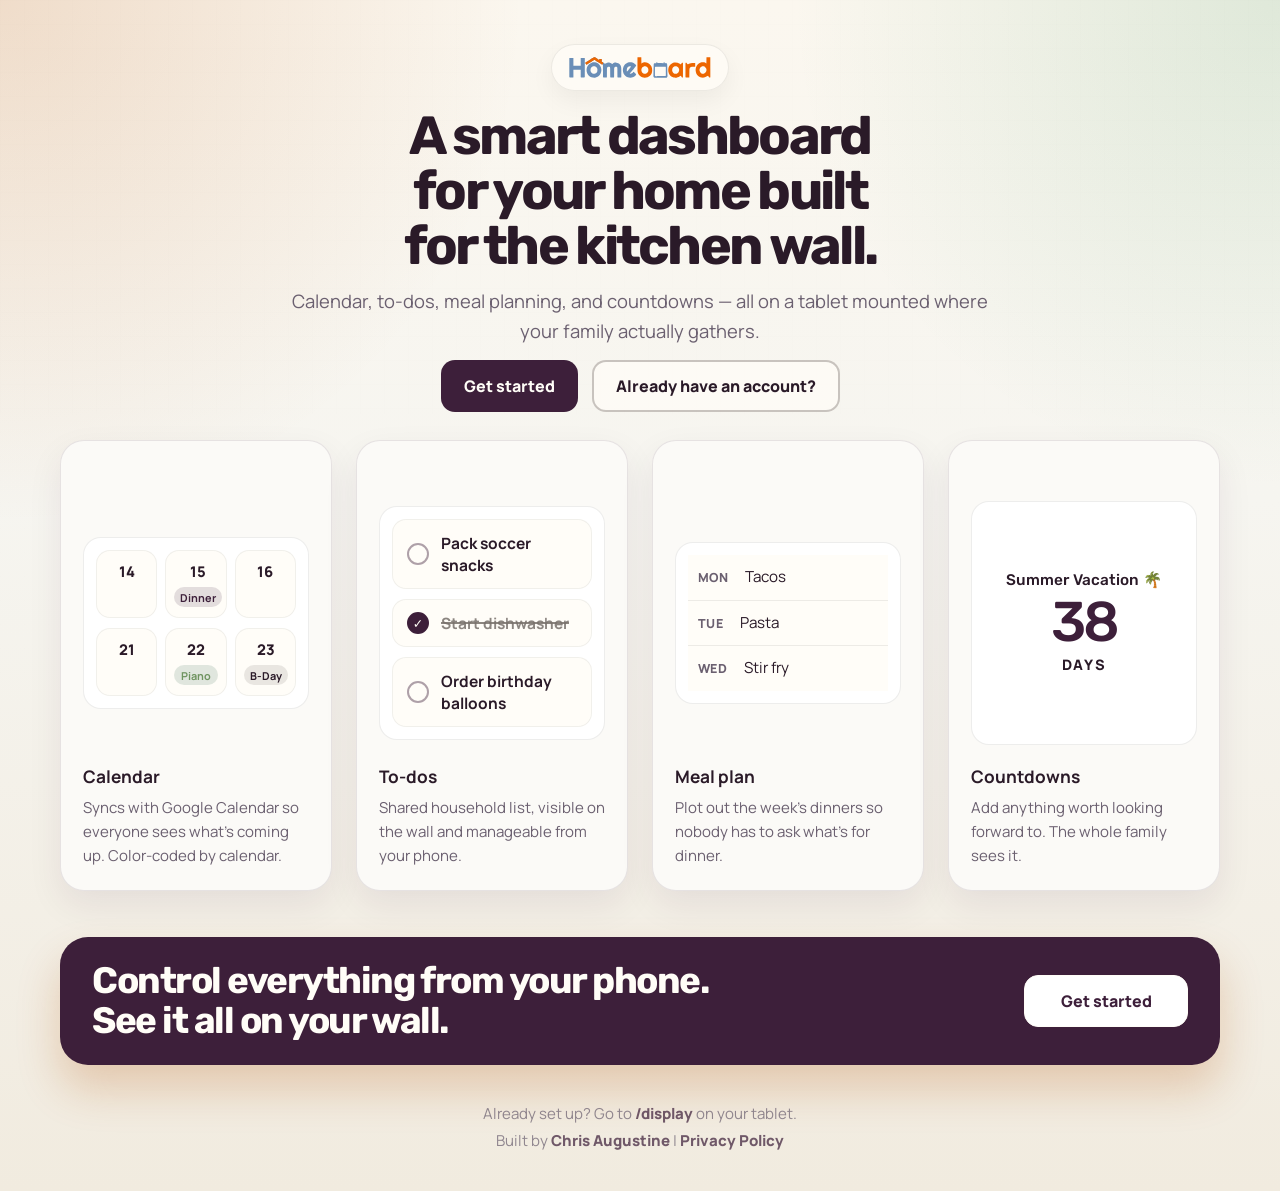
==== index.html @ 50b683da "Display polish: themed calendar nav buttons, production-style to-do meta line (v2.5.29) Calendar Tod" ====
<!DOCTYPE html>
<html lang="en">
<head>
  <meta charset="UTF-8">
  <meta name="viewport" content="width=device-width, initial-scale=1.0, viewport-fit=cover">
  <meta name="theme-color" content="#f6f5f0">
  <meta name="color-scheme" content="light dark">
  <script async src="https://www.googletagmanager.com/gtag/js?id=G-CCSFWZBLDH"></script>
  <script>
    window.dataLayer = window.dataLayer || [];
    function gtag(){dataLayer.push(arguments);}
    gtag('js', new Date());
    gtag('config', 'G-CCSFWZBLDH');
  </script>
  <title>Homeboard</title>
  <link rel="icon" type="image/svg+xml" href="/brand/app-icon.svg">
  <link rel="stylesheet" href="css/tokens.css?v=2.5.29">
  <link rel="stylesheet" href="css/legacy-aliases.css?v=2.5.29">
  <script>
    (function() {
      var pathname = window.location.pathname.replace(/\/+$/, "") || "/";
      var mode = pathname === "/admin"
        ? "admin"
        : pathname === "/display"
          ? "display"
          : "marketing";
      // Auto-redirect small screens only from the display route
      if (mode === "display" && window.innerWidth <= 768) {
        window.location.replace("/admin");
        return;
      }
      document.documentElement.setAttribute("data-mode", mode);
      if (mode === "marketing") {
        document.documentElement.setAttribute("data-theme", "light");
      }
      if (mode === "admin" || mode === "display") {
        var manifestLink = document.createElement("link");
        manifestLink.rel = "manifest";
        manifestLink.href = mode === "admin" ? "/manifest-admin.json" : "/manifest.json";
        document.head.appendChild(manifestLink);
      }
      if (mode === "admin") {
        document.querySelector('meta[name="theme-color"]').setAttribute("content", "#f6f5f0");
        var s = document.createElement("style");
        s.textContent = "#admin-app{display:grid!important}#display-app{display:none!important}html,body{overflow:auto}";
        document.head.appendChild(s);
      }
    })();
  </script>
  <style>
    :root {
      color-scheme: light;
      --screen-gap: 28px;
      --display-nav-button-width: 52px;
      --display-nav-button-active-width: 62px;
      --display-nav-button-height: 34px;
      --display-nav-button-gap: 7px;
    }

    html[data-theme="dark"] {
      color-scheme: dark;
    }

    @media (prefers-color-scheme: dark) {
      html:not([data-theme="light"]) {
        color-scheme: dark;
      }
    }

    * {
      box-sizing: border-box;
    }

    html,
    body {
      margin: 0;
      width: 100%;
      height: 100%;
      overflow: hidden;
      background: var(--bg);
      color: var(--ink);
      font-family: var(--font-ui);
    }

    body.admin-mode {
      overflow: auto;
    }

    html[data-mode="admin"] #display-app {
      display: none !important;
    }

    html[data-mode="display"] #admin-app {
      display: none !important;
    }

    html[data-mode="marketing"] #display-app,
    html[data-mode="marketing"] #admin-app,
    html[data-mode="display"] #marketing-app,
    html[data-mode="admin"] #marketing-app {
      display: none !important;
    }

    html[data-mode="marketing"],
    html[data-mode="marketing"] body {
      min-height: 100%;
      height: auto;
      overflow: auto;
    }

    .marketing-shell {
      --marketing-bg: var(--bg);
      --marketing-surface: var(--surface);
      --marketing-text: var(--ink);
      --marketing-accent: var(--primary);
      --marketing-accent-soft: var(--card-sunken);
      --marketing-secondary: var(--brand-fern);
      --marketing-secondary-soft: var(--time-soon);
      --marketing-muted: var(--muted);
      --marketing-border: var(--border);
      --marketing-shadow: var(--shadow);
      position: relative;
      min-height: 100dvh;
      padding: 32px 20px 40px;
      color: var(--marketing-text);
      background:
        radial-gradient(circle at top left, rgba(180, 83, 9, 0.16), transparent 30%),
        radial-gradient(circle at top right, rgba(21, 128, 61, 0.12), transparent 28%),
        linear-gradient(180deg, #fbf7ef 0%, var(--marketing-bg) 42%, #f1ebdf 100%);
    }

    .marketing-shell::before {
      content: "";
      position: absolute;
      inset: 0;
      background-image:
        linear-gradient(rgba(28, 25, 23, 0.02) 1px, transparent 1px),
        linear-gradient(90deg, rgba(28, 25, 23, 0.02) 1px, transparent 1px);
      background-size: 24px 24px;
      pointer-events: none;
      mask-image: linear-gradient(180deg, rgba(0, 0, 0, 0.18), transparent 78%);
    }

    .marketing-layout {
      position: relative;
      z-index: 1;
      max-width: 1160px;
      margin: 0 auto;
      display: grid;
      gap: 28px;
    }

    .marketing-hero {
      display: grid;
      gap: 18px;
      padding-top: 12px;
      justify-items: center;
      text-align: center;
    }

    .marketing-brand {
      display: inline-flex;
      align-items: center;
      gap: 14px;
      width: fit-content;
      padding: 12px 16px;
      background: rgba(255, 253, 247, 0.72);
      border: 1px solid rgba(28, 25, 23, 0.08);
      border-radius: 999px;
      box-shadow: 0 10px 24px rgba(28, 25, 23, 0.05);
      backdrop-filter: blur(10px);
    }

    .marketing-brand img {
      display: block;
      width: 144px;
      max-width: 100%;
      height: auto;
    }

    .marketing-hero-copy {
      display: grid;
      gap: 14px;
      max-width: 920px;
      justify-items: center;
    }

    .marketing-hero-copy h1 {
      margin: 0;
      font-family: var(--font-display);
      font-size: clamp(2.75rem, 4.2vw, 4.2rem);
      line-height: 1.02;
      letter-spacing: -0.05em;
      color: var(--marketing-text);
      max-width: 14ch;
    }

    .marketing-hero-copy p {
      margin: 0;
      max-width: 64ch;
      color: var(--marketing-muted);
      font-size: clamp(1rem, 1.65vw, 1.15rem);
      line-height: 1.6;
    }

    .marketing-actions {
      display: flex;
      flex-wrap: wrap;
      gap: 14px;
      justify-content: center;
    }

    .marketing-button {
      display: inline-flex;
      align-items: center;
      justify-content: center;
      gap: 10px;
      min-height: 52px;
      padding: 0 22px;
      border-radius: 14px;
      border: 1px solid transparent;
      color: var(--marketing-text);
      font-weight: 800;
      text-decoration: none;
      transition: transform 160ms ease, box-shadow 160ms ease, background-color 160ms ease, border-color 160ms ease;
    }

    .marketing-button:hover,
    .marketing-button:focus-visible {
      transform: translateY(-1px);
      box-shadow: 0 14px 26px rgba(28, 25, 23, 0.10);
    }

    .marketing-button:focus-visible {
      outline: 3px solid rgba(28, 25, 23, 0.20);
      outline-offset: 3px;
    }

    .marketing-button--primary {
      background: var(--marketing-accent);
      color: #FFFDF7;
    }

    .marketing-button--secondary {
      background: rgba(255, 253, 247, 0.72);
      border-color: rgba(120, 113, 108, 0.40);
      border-width: 2px;
      color: var(--marketing-text);
    }

    .marketing-features-grid {
      display: grid;
      grid-template-columns: repeat(4, minmax(0, 1fr));
      gap: 24px;
      margin-bottom: 18px;
    }

    .marketing-card {
      display: flex;
      flex-direction: column;
      gap: 22px;
      min-height: 340px;
      padding: 22px;
      background: var(--marketing-surface);
      border: 1px solid var(--marketing-border);
      border-radius: 24px;
      box-shadow: var(--marketing-shadow);
      align-items: stretch;
      opacity: 0;
      transform: translateY(26px);
      animation: marketing-card-enter 700ms cubic-bezier(0.22, 1, 0.36, 1) forwards;
    }

    .marketing-card:nth-child(2) {
      animation-delay: 110ms;
    }

    .marketing-card:nth-child(3) {
      animation-delay: 220ms;
    }

    .marketing-card:nth-child(4) {
      animation-delay: 330ms;
    }

    .marketing-card-header {
      display: flex;
      flex-direction: column;
      align-items: flex-start;
      gap: 20px;
      flex: 1 1 auto;
    }

    .marketing-card-label {
      display: inline-flex;
      align-items: center;
      gap: 10px;
      font-size: 0.95rem;
      font-weight: 800;
      letter-spacing: 0.01em;
    }

    .marketing-card-label i {
      width: 18px;
      height: 18px;
      color: var(--marketing-accent);
    }

    .marketing-card-preview {
      width: 100%;
      height: 220px;
      flex: 1 1 auto;
      display: flex;
      align-items: center;
      justify-content: center;
      overflow: hidden;
    }

    .marketing-card-preview--todos {
      height: 244px;
      padding-block: 12px;
    }

    .marketing-card-copy {
      display: grid;
      gap: 8px;
      min-height: 92px;
      align-content: start;
    }

    .marketing-card-copy h2 {
      margin: 0;
      font-size: 1.08rem;
      line-height: 1.2;
      color: var(--marketing-text);
    }

    .marketing-card-copy p {
      margin: 0;
      color: var(--marketing-muted);
      font-size: 0.94rem;
      line-height: 1.6;
    }

    .marketing-calendar {
      width: 100%;
      display: flex;
      flex-direction: column;
      gap: 10px;
      padding: 12px;
      border-radius: 18px;
      border: 1px solid rgba(28, 25, 23, 0.08);
      background: var(--card);
    }

    .marketing-calendar-days {
      display: grid;
      grid-template-columns: repeat(3, minmax(0, 1fr));
      gap: 8px;
    }

    .marketing-calendar-day {
      display: grid;
      gap: 6px;
      align-content: start;
      min-height: 58px;
      padding: 10px 8px;
      border-radius: 14px;
      background: rgba(255, 253, 247, 0.84);
      border: 1px solid rgba(28, 25, 23, 0.06);
    }

    .marketing-calendar-day strong {
      font-size: 0.92rem;
      font-weight: 800;
      text-align: center;
    }

    .marketing-pill {
      display: inline-flex;
      align-items: center;
      justify-content: center;
      width: 100%;
      min-height: 20px;
      padding: 0 6px;
      border-radius: 999px;
      font-size: 0.68rem;
      font-weight: 700;
      white-space: nowrap;
    }

    .marketing-pill--amber {
      background: color-mix(in srgb, var(--primary) 14%, transparent);
      color: var(--marketing-accent);
    }

    .marketing-pill--green {
      background: color-mix(in srgb, var(--success) 14%, transparent);
      color: var(--marketing-secondary);
    }

    .marketing-pill--ink {
      background: rgba(28, 25, 23, 0.08);
      color: var(--marketing-text);
    }

    .marketing-todos {
      width: 100%;
      display: grid;
      gap: 10px;
      min-height: 196px;
      padding: 12px;
      border-radius: 18px;
      border: 1px solid rgba(28, 25, 23, 0.08);
      background: var(--card);
    }

    .marketing-todo-row {
      display: grid;
      grid-template-columns: 22px minmax(0, 1fr);
      align-items: center;
      gap: 12px;
      padding: 12px 14px;
      border-radius: 14px;
      background: rgba(255, 253, 247, 0.84);
      border: 1px solid rgba(28, 25, 23, 0.06);
    }

    .marketing-todo-check {
      width: 22px;
      height: 22px;
      border-radius: 50%;
      border: 2px solid color-mix(in srgb, var(--primary) 42%, transparent);
      display: inline-flex;
      align-items: center;
      justify-content: center;
      color: var(--marketing-surface);
      background: transparent;
      font-size: 0.78rem;
      font-weight: 900;
    }

    .marketing-todo-row.is-done .marketing-todo-check {
      background: var(--marketing-accent);
      border-color: var(--marketing-accent);
      color: #FFFDF7;
    }

    .marketing-todo-copy {
      min-width: 0;
    }

    .marketing-todo-copy strong {
      font-size: 0.97rem;
      line-height: 1.3;
    }

    .marketing-todo-row.is-done .marketing-todo-copy strong {
      color: rgba(120, 113, 108, 0.86);
      text-decoration: line-through;
      text-decoration-thickness: 1.5px;
    }

    .marketing-meals {
      width: 100%;
      display: grid;
      gap: 0;
      padding: 12px;
      border-radius: 18px;
      border: 1px solid rgba(28, 25, 23, 0.08);
      background: var(--card);
      grid-template-columns: 1fr;
      overflow: hidden;
    }

    .marketing-meal-cell {
      min-width: 0;
      display: grid;
      grid-template-columns: auto minmax(0, 1fr);
      align-items: center;
      gap: 16px;
      padding: 12px 10px;
      background: rgba(255, 253, 247, 0.84);
      border-top: 1px solid rgba(28, 25, 23, 0.08);
    }

    .marketing-meal-cell:first-child {
      border-top: 0;
    }

    .marketing-meal-day {
      color: var(--marketing-muted);
      font-size: 0.78rem;
      font-weight: 800;
      text-transform: uppercase;
      letter-spacing: 0.04em;
    }

    .marketing-meal-name {
      font-size: 0.95rem;
      line-height: 1.35;
      color: var(--marketing-text);
    }

    .marketing-countdown {
      width: 100%;
      display: flex;
      flex-direction: column;
      justify-content: center;
      align-items: center;
      gap: 8px;
      min-height: 100%;
      text-align: center;
      padding: 12px;
      border-radius: 18px;
      border: 1px solid rgba(28, 25, 23, 0.08);
      background: var(--card);
    }

    .marketing-countdown-title {
      font-family: var(--font-display);
      font-size: clamp(0.92rem, 1.2vw, 1.1rem);
      line-height: 1.1;
      white-space: nowrap;
    }

    .marketing-countdown-number {
      font-family: var(--font-display);
      font-size: clamp(2.7rem, 4.6vw, 3.5rem);
      line-height: 0.9;
      letter-spacing: -0.05em;
      color: var(--marketing-accent);
    }

    .marketing-countdown-caption {
      color: var(--marketing-text);
      font-size: 0.9rem;
      letter-spacing: 0.12em;
      text-transform: uppercase;
      font-weight: 800;
    }

    .marketing-pill--slate {
      background: rgba(120, 113, 108, 0.16);
      color: var(--marketing-text);
    }

    .marketing-cta-band {
      display: flex;
      align-items: center;
      justify-content: space-between;
      gap: 24px;
      padding: 24px 32px;
      border-radius: 28px;
      background: var(--marketing-accent);
      box-shadow: 0 24px 44px rgba(180, 83, 9, 0.24);
    }

    .marketing-cta-copy {
      max-width: 620px;
      color: #FFFDF7;
      font-family: var(--font-display);
      font-size: clamp(1.6rem, 3vw, 2.3rem);
      line-height: 1.08;
      letter-spacing: -0.04em;
      font-weight: 700;
    }

    .marketing-button--inverse {
      flex: 0 0 auto;
      background: var(--card);
      color: var(--marketing-accent);
      border-color: #FFFDF7;
      min-width: 164px;
    }

    .marketing-footer {
      color: var(--marketing-muted);
      font-size: 0.94rem;
      opacity: 0.72;
      text-align: center;
      padding: 10px 0 0;
    }

    .marketing-footer a {
      color: var(--marketing-accent);
      font-weight: 800;
      text-decoration: none;
    }

    .marketing-footer a:hover,
    .marketing-footer a:focus-visible {
      text-decoration: underline;
    }

    .marketing-built-by {
      display: block;
      margin-top: 6px;
    }

    @keyframes marketing-card-enter {
      from {
        opacity: 0;
        transform: translateY(26px);
      }

      to {
        opacity: 1;
        transform: translateY(0);
      }
    }

    @media (max-width: 900px) {
      .marketing-features-grid {
        grid-template-columns: repeat(2, minmax(0, 1fr));
      }

      .marketing-cta-band {
        padding: 22px 28px;
      }
    }

    @media (max-width: 600px) {
      .marketing-shell {
        padding: 24px 16px 32px;
      }

      .marketing-hero-copy h1 {
        max-width: none;
      }

      .marketing-actions {
        display: grid;
      }

      .marketing-button {
        width: 100%;
      }

      .marketing-features-grid {
        grid-template-columns: 1fr;
      }

      .marketing-card {
        min-height: 0;
      }

      .marketing-calendar-day,
      .marketing-meal-cell,
      .marketing-todo-row {
        padding-left: 10px;
        padding-right: 10px;
      }

      .marketing-cta-band {
        flex-direction: column;
        align-items: stretch;
        gap: 20px;
        padding: 22px 22px;
      }
    }

  </style>
  <link rel="stylesheet" href="css/display.css?v=2.5.29">
  <link rel="stylesheet" href="css/admin.css?v=2.5.29">
  <link rel="stylesheet" href="js/vendor/cropper.min.css">
</head>
<body>
  <main class="marketing-shell" id="marketing-app">
    <div class="marketing-layout">
      <section class="marketing-hero" aria-labelledby="marketing-title">
        <div class="marketing-brand" aria-label="Homeboard">
          <img src="homeboard_logo.svg" alt="Homeboard" width="144" decoding="async">
        </div>
        <div class="marketing-hero-copy">
          <h1 id="marketing-title">A smart dashboard for your home built for the kitchen wall.</h1>
          <p>Calendar, to-dos, meal planning, and countdowns — all on a tablet mounted where your family actually gathers.</p>
          <div class="marketing-actions">
            <a class="marketing-button marketing-button--primary" href="/signup">Get started</a>
            <a class="marketing-button marketing-button--secondary" href="/admin">Already have an account?</a>
          </div>
        </div>
      </section>

      <section class="marketing-features-grid" aria-label="Homeboard features preview">
        <article class="marketing-card">
          <div class="marketing-card-header">
            <div class="marketing-card-label">
              <i data-lucide="calendar-days"></i>
            </div>
            <div class="marketing-card-preview">
              <div class="marketing-calendar">
                <div class="marketing-calendar-days">
                  <div class="marketing-calendar-day">
                    <strong>14</strong>
                  </div>
                  <div class="marketing-calendar-day">
                    <strong>15</strong>
                    <span class="marketing-pill marketing-pill--amber">Dinner</span>
                  </div>
                  <div class="marketing-calendar-day">
                    <strong>16</strong>
                  </div>
                </div>
                <div class="marketing-calendar-days">
                  <div class="marketing-calendar-day">
                    <strong>21</strong>
                  </div>
                  <div class="marketing-calendar-day">
                    <strong>22</strong>
                    <span class="marketing-pill marketing-pill--green">Piano</span>
                  </div>
                  <div class="marketing-calendar-day">
                    <strong>23</strong>
                    <span class="marketing-pill marketing-pill--slate">B-Day</span>
                  </div>
                </div>
              </div>
            </div>
          </div>
          <div class="marketing-card-copy">
            <h2>Calendar</h2>
            <p>Syncs with Google Calendar so everyone sees what&apos;s coming up. Color-coded by calendar.</p>
          </div>
        </article>

        <article class="marketing-card">
          <div class="marketing-card-header">
            <div class="marketing-card-label">
              <i data-lucide="list-todo"></i>
            </div>
            <div class="marketing-card-preview marketing-card-preview--todos">
              <div class="marketing-todos">
                <div class="marketing-todo-row">
                  <span class="marketing-todo-check" aria-hidden="true"></span>
                  <div class="marketing-todo-copy">
                    <strong>Pack soccer snacks</strong>
                  </div>
                </div>
                <div class="marketing-todo-row is-done">
                  <span class="marketing-todo-check" aria-hidden="true">✓</span>
                  <div class="marketing-todo-copy">
                    <strong>Start dishwasher</strong>
                  </div>
                </div>
                <div class="marketing-todo-row">
                  <span class="marketing-todo-check" aria-hidden="true"></span>
                  <div class="marketing-todo-copy">
                    <strong>Order birthday balloons</strong>
                  </div>
                </div>
              </div>
            </div>
          </div>
          <div class="marketing-card-copy">
            <h2>To-dos</h2>
            <p>Shared household list, visible on the wall and manageable from your phone.</p>
          </div>
        </article>

        <article class="marketing-card">
          <div class="marketing-card-header">
            <div class="marketing-card-label">
              <i data-lucide="utensils-crossed"></i>
            </div>
            <div class="marketing-card-preview">
              <div class="marketing-meals">
                <div class="marketing-meal-cell">
                  <span class="marketing-meal-day">Mon</span>
                  <span class="marketing-meal-name">Tacos</span>
                </div>
                <div class="marketing-meal-cell">
                  <span class="marketing-meal-day">Tue</span>
                  <span class="marketing-meal-name">Pasta</span>
                </div>
                <div class="marketing-meal-cell">
                  <span class="marketing-meal-day">Wed</span>
                  <span class="marketing-meal-name">Stir fry</span>
                </div>
              </div>
            </div>
          </div>
          <div class="marketing-card-copy">
            <h2>Meal plan</h2>
            <p>Plot out the week&apos;s dinners so nobody has to ask what&apos;s for dinner.</p>
          </div>
        </article>

        <article class="marketing-card">
          <div class="marketing-card-header">
            <div class="marketing-card-label">
              <i data-lucide="timer-reset"></i>
            </div>
            <div class="marketing-card-preview">
              <div class="marketing-countdown">
                <div class="marketing-countdown-title">Summer Vacation 🌴</div>
                <div class="marketing-countdown-number">38</div>
                <div class="marketing-countdown-caption">DAYS</div>
              </div>
            </div>
          </div>
          <div class="marketing-card-copy">
            <h2>Countdowns</h2>
            <p>Add anything worth looking forward to. The whole family sees it.</p>
          </div>
        </article>
      </section>

      <section class="marketing-cta-band" aria-label="Get started with Homeboard">
        <div class="marketing-cta-copy">Control everything from your phone. See it all on your wall.</div>
        <a class="marketing-button marketing-button--inverse" href="/signup">Get started</a>
      </section>

      <footer class="marketing-footer">
        Already set up? Go to <a href="/display">/display</a> on your tablet.
        <span class="marketing-built-by">Built by <a href="https://chrisaug.com" target="_blank" rel="noopener">Chris Augustine</a> | <a href="/privacy">Privacy Policy</a></span>
      </footer>
    </div>
  </main>

  <div class="app-shell" id="display-app">
    <section class="display-pairing" id="display-pairing-screen" hidden aria-labelledby="display-pairing-title">
      <div class="display-pairing-card">
        <img class="brand-logo brand-logo--light display-pairing-logo" src="brand/logo-stacked.svg" alt="Homeboard" width="160" decoding="async"><img class="brand-logo brand-logo--dark display-pairing-logo" src="brand/logo-stacked-on-dark.svg" alt="" width="160" decoding="async">
        <p class="display-pairing-copy" id="display-pairing-title">Enter the 4-character code from Settings → Display Setup on your phone.</p>
        <form class="display-pairing-form" id="display-pairing-form" novalidate>
          <input
            id="display-pairing-code"
            class="display-pairing-input"
            type="text"
            maxlength="4"
            inputmode="text"
            autocomplete="off"
            autocapitalize="characters"
            spellcheck="false"
            placeholder="ABCD"
            aria-describedby="display-pairing-help display-pairing-error"
          >
          <p class="display-pairing-help" id="display-pairing-help">Codes expire after 15 minutes and can only be used once.</p>
          <p class="display-pairing-error" id="display-pairing-error" hidden></p>
          <button class="display-pairing-button" id="display-pairing-submit" type="submit">Pair this display</button>
        </form>
        <div class="display-pairing-version" id="display-pairing-version" aria-hidden="true"></div>
      </div>
    </section>

    <main class="viewport" id="viewport" aria-label="Homeboard display screens">
      <button class="nav-arrow nav-arrow--left" id="nav-left" type="button" aria-label="Previous screen">
        <i data-lucide="chevron-left"></i>
      </button>
      <button class="nav-arrow nav-arrow--right" id="nav-right" type="button" aria-label="Next screen">
        <i data-lucide="chevron-right"></i>
      </button>
      <div class="track" id="screen-track">
        <section class="screen screen--calendar">
          <div class="panel">
            <div class="screen-title-row">
              <div class="eyebrow"><i data-lucide="calendar-days"></i> Upcoming</div>
              <div class="cal-nav-controls">
                <button class="cal-nav-btn" id="week-prev" type="button" aria-label="Previous"><i data-lucide="chevron-left"></i></button>
                <button class="cal-nav-btn cal-nav-btn--today" id="week-today" type="button">Today</button>
                <button class="cal-nav-btn" id="week-next" type="button" aria-label="Next"><i data-lucide="chevron-right"></i></button>
              </div>
            </div>
            <div class="calendar-layout" id="calendar-grid"></div>
          </div>
        </section>

        <section class="screen screen--month">
          <div class="panel">
            <div class="screen-title-row">
              <div class="eyebrow" id="month-eyebrow"><i data-lucide="calendar-range"></i> <span id="month-title">This Month</span></div>
              <div class="cal-nav-controls">
                <button class="cal-nav-btn" id="month-prev" type="button" aria-label="Previous month"><i data-lucide="chevron-left"></i></button>
                <button class="cal-nav-btn cal-nav-btn--today" id="month-today" type="button">Today</button>
                <button class="cal-nav-btn" id="month-next" type="button" aria-label="Next month"><i data-lucide="chevron-right"></i></button>
              </div>
            </div>
            <div class="month-layout">
              <div class="month-weekdays" id="month-weekdays"></div>
              <div class="month-grid" id="month-grid"></div>
            </div>
          </div>
        </section>

        <section class="screen screen--todos">
          <div class="panel">
            <div class="screen-title-row">
              <div class="eyebrow"><i data-lucide="list-todo"></i> To-do List</div>
            </div>
            <div class="todo-list" id="todo-list"></div>
          </div>
        </section>

        <section class="screen screen--meals">
          <div class="panel">
            <div class="screen-title-row">
              <div class="eyebrow"><i data-lucide="utensils-crossed"></i> Meal Plan</div>
            </div>
            <div class="meals-layout" id="meal-grid"></div>
          </div>
        </section>

        <section class="screen countdown-screen">
          <div class="panel">
            <div class="screen-title-row">
              <div class="eyebrow"><i data-lucide="sparkles"></i> Looking Forward</div>
            </div>
            <div class="countdown-layout" id="countdown-grid"></div>
          </div>
        </section>

        <section class="screen rsvp-screen">
          <div class="panel">
            <div class="screen-title-row">
              <div class="eyebrow"><i data-lucide="heart"></i> Wedding Pulse</div>
            </div>
            <div class="rsvp-layout">
              <div class="hero-card">
                <div class="hero-card-main">
                  <div class="summary-label">Confirmed Guests</div>
                  <div class="hero-number" id="rsvp-total">34</div>
                  <div class="hero-label" id="rsvp-total-label">attending so far</div>
                </div>
                <div class="hero-meta">
                  <div class="hero-meta-line" id="rsvp-parties-responded">0 / 0 parties responded</div>
                </div>
              </div>
              <div class="breakdown-card">
                <button class="breakdown-row breakdown-row--button" type="button" id="rsvp-declined-trigger">
                  <span>Declined</span><div class="breakdown-value-row"><strong id="rsvp-declined-count">8</strong><small>guests not coming</small></div>
                </button>
                <button class="breakdown-row breakdown-row--button" type="button" id="rsvp-pending-trigger">
                  <span>Pending</span><div class="breakdown-value-row"><strong id="rsvp-pending-count">10</strong><small>still to hear from</small></div>
                </button>
                <button class="breakdown-row breakdown-row--button" type="button" id="rsvp-review-trigger">
                  <span>Review RSVPs</span><div class="breakdown-value-row"><strong id="rsvp-review-count">0</strong><small>needs attention</small></div>
                </button>
              </div>
              <div class="names-card">
                <div class="names-title" id="rsvp-names-title">Guest List</div>
                <div class="names-list">
                  <div class="names-scroll" id="rsvp-names"></div>
                </div>
              </div>
            </div>
          </div>
        </section>
      </div>
    </main>

    <footer class="progress-bar" id="display-footer" aria-label="Screen navigation">
      <span id="household-name" class="household-name" aria-hidden="true"><span class="household-name__text">Homeboard</span></span>
      <nav class="display-nav" id="display-nav" aria-label="Screen navigation"></nav>
      <span id="display-celebration-debug" class="display-celebration-debug" aria-hidden="true"></span>
      <div class="footer-right">
        <span id="display-last-synced" class="last-synced-label" aria-hidden="true"></span>
        <button class="sync-btn" id="display-sync-btn" type="button" aria-label="Sync now">
          <i data-lucide="refresh-cw"></i>
        </button>
        <span id="version-label" class="version-label" aria-hidden="true"></span>
      </div>
    </footer>

    <div class="display-modal" id="day-detail-modal" hidden role="dialog" aria-modal="true" aria-labelledby="day-detail-title">
      <div class="display-modal-backdrop" id="day-detail-backdrop"></div>
      <div class="display-modal-sheet">
        <div class="display-modal-header">
          <h2 class="display-modal-title" id="day-detail-title"></h2>
          <button class="display-modal-close" type="button" id="day-detail-close" aria-label="Close"><i data-lucide="x"></i></button>
        </div>
        <div class="display-modal-body" id="day-detail-body"></div>
      </div>
    </div>

    <div class="display-modal" id="event-detail-modal" hidden role="dialog" aria-modal="true" aria-labelledby="event-detail-title">
      <div class="display-modal-backdrop" id="event-detail-backdrop"></div>
      <div class="display-modal-sheet">
        <div class="display-modal-header">
          <h2 class="display-modal-title" id="event-detail-title"></h2>
          <button class="display-modal-close" type="button" id="event-detail-close" aria-label="Close"><i data-lucide="x"></i></button>
        </div>
        <div class="display-modal-body" id="event-detail-body"></div>
      </div>
    </div>

    <div class="display-modal" id="todo-detail-modal" hidden role="dialog" aria-modal="true" aria-labelledby="todo-detail-title">
      <div class="display-modal-backdrop" id="todo-detail-backdrop"></div>
      <div class="display-modal-sheet">
        <div class="display-modal-header">
          <h2 class="display-modal-title" id="todo-detail-title"></h2>
          <button class="display-modal-close" type="button" id="todo-detail-close" aria-label="Close"><i data-lucide="x"></i></button>
        </div>
        <div class="display-modal-body" id="todo-detail-body"></div>
      </div>
    </div>

    <div class="display-modal" id="rsvp-detail-modal" hidden role="dialog" aria-modal="true" aria-labelledby="rsvp-detail-title">
      <div class="display-modal-backdrop" id="rsvp-detail-backdrop"></div>
      <div class="display-modal-sheet">
        <div class="display-modal-header">
          <h2 class="display-modal-title" id="rsvp-detail-title"></h2>
          <button class="display-modal-close" type="button" id="rsvp-detail-close" aria-label="Close"><i data-lucide="x"></i></button>
        </div>
        <div class="display-modal-body" id="rsvp-detail-body"></div>
      </div>
    </div>

    <div class="display-modal" id="rsvp-review-modal" hidden role="dialog" aria-modal="true" aria-labelledby="rsvp-review-title">
      <div class="display-modal-backdrop" id="rsvp-review-backdrop"></div>
      <div class="display-modal-sheet">
        <div class="display-modal-header">
          <h2 class="display-modal-title" id="rsvp-review-title">RSVPs Need a Closer Look</h2>
          <button class="display-modal-close" type="button" id="rsvp-review-close" aria-label="Close"><i data-lucide="x"></i></button>
        </div>
        <div class="display-modal-body" id="rsvp-review-body"></div>
      </div>
    </div>

    <div class="display-modal" id="scorecard-bonus-modal" hidden role="dialog" aria-modal="true" aria-labelledby="scorecard-bonus-title">
      <div class="display-modal-backdrop" id="scorecard-bonus-backdrop"></div>
      <div class="display-modal-sheet">
        <div class="display-modal-header">
          <h2 class="display-modal-title" id="scorecard-bonus-title">Bonus Round</h2>
          <button class="display-modal-close" type="button" id="scorecard-bonus-close" aria-label="Close"><i data-lucide="x"></i></button>
        </div>
        <div class="display-modal-body" id="scorecard-bonus-body"></div>
      </div>
    </div>

    <div class="scorecard-celebration-overlay" id="scorecard-celebration-overlay" hidden role="dialog" aria-modal="true" aria-labelledby="scorecard-celebration-title">
      <div class="scorecard-celebration-stage" id="scorecard-celebration-stage"></div>
      <div class="scorecard-celebration-card">
        <div class="scorecard-celebration-layout">
          <section class="scorecard-celebration-hero">
            <div class="scorecard-celebration-icon" id="scorecard-celebration-icon" aria-hidden="true"><i data-lucide="trophy"></i></div>
            <h2 class="scorecard-celebration-title" id="scorecard-celebration-title"></h2>
          </section>
          <section class="scorecard-celebration-scoreboard">
            <div class="scorecard-celebration-kicker">Final scores</div>
            <div class="scorecard-celebration-scores" id="scorecard-celebration-scores"></div>
          </section>
        </div>
        <div class="scorecard-celebration-actions">
          <button class="scorecard-celebration-button" type="button" id="scorecard-celebration-new-game">New game</button>
          <button class="scorecard-celebration-button scorecard-celebration-button--secondary" type="button" id="scorecard-celebration-archive" data-action="scorecard-celebration-archive">Archive scorecard</button>
        </div>
      </div>
    </div>
  </div>

  <div class="admin-shell" id="admin-app" hidden>

    <div class="admin-auth-loading" id="admin-auth-loading">
      <div class="admin-login-card admin-auth-loading-card" aria-live="polite">
        <div class="admin-login-brand">
          <img class="brand-logo brand-logo--light admin-login-logo" src="brand/logo-stacked.svg" alt="Homeboard" width="160" decoding="async"><img class="brand-logo brand-logo--dark admin-login-logo" src="brand/logo-stacked-on-dark.svg" alt="" width="160" decoding="async">
        </div>
        <div class="admin-auth-loading-copy">
          <div class="admin-auth-loading-spinner" aria-hidden="true"></div>
          <p class="admin-auth-loading-label">Opening your admin…</p>
        </div>
        <div class="admin-auth-loading-skeleton" aria-hidden="true">
          <span class="admin-auth-loading-bar admin-auth-loading-bar--wide"></span>
          <span class="admin-auth-loading-bar"></span>
          <span class="admin-auth-loading-bar admin-auth-loading-bar--short"></span>
        </div>
      </div>
    </div>

    <!-- Login screen — shown when no auth session -->
    <div class="admin-login-screen" id="admin-login-screen" hidden>
      <div class="admin-login-card">
        <div class="admin-login-brand">
          <img class="brand-logo brand-logo--light admin-login-logo" src="brand/logo-stacked.svg" alt="Homeboard" width="160" decoding="async"><img class="brand-logo brand-logo--dark admin-login-logo" src="brand/logo-stacked-on-dark.svg" alt="" width="160" decoding="async">
        </div>
        <form id="admin-login-form" novalidate>
          <div class="admin-field">
            <label for="admin-login-email">Email</label>
            <input id="admin-login-email" class="admin-input" type="email" autocomplete="email"
              placeholder="you@example.com" required>
          </div>
          <div class="admin-field">
            <label for="admin-login-password">Password</label>
            <input id="admin-login-password" class="admin-input" type="password" autocomplete="current-password"
              placeholder="••••••••" required>
          </div>
          <div class="admin-login-error" id="admin-login-error" hidden></div>
          <button type="submit" class="admin-button admin-button--primary admin-login-submit">Sign in</button>
          <div class="admin-auth-version" id="admin-login-version" aria-hidden="true"></div>
        </form>
      </div>
    </div>

    <!-- Main admin content — shown after authentication -->
    <div id="admin-main-content" hidden>
    <div class="admin-header-bar">
      <div class="admin-header-brand">
        <img class="brand-logo brand-logo--light admin-header-mark" src="brand/mark.svg" alt="Homeboard" width="28" height="28" decoding="async">
        <img class="brand-logo brand-logo--dark admin-header-mark" src="brand/mark-on-dark.svg" alt="" width="28" height="28" decoding="async">
        <span class="admin-header-pill">Admin</span>
        <div id="admin-version-label" class="admin-version-label" aria-hidden="true"></div>
      </div>
      <button class="admin-header-settings" type="button" id="admin-settings-button" aria-label="Open settings">
        <i data-lucide="settings"></i>
      </button>
    </div>

    <div class="admin-content">
      <section class="admin-screen" id="admin-screen-todos" data-admin-screen="todos">
        <section class="admin-panel" aria-labelledby="active-todos-title">
          <div class="admin-panel-header-row">
            <h2 class="admin-panel-title" id="active-todos-title">Active Todos</h2>
            <button class="admin-button admin-button--primary admin-add-button" type="button" id="admin-todo-add-button">+ Add</button>
          </div>
          <p class="admin-panel-note" id="admin-active-summary">Loading household tasks…</p>
          <div class="admin-list" id="admin-active-list"></div>
        </section>

        <details class="admin-panel admin-drawer" id="admin-archived-drawer">
          <summary>
            <div class="admin-drawer-label">
              <span class="admin-drawer-title">Archived</span>
              <span class="admin-drawer-note" id="admin-archived-summary">Completed household tasks</span>
            </div>
            <span class="admin-drawer-icon" aria-hidden="true">
              <i data-lucide="chevron-down"></i>
            </span>
          </summary>
          <div class="admin-drawer-body">
            <div class="admin-week-nav admin-cal-nav" id="admin-archive-month-nav">
              <button class="admin-week-nav-btn" type="button" id="admin-archive-month-prev" aria-label="Previous month">
                <i data-lucide="chevron-left"></i>
              </button>
              <span class="admin-week-nav-label" id="admin-archive-month-label">March 2026</span>
              <button class="admin-week-nav-btn" type="button" id="admin-archive-month-next" aria-label="Next month">
                <i data-lucide="chevron-right"></i>
              </button>
            </div>
            <div class="admin-list" id="admin-archived-list"></div>
          </div>
        </details>
      </section>

      <section class="admin-screen" id="admin-screen-meal-plan" data-admin-screen="meal-plan" hidden>
        <section class="admin-panel" aria-labelledby="admin-meal-plan-title">
          <h2 class="admin-panel-title" id="admin-meal-plan-title">Meal Plan</h2>
          <div class="admin-meal-slot-tabs" id="admin-meal-slot-tabs" hidden></div>
          <div class="admin-week-nav admin-cal-nav">
            <button class="admin-week-nav-btn" id="admin-week-prev" type="button" aria-label="Previous week">
              <i data-lucide="chevron-left"></i>
            </button>
            <span class="admin-week-nav-label" id="admin-meal-week-label">Loading…</span>
            <button class="admin-week-nav-btn" id="admin-week-today" type="button" aria-label="Current week">
              <i data-lucide="calendar-check"></i>
            </button>
            <button class="admin-week-nav-btn" id="admin-week-next" type="button" aria-label="Next week">
              <i data-lucide="chevron-right"></i>
            </button>
          </div>
          <div class="admin-meal-list" id="admin-meal-list"></div>
          <div class="admin-meal-note-wrap" id="admin-meal-note-wrap"></div>
        </section>
      </section>

      <section class="admin-screen" id="admin-screen-countdowns" data-admin-screen="countdowns" hidden>

        <section class="admin-panel" aria-labelledby="admin-cal-events-title">
          <h2 class="admin-panel-title" id="admin-cal-events-title">Calendar Events</h2>
          <div class="admin-week-nav admin-cal-nav" id="admin-cal-nav">
            <button class="admin-week-nav-btn" id="admin-cal-prev" type="button" aria-label="Previous month">
              <i data-lucide="chevron-left"></i>
            </button>
            <span class="admin-week-nav-label" id="admin-cal-month-label"></span>
            <button class="admin-week-nav-btn" id="admin-cal-next" type="button" aria-label="Next month">
              <i data-lucide="chevron-right"></i>
            </button>
          </div>
          <p class="admin-panel-note" id="admin-cal-events-note">Tap an event to flag it as a countdown.</p>
          <div class="admin-list" id="admin-cal-event-list"></div>
        </section>

        <section class="admin-panel" aria-labelledby="admin-saved-countdowns-title">
          <div class="admin-panel-header-row">
            <h2 class="admin-panel-title" id="admin-saved-countdowns-title">Saved Countdowns</h2>
            <button class="admin-button admin-button--primary admin-add-button" type="button" id="admin-countdown-add-button">+ Add</button>
          </div>
          <p class="admin-panel-note" id="admin-saved-countdowns-note">Loading…</p>
          <div class="admin-list" id="admin-saved-countdown-list"></div>
        </section>

      </section>

      <section class="admin-screen" id="admin-screen-settings" data-admin-screen="settings" hidden>

        <!-- Household -->
        <section class="admin-panel" aria-labelledby="settings-household-title">
          <h2 class="admin-panel-title" id="settings-household-title">Household</h2>
          <div class="admin-settings-stack">
            <div class="admin-settings-subsection">
              <div class="admin-field">
                <label for="settings-assistant-name">Assistant name</label>
                <p class="admin-field-hint">Shown in the bottom bar of the display view.</p>
                <input id="settings-assistant-name" class="admin-input" type="text" maxlength="60"
                  placeholder="Leave blank to show &ldquo;Homeboard&rdquo;" autocomplete="off" aria-label="Assistant name">
              </div>
              <div class="admin-actions admin-actions--end">
                <button type="button" id="settings-assistant-save"
                  class="admin-button admin-button--primary">Save</button>
              </div>
            </div>

            <div class="admin-settings-subsection">
              <div class="admin-settings-subsection-label">Household members</div>
              <p class="admin-field-hint">Used for to-do assignees across admin and display.</p>
              <div id="settings-members-list" class="admin-settings-member-list"></div>
              <div class="admin-form-row admin-form-row--add-member">
                <input id="settings-member-input" class="admin-input" type="text" maxlength="60"
                  placeholder="Member name" autocomplete="off">
                <button type="button" id="settings-member-add-btn"
                  class="admin-button admin-button--primary">Save</button>
              </div>
            </div>

            <div class="admin-settings-subsection">
              <div class="admin-settings-subsection-label">Meal types</div>
              <p class="admin-field-hint">Choose which kinds of meals you can pick (Cooking, Delivery, and so on), add your own, and change their icons.</p>
              <div class="admin-actions admin-actions--end">
                <button type="button" id="settings-meal-types-btn"
                  class="admin-button admin-button--secondary">Customize meal types</button>
              </div>
            </div>

            <div class="admin-settings-subsection">
              <div class="admin-settings-subsection-label">Meal Library</div>
              <p class="admin-field-hint" id="settings-meal-library-hint">Saved dinner names used for the Meal Plan typeahead.</p>
              <div class="admin-actions admin-actions--end">
                <button type="button" id="settings-meal-library-btn"
                  class="admin-button admin-button--secondary">Manage meal library</button>
              </div>
            </div>

            <div class="admin-settings-subsection">
              <div class="admin-settings-subsection-label">Help</div>
              <p class="admin-field-hint">Walk through the setup steps again anytime.</p>
              <div class="admin-actions admin-actions--end">
                <button type="button" id="settings-onboarding-tour-btn"
                  class="admin-button admin-button--secondary">Relaunch intro tour</button>
              </div>
            </div>
          </div>
        </section>

        <!-- Display -->
        <section class="admin-panel" aria-labelledby="settings-display-title">
          <h2 class="admin-panel-title" id="settings-display-title">Display</h2>
          <div class="admin-settings-stack">

            <div class="admin-settings-subsection">
              <div class="admin-settings-subsection-label">Active screens</div>
              <p class="admin-field-hint">At least one screen must stay active.</p>
              <div class="admin-settings-toggle-list" id="settings-screen-toggles">
                <label class="admin-settings-toggle">
                  <input type="checkbox" name="screen_upcoming_calendar" value="upcoming_calendar">
                  <span>Upcoming Calendar</span>
                </label>
                <label class="admin-settings-toggle">
                  <input type="checkbox" name="screen_monthly_calendar" value="monthly_calendar">
                  <span>Monthly Calendar</span>
                </label>
                <label class="admin-settings-toggle">
                  <input type="checkbox" name="screen_todos" value="todos">
                  <span>To-Do List</span>
                </label>
                <label class="admin-settings-toggle">
                  <input type="checkbox" name="screen_meals" value="meals">
                  <span>Meal Plan</span>
                </label>
                <label class="admin-settings-toggle">
                  <input type="checkbox" name="screen_countdowns" value="countdowns">
                  <span>Countdowns</span>
                </label>
                <label class="admin-settings-toggle">
                  <input type="checkbox" name="screen_scorecards" value="scorecards">
                  <span>Scorecards</span>
                </label>
                <label class="admin-settings-toggle">
                  <input type="checkbox" name="screen_rsvp" value="rsvp">
                  <span>Wedding RSVP</span>
                </label>
              </div>
            </div>

            <div class="admin-settings-subsection" id="settings-meal-slots-subsection">
              <div class="admin-settings-subsection-label">Meal Plan types</div>
              <p class="admin-field-hint">Choose which meals show on the Meal Plan screen. At least one must stay enabled.</p>
              <div class="admin-settings-toggle-list" id="settings-meal-slot-toggles">
                <label class="admin-settings-toggle">
                  <input type="checkbox" name="meal_slot_breakfast" value="breakfast">
                  <span data-meal-slot-label="breakfast">Breakfast</span>
                </label>
                <label class="admin-settings-toggle">
                  <input type="checkbox" name="meal_slot_lunch" value="lunch">
                  <span data-meal-slot-label="lunch">Lunch</span>
                </label>
                <label class="admin-settings-toggle">
                  <input type="checkbox" name="meal_slot_dinner" value="dinner">
                  <span data-meal-slot-label="dinner">Dinner</span>
                </label>
              </div>
              <div class="admin-actions admin-actions--end">
                <button type="button" id="settings-meal-slot-rename-btn"
                  class="admin-button admin-button--secondary">Rename meal types</button>
              </div>
            </div>

            <div class="admin-settings-subsection">
              <div class="admin-settings-subsection-label">Screen order</div>
              <p class="admin-field-hint">Use arrows to reorder. Inactive screens are grayed out.</p>
              <ol id="settings-screen-order" class="admin-settings-order-list"></ol>
            </div>

            <div class="admin-settings-subsection">
              <div class="admin-settings-subsection-label">Rotation timers</div>
              <p class="admin-field-hint">Seconds each screen stays visible before advancing.</p>
              <div id="settings-timer-list" class="admin-settings-timer-list"></div>
            </div>

            <div class="admin-form-row">
              <div class="admin-field">
                <label for="settings-upcoming-days">Upcoming view days</label>
                <select id="settings-upcoming-days">
                  <option value="5">5 days</option>
                  <option value="7">7 days</option>
                </select>
              </div>
            </div>

            <div class="admin-field">
              <label>Display color scheme</label>
              <div class="admin-settings-scheme-list" id="settings-color-scheme">
                <label class="admin-settings-scheme-option">
                  <input type="radio" name="color_scheme" value="light">
                  <span class="admin-settings-scheme-swatch admin-settings-scheme-swatch--light"></span>
                  <span>Light</span>
                </label>
                <label class="admin-settings-scheme-option">
                  <input type="radio" name="color_scheme" value="dark">
                  <span class="admin-settings-scheme-swatch admin-settings-scheme-swatch--dark"></span>
                  <span>Dark</span>
                </label>
                <label class="admin-settings-scheme-option">
                  <input type="radio" name="color_scheme" value="auto">
                  <span class="admin-settings-scheme-swatch admin-settings-scheme-swatch--auto"></span>
                  <span>Match device</span>
                </label>
              </div>
            </div>

            <div class="admin-actions admin-actions--end">
              <button type="button" id="settings-display-save"
                class="admin-button admin-button--primary">Save</button>
            </div>

            <div class="admin-settings-divider" aria-hidden="true"></div>

            <div class="admin-settings-subsection">
              <div class="admin-settings-subsection-label">Display pairing</div>
              <p class="admin-field-hint">Generate a one-time code, then enter it on the tablet to connect this display to your household.</p>
              <div class="admin-display-pairing-card" id="settings-display-pairing-card">
                <div class="admin-display-pairing-status" id="settings-display-pairing-status">No active pairing code</div>
                <div class="admin-display-pairing-code" id="settings-display-pairing-code" hidden>----</div>
                <div class="admin-display-pairing-expiry" id="settings-display-pairing-expiry" hidden></div>
              </div>
              <div class="admin-actions admin-actions--end">
                <button type="button" id="settings-display-pairing-generate" class="admin-button admin-button--primary">Generate pairing code</button>
              </div>
            </div>

            <div class="admin-settings-subsection">
              <div class="admin-settings-subsection-label">Paired display</div>
              <p class="admin-field-hint" id="settings-display-device-status">Checking&hellip;</p>
              <div class="admin-actions admin-actions--end">
                <button type="button" id="settings-display-device-unpair" class="admin-button admin-button--danger" hidden>Unpair this display</button>
              </div>
            </div>

          </div>
        </section>

        <!-- Integrations -->
        <section class="admin-panel" aria-labelledby="settings-integrations-title">
          <h2 class="admin-panel-title" id="settings-integrations-title">Integrations</h2>
          <div class="admin-settings-stack">
            <div class="admin-field">
              <label>Calendar source</label>
              <p class="admin-field-hint">Choose one way for Homeboard to read your calendar. Switching is reversible any time.</p>
              <div class="admin-settings-source-list" id="settings-calendar-source">
                <label class="admin-settings-source-option">
                  <input type="radio" name="calendar_source" value="public">
                  <span>
                    <span class="admin-settings-source-title">Public calendar</span>
                    <span class="admin-field-hint">A calendar ID you've shared publicly.</span>
                  </span>
                </label>
                <label class="admin-settings-source-option">
                  <input type="radio" name="calendar_source" value="private">
                  <span>
                    <span class="admin-settings-source-title">Private (Google) calendar</span>
                    <span class="admin-field-hint">Connect your Google account &mdash; nothing needs to be public.</span>
                  </span>
                </label>
              </div>
            </div>

            <div id="settings-calendar-private-section" class="admin-settings-stack">
              <div class="admin-field">
                <label>Google Calendar</label>
                <p class="admin-field-hint" id="settings-gcal-status">Checking connection&hellip;</p>
                <p class="admin-field-hint" id="settings-gcal-calendars-summary" hidden></p>
              </div>
              <div class="admin-actions">
                <button type="button" id="settings-gcal-connect" class="admin-button admin-button--primary" hidden>Connect Google Calendar</button>
                <button type="button" id="settings-gcal-reconnect" class="admin-button admin-button--primary" hidden>Reconnect</button>
                <button type="button" id="settings-gcal-manage" class="admin-button admin-button--secondary" hidden>Manage calendars</button>
                <button type="button" id="settings-gcal-disconnect" class="admin-button admin-button--danger" hidden>Disconnect</button>
              </div>
              <div class="admin-field" id="settings-gcal-privacy-field" hidden>
                <label for="settings-gcal-privacy">Private events</label>
                <select id="settings-gcal-privacy" class="admin-input">
                  <option value="busy">Show as &ldquo;Busy&rdquo; (recommended)</option>
                  <option value="full">Show full details</option>
                </select>
                <p class="admin-field-hint">For events you've marked private in Google Calendar. &ldquo;Busy&rdquo; hides the title and details on your wall display.</p>
              </div>
            </div>

            <div class="admin-field" id="settings-calendar-public-section">
              <label for="settings-google-cal-id">Public calendar ID</label>
              <input id="settings-google-cal-id" type="text" maxlength="200"
                placeholder="example@group.calendar.google.com"
                autocomplete="off" spellcheck="false">
              <p class="admin-field-hint">Must be shared as public. Found in Google Calendar &rsaquo; Settings &rsaquo; Integrate calendar.</p>
            </div>
          </div>
          <div class="admin-actions admin-actions--end">
            <button type="button" id="settings-integrations-save"
              class="admin-button admin-button--primary">Save</button>
          </div>
        </section>

        <!-- Account -->
        <section class="admin-panel" aria-labelledby="settings-account-title">
          <h2 class="admin-panel-title" id="settings-account-title">Account</h2>
          <div class="admin-settings-stack">
            <div id="settings-account-name" class="admin-field-hint admin-settings-account-status"></div>

            <div class="admin-field">
              <label for="settings-display-name">Display name</label>
              <input id="settings-display-name" class="admin-input" type="text" maxlength="80"
                placeholder="Your name" autocomplete="name">
              <p class="admin-field-hint">Used when assigning to-dos and identifying you in the household.</p>
            </div>

            <div class="admin-field">
              <label>Admin theme</label>
              <p class="admin-field-hint">This only changes the look of your admin app.</p>
              <div class="admin-settings-scheme-list" id="settings-admin-theme">
                <label class="admin-settings-scheme-option">
                  <input type="radio" name="admin_theme" value="light">
                  <span class="admin-settings-scheme-swatch admin-settings-scheme-swatch--light"></span>
                  <span>Light</span>
                </label>
                <label class="admin-settings-scheme-option">
                  <input type="radio" name="admin_theme" value="dark">
                  <span class="admin-settings-scheme-swatch admin-settings-scheme-swatch--dark"></span>
                  <span>Dark</span>
                </label>
                <label class="admin-settings-scheme-option">
                  <input type="radio" name="admin_theme" value="auto">
                  <span class="admin-settings-scheme-swatch admin-settings-scheme-swatch--auto"></span>
                  <span>Match device</span>
                </label>
              </div>
            </div>
          </div>
          <div class="admin-actions admin-actions--end">
            <button type="button" id="settings-account-save"
              class="admin-button admin-button--primary">Save</button>
          </div>
          <div class="admin-actions admin-actions--end admin-settings-account-actions">
            <button type="button" id="settings-logout-btn"
              class="admin-button admin-button--secondary">Sign out</button>
          </div>
        </section>

        <div class="admin-settings-footer-sync" aria-live="polite">
          <button class="sync-btn" id="settings-sync-btn" type="button" aria-label="Sync now">
            <i data-lucide="refresh-cw"></i>
          </button>
          <span id="settings-last-synced" class="last-synced-label"></span>
        </div>

        <div class="admin-settings-footer-links">
          <a href="/privacy" target="_blank" rel="noopener">Privacy Policy</a>
        </div>

      </section>

      <section class="admin-screen" id="admin-screen-rsvp" data-admin-screen="rsvp" hidden>
        <section class="admin-panel" aria-labelledby="admin-rsvp-review-title">
          <h2 class="admin-panel-title" id="admin-rsvp-review-title">Needs Review</h2>
          <p class="admin-panel-note" id="admin-rsvp-unmatched-note">Loading RSVP matches…</p>
          <div class="admin-list" id="admin-rsvp-unmatched-list"></div>
        </section>

        <section class="admin-panel" aria-labelledby="admin-rsvp-confirmed-title">
          <h2 class="admin-panel-title" id="admin-rsvp-confirmed-title">Confirmed</h2>
          <p class="admin-panel-note" id="admin-rsvp-confirmed-note">Loading invited parties…</p>
          <div class="admin-list" id="admin-rsvp-confirmed-list"></div>
        </section>

        <section class="admin-panel" aria-labelledby="admin-rsvp-declined-title">
          <h2 class="admin-panel-title" id="admin-rsvp-declined-title">Declined</h2>
          <p class="admin-panel-note" id="admin-rsvp-declined-note">Loading invited parties…</p>
          <div class="admin-list" id="admin-rsvp-declined-list"></div>
        </section>

        <section class="admin-panel" aria-labelledby="admin-rsvp-pending-title">
          <h2 class="admin-panel-title" id="admin-rsvp-pending-title">Pending</h2>
          <p class="admin-panel-note" id="admin-rsvp-pending-note">Loading invited parties…</p>
          <div class="admin-list" id="admin-rsvp-pending-list"></div>
        </section>
      </section>

      <section class="admin-screen" id="admin-screen-scorecards" data-admin-screen="scorecards" hidden>
        <section class="admin-panel" aria-labelledby="admin-scorecards-title">
          <div class="admin-panel-header-row">
            <h2 class="admin-panel-title" id="admin-scorecards-title">Scorecards</h2>
            <button class="admin-button admin-button--primary admin-add-button" type="button" id="admin-scorecard-add-button">+ Add</button>
          </div>
          <p class="admin-panel-note" id="admin-scorecards-note">Loading scorecards…</p>
          <div class="admin-list" id="admin-scorecard-list"></div>
        </section>
      </section>
    </div>

    <nav class="admin-nav" aria-label="Admin navigation">
      <button class="admin-nav-button is-active" type="button" data-admin-nav="todos" aria-current="page">
        <i data-lucide="list-todo"></i>
        <span>To-do</span>
      </button>
      <button class="admin-nav-button" type="button" data-admin-nav="meal-plan">
        <i data-lucide="utensils-crossed"></i>
        <span>Meals</span>
      </button>
      <button class="admin-nav-button" type="button" data-admin-nav="countdowns">
        <i data-lucide="sparkles"></i>
        <span>Events</span>
      </button>
      <button class="admin-nav-button" type="button" data-admin-nav="rsvp">
        <i data-lucide="heart"></i>
        <span>RSVP</span>
      </button>
      <button class="admin-nav-button" type="button" data-admin-nav="scorecards">
        <i data-lucide="trophy"></i>
        <span>Scorecard</span>
      </button>
    </nav>
    </div><!-- /#admin-main-content -->
  </div><!-- /#admin-app -->

  <div class="admin-onboarding" id="admin-onboarding" hidden role="dialog" aria-modal="true" aria-labelledby="admin-onboarding-title">
    <div class="admin-onboarding-backdrop" aria-hidden="true"></div>
    <div class="admin-onboarding-shell">
      <section class="admin-onboarding-card" aria-live="polite">
        <div class="admin-onboarding-header">
          <p class="admin-onboarding-step" id="admin-onboarding-step-label">Step 1 of 3</p>
          <button class="admin-modal-close admin-onboarding-close" type="button" id="admin-onboarding-close" aria-label="Close" hidden>
            <i data-lucide="x"></i>
          </button>
        </div>
        <div class="admin-onboarding-body" id="admin-onboarding-body"></div>
      </section>
    </div>
  </div>

  <div class="toast" id="toast" role="status" aria-live="polite"></div>

  <div class="admin-modal" id="admin-modal" hidden role="dialog" aria-modal="true" aria-labelledby="admin-modal-title">
    <div class="admin-modal-backdrop"></div>
    <div class="admin-modal-sheet">
      <div class="admin-modal-header">
        <h2 class="admin-modal-title" id="admin-modal-title">Add</h2>
        <button class="admin-modal-close" type="button" data-action="close-modal" aria-label="Close">
          <i data-lucide="x"></i>
        </button>
      </div>
      <div class="admin-modal-body" id="admin-modal-body"></div>
    </div>
  </div>

  <div class="admin-lightbox" id="admin-lightbox" hidden role="dialog" aria-modal="true" aria-label="Photo preview">
    <div class="admin-lightbox-inner">
      <img class="admin-lightbox-img" id="admin-lightbox-img" src="" alt="">
      <p class="admin-lightbox-credit" id="admin-lightbox-credit"></p>
    </div>
  </div>

  <div class="admin-cropper" id="admin-cropper" hidden role="dialog" aria-modal="true" aria-labelledby="admin-cropper-title">
    <div class="admin-cropper-backdrop" data-action="close-photo-cropper"></div>
    <div class="admin-cropper-sheet">
      <div class="admin-modal-header">
        <h2 class="admin-modal-title" id="admin-cropper-title">Crop photo</h2>
        <button class="admin-modal-close" type="button" data-action="close-photo-cropper" aria-label="Close">
          <i data-lucide="x"></i>
        </button>
      </div>
      <div class="admin-cropper-body">
        <p class="admin-field-hint">Move and zoom your photo, then tap Use this crop.</p>
        <div class="admin-cropper-stage">
          <img id="admin-cropper-image" src="" alt="Photo crop preview">
        </div>
      </div>
      <div class="admin-actions">
        <button class="admin-button admin-button--secondary" type="button" data-action="close-photo-cropper">Cancel</button>
        <button class="admin-button admin-button--primary" type="button" id="admin-cropper-confirm">Use this crop</button>
      </div>
    </div>
  </div>

  <script src="https://cdn.jsdelivr.net/npm/lucide@latest/dist/umd/lucide.min.js"></script>
  <script src="https://cdn.jsdelivr.net/npm/iconify-icon@2.3.0/dist/iconify-icon.min.js" defer integrity="sha384-63H0EhkXL6M4HAjkA3bbnT+mkm0SbHKtxxj4Iv1hXtM6FDH+c6XqvuXgDKBJdJNG" crossorigin="anonymous"></script>
  <script src="https://cdn.jsdelivr.net/npm/@supabase/supabase-js@2" defer crossorigin="anonymous"></script>
  <script src="js/vendor/confetti.min.js" defer></script>
  <script src="js/vendor/gsap.min.js" defer></script>
  <script src="js/vendor/cropper.min.js" defer></script>
  <script src="js/shared.js" defer></script>
  <script src="js/display-core.js" defer></script>
  <script src="js/display-navigation.js" defer></script>
  <script src="js/display-modals.js" defer></script>
  <script src="js/display-todos.js" defer></script>
  <script src="js/display-meals.js" defer></script>
  <script src="js/display-calendar.js" defer></script>
  <script src="js/display-countdowns.js" defer></script>
  <script src="js/display-rsvp.js" defer></script>
  <script src="js/display-scorecards.js" defer></script>
  <script src="js/display-sync.js" defer></script>
  <script src="js/display-init.js" defer></script>
  <script src="js/admin-todos.js" defer></script>
  <script src="js/admin-meals.js" defer></script>
  <script src="js/admin-meal-types.js" defer></script>
  <script src="js/admin-countdowns.js" defer></script>
  <script src="js/admin-scorecard.js" defer></script>
  <script src="js/admin-rsvp.js" defer></script>
  <script src="js/admin-settings.js" defer></script>
  <script src="js/admin-core.js" defer></script>
  <script src="js/admin-onboarding.js" defer></script>
</body>
</html>
---- css/tokens.css ----
/* Homeboard design tokens. Generated from tokens.json; edit tokens.json, not this file. */

@font-face{font-family:"Rubik";font-weight:500;src:url("../fonts/Rubik-500.woff2") format("woff2");font-display:swap}
@font-face{font-family:"Rubik";font-weight:700;src:url("../fonts/Rubik-700.woff2") format("woff2");font-display:swap}
@font-face{font-family:"Rubik";font-weight:800;src:url("../fonts/Rubik-800.woff2") format("woff2");font-display:swap}
@font-face{font-family:"Manrope";font-weight:400;src:url("../fonts/Manrope-400.woff2") format("woff2");font-display:swap}
@font-face{font-family:"Manrope";font-weight:500;src:url("../fonts/Manrope-500.woff2") format("woff2");font-display:swap}
@font-face{font-family:"Manrope";font-weight:600;src:url("../fonts/Manrope-600.woff2") format("woff2");font-display:swap}
@font-face{font-family:"Manrope";font-weight:700;src:url("../fonts/Manrope-700.woff2") format("woff2");font-display:swap}
@font-face{font-family:"Manrope";font-weight:800;src:url("../fonts/Manrope-800.woff2") format("woff2");font-display:swap}

:root, [data-theme="light"] {
  --brand-aubergine: #3d1f3a;
  --brand-aubergine-lift: #5a2d55;
  --brand-marigold: #f2b22e;
  --brand-sage: #d3dec7;
  --brand-fern: #6f9460;
  --brand-leaf: #245c43;
  --brand-red: #d12b2b;
  --brand-linen: #f6f5f0;
  --brand-night: #1c1320;
  --bg: var(--brand-linen);
  --surface: #fbfaf7;
  --card: #ffffff;
  --card-sunken: var(--brand-linen);
  --ink: #2a1a28;
  --muted: #6b6070;
  --border: rgba(61, 31, 58, 0.11);
  --primary: var(--brand-aubergine);
  --on-primary: #ffffff;
  --eyebrow-bg: var(--brand-aubergine);
  --eyebrow-fg: var(--brand-marigold);
  --love: var(--brand-aubergine);
  --focus: var(--primary);
  --time-overdue: var(--brand-red);
  --on-time-overdue: #ffffff;
  --time-today: var(--brand-marigold);
  --on-time-today: #2a1a28;
  --time-soon: #e3ead9;
  --time-soon-chip: #ffffff;
  --time-soon-edge: var(--brand-fern);
  --time-soon-fg: var(--brand-leaf);
  --time-week: #f1eaf0;
  --time-week-edge: #8a5a84;
  --time-week-fg: var(--brand-aubergine);
  --countdown-soon: var(--brand-fern);
  --countdown-later: var(--brand-sage);
  --countdown-far: var(--card);
  --done: var(--brand-leaf);
  --danger: var(--brand-red);
  --danger-soft: #fbe4e2;
  --success: var(--brand-leaf);
  --person-blueberry: #3656a8;
  --person-berry: #a2306e;
  --person-lagoon: #136670;
  --person-clay: #9a4a26;
  --person-iris: #6848b0;
  --person-olive: #63600f;
  --person-cocoa: #7a4f36;
  --person-moss: #4a6b2a;
  --shadow: 0 14px 34px rgba(61, 31, 58, 0.08);
}

[data-theme="dark"] {
  --bg: var(--brand-night);
  --surface: #1f1523;
  --card: #2a1e2d;
  --card-sunken: #33263a;
  --ink: #f3eef2;
  --muted: #b3a6b3;
  --border: rgba(243, 238, 242, 0.09);
  --primary: var(--brand-marigold);
  --on-primary: var(--brand-night);
  --eyebrow-bg: var(--brand-aubergine-lift);
  --love: var(--brand-marigold);
  --time-soon: #2e3f31;
  --time-soon-chip: #3d5341;
  --time-soon-edge: #8fb07a;
  --time-soon-fg: #a9d487;
  --time-week: #33233a;
  --time-week-edge: #a877a0;
  --time-week-fg: #e3c9df;
  --countdown-later: #4a6049;
  --done: #a9d487;
  --danger: #ff6b6b;
  --danger-soft: rgba(255, 107, 107, 0.13);
  --success: #a9d487;
  --person-blueberry: #9db4f0;
  --person-berry: #f29ac8;
  --person-lagoon: #7fd0d6;
  --person-clay: #f0a57f;
  --person-iris: #bfa8f5;
  --person-olive: #d6cf6e;
  --person-cocoa: #d9ad90;
  --person-moss: #b5d38f;
  --shadow: 0 14px 34px rgba(0, 0, 0, 0.4);
}

@media (prefers-color-scheme: dark) {
  :root:not([data-theme="light"]) {
    --bg: var(--brand-night);
    --surface: #1f1523;
    --card: #2a1e2d;
    --card-sunken: #33263a;
    --ink: #f3eef2;
    --muted: #b3a6b3;
    --border: rgba(243, 238, 242, 0.09);
    --primary: var(--brand-marigold);
    --on-primary: var(--brand-night);
    --eyebrow-bg: var(--brand-aubergine-lift);
    --love: var(--brand-marigold);
    --time-soon: #2e3f31;
    --time-soon-chip: #3d5341;
    --time-soon-edge: #8fb07a;
    --time-soon-fg: #a9d487;
    --time-week: #33233a;
    --time-week-edge: #a877a0;
    --time-week-fg: #e3c9df;
    --countdown-later: #4a6049;
    --done: #a9d487;
    --danger: #ff6b6b;
    --danger-soft: rgba(255, 107, 107, 0.13);
    --success: #a9d487;
    --person-blueberry: #9db4f0;
    --person-berry: #f29ac8;
    --person-lagoon: #7fd0d6;
    --person-clay: #f0a57f;
    --person-iris: #bfa8f5;
    --person-olive: #d6cf6e;
    --person-cocoa: #d9ad90;
    --person-moss: #b5d38f;
    --shadow: 0 14px 34px rgba(0, 0, 0, 0.4);
  }
}

:root {
  --font-display: Rubik, Manrope, system-ui, sans-serif;
  --font-ui: Manrope, system-ui, sans-serif;
  --space-1: 4px;
  --space-2: 8px;
  --space-3: 12px;
  --space-4: 16px;
  --space-5: 24px;
  --space-6: 28px;
  --space-7: 36px;
  --radius-lg: 28px;
  --radius-md: 22px;
  --radius-sm: 16px;
  --tag-radius: 12px;
  --button-radius: 8px;
  --header-height: 72px;
  --footer-height: 50px;
  --time-edge: 6px;
  --display-nav-icon-size: 24px;
  --transition: 560ms cubic-bezier(0.22, 1, 0.36, 1);
}

.countdown { font-family: var(--font-display); font-size: 7rem; line-height: 1; font-weight: 800; letter-spacing: -0.04em; }
.hero-number { font-family: var(--font-display); font-size: 5.8rem; line-height: 1; font-weight: 800; letter-spacing: -0.03em; }
.summary-value { font-family: var(--font-display); font-size: 3.3rem; line-height: 1; font-weight: 800; letter-spacing: -0.02em; }
.screen-title { font-family: var(--font-display); font-size: 2.8rem; line-height: 1.05; font-weight: 800; letter-spacing: -0.01em; }
.card-title { font-family: var(--font-display); font-size: 1.15rem; line-height: 1.2; font-weight: 800; }
.household-name { font-family: var(--font-display); font-size: 0.82rem; line-height: 1; font-weight: 800; letter-spacing: 0.13em; text-transform: uppercase; }
.task-title { font-family: var(--font-ui); font-size: 1.15rem; line-height: 1.3; font-weight: 700; }
.body { font-family: var(--font-ui); font-size: 1rem; line-height: 1.5; font-weight: 500; }
.meta { font-family: var(--font-ui); font-size: 0.88rem; line-height: 1.3; font-weight: 800; }
.label { font-family: var(--font-ui); font-size: 0.82rem; line-height: 1.2; font-weight: 800; letter-spacing: 0.1em; text-transform: uppercase; }
.caption { font-family: var(--font-ui); font-size: 0.72rem; line-height: 1.3; font-weight: 700; }
---- css/legacy-aliases.css ----
/* TEMPORARY. Maps the old token names onto the new design-system tokens so the
   app keeps working while screens are migrated (design system phases 3-6).
   Delete this file in phase 8 (#102) once nothing references these names. */

:root {
  --bg-soft: var(--card-sunken);
  --panel: var(--surface);
  --panel-strong: var(--surface);

  --amber: var(--primary);
  --amber-soft: var(--card-sunken);
  --color-accent: var(--primary);
  --color-accent-subtle: var(--card-sunken);
  --color-text-on-accent: var(--on-primary);

  --sage: var(--success);
  --sage-soft: var(--time-soon);
  --rose: var(--danger);
  --rose-soft: var(--danger-soft);

  --rsvp-clear: var(--success);
  --rsvp-flagged: var(--time-today);
  --rsvp-pending-bg: var(--card-sunken);
  --rsvp-review-bg-clear: var(--time-soon);
  --rsvp-review-bg-flagged: var(--time-week);
  --rsvp-attending-pill-bg: var(--time-soon);
  --rsvp-attending-pill-color: var(--time-soon-fg);
  --rsvp-undercount-pill-bg: var(--time-today);
  --rsvp-undercount-pill-color: var(--on-time-today);

  --display-nav-active-bg: var(--primary);
  --display-nav-active-border: transparent;
}
---- css/display.css ----
/* Brand logos: render the light and dark file, show the one matching the theme. */
    .brand-logo--dark {
      display: none !important;
    }

    html[data-theme="dark"] .brand-logo--light {
      display: none !important;
    }

    html[data-theme="dark"] .brand-logo--dark {
      display: block !important;
    }

    @media (prefers-color-scheme: dark) {
      html:not([data-theme="light"]) .brand-logo--light {
        display: none !important;
      }

      html:not([data-theme="light"]) .brand-logo--dark {
        display: block !important;
      }
    }

    .app-shell {
      position: relative;
      width: 100vw;
      height: 100vh;
      padding: 16px 22px 12px;
      display: grid;
      grid-template-rows: 1fr var(--footer-height);
      gap: 10px;
    }

    .display-pairing {
      position: relative;
      z-index: 1;
      display: grid;
      place-items: center;
      min-height: 0;
    }

    .display-pairing[hidden] {
      display: none !important;
    }

    .display-pairing-card {
      width: min(100%, 560px);
      padding: 36px 34px;
      border-radius: var(--radius-lg);
      background: var(--panel);
      border: 1px solid var(--border);
      box-shadow: var(--shadow);
      backdrop-filter: blur(16px);
      display: grid;
      gap: 18px;
      text-align: center;
    }

    .display-pairing-logo {
      display: block;
      width: 160px;
      max-width: 100%;
      height: auto;
      margin: 0 auto;
    }

    
    
    .display-pairing-title {
      margin: 0;
      font-size: clamp(2rem, 4vw, 2.8rem);
      line-height: 1.05;
    }

    .display-pairing-copy,
    .display-pairing-help,
    .display-pairing-error {
      margin: 0;
      color: var(--muted);
      line-height: 1.5;
    }

    .display-pairing-form {
      display: grid;
      gap: 14px;
    }

    .display-pairing-label {
      font-size: 0.82rem;
      font-weight: 800;
      letter-spacing: 0.08em;
      text-transform: uppercase;
      color: var(--muted);
    }

    .display-pairing-input {
      width: min(100%, 320px);
      margin: 0 auto;
      border: 1px solid var(--border);
      border-radius: 18px;
      background: var(--panel-strong);
      color: var(--ink);
      font: inherit;
      font-size: clamp(1.8rem, 5vw, 2.5rem);
      font-weight: 800;
      letter-spacing: 0.3em;
      text-transform: uppercase;
      text-align: center;
      padding: 18px 22px;
    }

    .display-pairing-input:focus-visible {
      outline: 3px solid var(--color-accent-subtle);
      outline-offset: 2px;
      border-color: var(--color-accent);
    }

    .display-pairing-button {
      justify-self: center;
      min-width: min(100%, 320px);
      border: 0;
      border-radius: var(--button-radius);
      background: var(--color-accent);
      color: var(--color-text-on-accent);
      font: inherit;
      font-weight: 800;
      padding: 14px 22px;
      cursor: pointer;
      transition: transform 140ms ease, filter 140ms ease, opacity 140ms ease;
    }

    .display-pairing-button:hover,
    .display-pairing-button:focus-visible {
      transform: translateY(-1px);
      filter: brightness(1.03);
    }

    .display-pairing-button:focus-visible {
      outline: 3px solid var(--color-accent-subtle);
      outline-offset: 2px;
    }

    .display-pairing-button:disabled {
      opacity: 0.7;
      cursor: wait;
      transform: none;
    }

    .display-pairing-error {
      min-height: 1.5em;
      color: var(--rose);
      font-weight: 700;
    }

    .display-pairing-version {
      margin-top: 4px;
      font-size: 0.7rem;
      font-weight: 700;
      letter-spacing: 0.08em;
      color: var(--muted);
      opacity: 0.62;
      text-transform: none;
    }

    #display-app[data-display-state="pairing"] .household-name {
      display: none;
    }

    .progress-bar {
      position: relative;
      z-index: 2;
      display: grid;
      grid-template-columns: 1fr auto 1fr;
      align-items: center;
      padding: 0 4px;
      min-height: var(--footer-height);
    }

    .household-name {
      display: inline-flex;
      align-items: center;
      min-width: 0;
      pointer-events: none;
      user-select: none;
    }

    .household-name__text {
      font-family: var(--font-display);
      font-size: 0.82rem;
      font-weight: 800;
      letter-spacing: 0.13em;
      text-transform: uppercase;
      color: var(--muted);
      white-space: nowrap;
      overflow: hidden;
      text-overflow: ellipsis;
    }

    .household-logo {
      display: block;
      height: 22px;
      width: auto;
      max-width: 100%;
    }

    
    
    .version-label {
      text-align: right;
      font-size: 0.72rem;
      font-weight: 700;
      color: var(--muted);
      pointer-events: none;
      user-select: none;
      white-space: nowrap;
    }

    .footer-right {
      display: flex;
      align-items: center;
      justify-content: flex-end;
      gap: 6px;
    }

    .display-celebration-debug {
      position: absolute;
      right: 4px;
      bottom: calc(100% - 8px);
      max-width: 180px;
      color: var(--muted);
      font-size: 0.58rem;
      font-weight: 600;
      letter-spacing: 0.04em;
      line-height: 1.3;
      opacity: 0;
      pointer-events: none;
      text-align: right;
      transition: opacity 220ms ease;
    }

    .display-celebration-debug.is-visible {
      opacity: 0.48;
    }

    .last-synced-label {
      font-size: 0.72rem;
      font-weight: 700;
      color: var(--muted);
      white-space: nowrap;
      user-select: none;
    }

    .sync-btn {
      background: none;
      border: 1px solid transparent;
      padding: 3px;
      cursor: pointer;
      color: var(--muted);
      opacity: 0.44;
      display: flex;
      align-items: center;
      border-radius: var(--button-radius);
      transition: opacity 150ms ease, background-color 150ms ease, border-color 150ms ease;
    }

    .sync-btn:hover,
    .sync-btn:focus-visible {
      opacity: 0.9;
      background: color-mix(in srgb, var(--ink) 10%, transparent);
      border-color: var(--border);
    }

    .sync-btn:focus-visible {
      outline: none;
    }

    .sync-btn svg {
      width: 12px;
      height: 12px;
    }

    .sync-btn.is-syncing svg {
      animation: spin 1s linear infinite;
    }

    @keyframes spin {
      to { transform: rotate(360deg); }
    }

    .viewport {
      position: relative;
      z-index: 1;
      overflow: hidden;
      border-radius: 34px;
      touch-action: pan-y;
      min-width: 0;
    }

    .track {
      display: flex;
      height: 100%;
      width: 100%;
      transition: transform var(--transition);
      will-change: transform;
    }

    .screen {
      flex: 0 0 100%;
      min-width: 100%;
      height: 100%;
      padding: 16px;
      display: flex;
      overflow: hidden;
    }

    .screen--disabled {
      display: none !important;
    }

    .screen--empty-hidden {
      display: none !important;
    }

    .panel {
      width: 100%;
      height: 100%;
      padding: 12px 15px;
      border-radius: var(--radius-lg);
      background: var(--panel);
      border: 1px solid var(--border);
      box-shadow: var(--shadow);
      backdrop-filter: blur(16px);
      overflow: hidden;
      display: flex;
      flex-direction: column;
    }

    .nav-arrow {
      position: absolute;
      top: 50%;
      transform: translateY(-50%);
      width: 44px;
      height: 84px;
      border: 0;
      border-radius: 999px;
      display: inline-flex;
      align-items: center;
      justify-content: center;
      background: rgba(255, 250, 243, 0.48);
      color: rgba(48, 38, 29, 0.72);
      box-shadow: 0 10px 24px rgba(98, 73, 46, 0.08);
      backdrop-filter: blur(12px);
      z-index: 3;
      cursor: pointer;
      transition: background-color 180ms ease, color 180ms ease, opacity 180ms ease;
      opacity: 0.72;
    }

    .nav-arrow:hover,
    .nav-arrow:focus-visible {
      background: rgba(255, 250, 243, 0.78);
      color: var(--amber);
      opacity: 1;
      outline: none;
    }

    .nav-arrow--left {
      left: 8px;
    }

    .nav-arrow--right {
      right: 8px;
    }

    .nav-arrow svg {
      width: 22px;
      height: 22px;
      stroke-width: 2.8;
    }

    .screen-title-row {
      display: flex;
      align-items: center;
      justify-content: space-between;
      gap: 12px;
      margin-bottom: 10px;
    }

    .cal-nav-controls {
      display: inline-flex;
      align-items: center;
      gap: 4px;
      flex-shrink: 0;
    }

    .cal-nav-btn {
      background: var(--card-sunken);
      border: 1px solid var(--border);
      border-radius: 999px;
      padding: 5px 10px;
      color: var(--ink);
      cursor: pointer;
      font-family: inherit;
      font-size: 0.75rem;
      font-weight: 700;
      display: inline-flex;
      align-items: center;
      justify-content: center;
      gap: 3px;
      transition: background 150ms ease, color 150ms ease;
      line-height: 1;
    }

    .cal-nav-btn:hover,
    .cal-nav-btn:focus-visible {
      background: var(--primary);
      color: var(--on-primary);
      outline: none;
    }

    .cal-nav-btn--today {
      padding: 5px 12px;
      letter-spacing: 0.02em;
    }

    .cal-nav-btn svg {
      width: 13px;
      height: 13px;
      stroke-width: 2.8;
    }

    .eyebrow {
      display: inline-flex;
      align-items: center;
      gap: 8px;
      padding: 9px 13px;
      border-radius: var(--tag-radius);
      background: var(--eyebrow-bg);
      color: var(--eyebrow-fg);
      font-family: var(--font-ui);
      font-size: 0.75rem;
      line-height: 1;
      font-weight: 800;
      letter-spacing: 0.1em;
      text-transform: uppercase;
    }

    .eyebrow svg {
      width: 17px;
      height: 17px;
      stroke-width: 2;
    }

    h1,
    h2,
    h3,
    p {
      margin: 0;
    }

    .calendar-layout {
      display: flex;
      flex-wrap: nowrap;
      gap: 14px;
      flex: 1;
      min-height: 0;
    }

    /* ── Calendar screen — tighter layout for wider/shorter tablets ── */
    .screen--calendar .panel {
      padding: 10px 12px;
    }

    /* ── Month screen — tighter header→grid gap ── */
    .screen--month .month-layout {
      gap: 5px;
    }

    .screen--calendar .calendar-layout {
      gap: 8px;
    }

    .screen--calendar .day-column {
      padding: 10px 10px 8px;
      gap: 8px;
    }

    .screen--calendar .event-card {
      padding: 8px 10px;
      min-height: 0;
    }

    .screen--calendar .event-title {
      font-size: 0.95rem;
    }

    .screen--calendar .event-time {
      font-size: 0.75rem;
    }

    .day-column {
      flex: 1 1 0;
      min-width: 0;
      padding: 16px 14px 14px;
      border-radius: var(--radius-md);
      background: var(--card);
      color: var(--ink);
      border: 1px solid var(--border);
      display: flex;
      flex-direction: column;
      gap: 14px;
    }

    /* Time scale: today solid marigold, next 3 days soft sage with a top edge. */
    .day-column.today {
      background: var(--time-today);
      color: var(--on-time-today);
      border-color: var(--time-today);
    }

    .day-column--soon {
      background: var(--time-soon);
      border-top: 5px solid var(--time-soon-edge);
    }

    /* Days 4-7: a soft lilac cell, with a stronger lilac chip (mixed from the
       purple edge color so it lifts off the cell in both Light and Dark). */
    .day-column--week {
      background: var(--time-week);
    }

    .day-column--past {
      opacity: 0.7;
    }

    .day-header {
      display: flex;
      flex-wrap: wrap;
      align-items: center;
      gap: 6px 8px;
      padding-bottom: 10px;
      border-bottom: 1px solid var(--border);
    }

    .day-column.today .day-header {
      border-bottom-color: color-mix(in srgb, var(--on-time-today) 22%, transparent);
    }

    .day-today-tag,
    .meal-today-tag {
      flex-shrink: 0;
      padding: 3px 8px;
      border-radius: var(--tag-radius);
      background: var(--on-time-today);
      color: var(--time-today);
      font-size: 0.65rem;
      font-weight: 800;
      letter-spacing: 0.1em;
      text-transform: uppercase;
      line-height: 1;
    }

    .day-name {
      min-width: 0;
      font-size: 1.12rem;
      font-weight: 800;
      white-space: nowrap;
      overflow: hidden;
      text-overflow: ellipsis;
      word-break: keep-all;
    }

    .event-list {
      display: flex;
      flex-direction: column;
      gap: 10px;
      min-height: 0;
    }

    .event-card {
      padding: 12px;
      border-radius: var(--tag-radius);
      background: var(--card-sunken);
      border: 1px solid var(--border);
      min-height: 88px;
    }

    .day-column.today .event-card {
      background: rgba(255, 255, 255, 0.55);
      border-color: transparent;
    }

    .day-column--soon .event-card {
      background: color-mix(in srgb, var(--time-soon-edge) 30%, var(--time-soon));
      border-color: transparent;
    }

    .day-column--week .event-card {
      background: color-mix(in srgb, var(--time-week-edge) 30%, var(--card));
      border-color: transparent;
      border-left: 4px solid var(--time-week-edge);
    }

    .day-column.today .event-time,
    .day-column.today .event-empty {
      color: var(--on-time-today);
      opacity: 0.75;
    }

    .event-time {
      font-size: 0.82rem;
      font-weight: 700;
      color: var(--muted);
      text-transform: uppercase;
      letter-spacing: 0.06em;
    }

    .event-title {
      margin-top: 5px;
      font-size: 1.08rem;
      font-weight: 700;
      line-height: 1.25;
      word-break: keep-all;
      overflow-wrap: anywhere;
    }

    .event-empty {
      margin-top: auto;
      font-size: 1rem;
      color: var(--muted);
      opacity: 0.8;
    }

    .month-layout {
      display: grid;
      grid-template-rows: auto 1fr;
      gap: 8px;
      flex: 1;
      min-height: 0;
      overflow: hidden;
    }

    .month-weekdays,
    .month-grid {
      display: grid;
      grid-template-columns: repeat(7, minmax(0, 1fr));
      gap: 8px;
    }

    .month-weekday {
      font-size: 0.78rem;
      font-weight: 800;
      letter-spacing: 0.08em;
      text-transform: uppercase;
      color: var(--muted);
      text-align: center;
    }

    .month-grid {
      min-height: 0;
      overflow: hidden;
      grid-auto-rows: minmax(0, 1fr);
    }

    .month-day {
      min-width: 0;
      min-height: 0;
      padding: 8px 10px;
      border-radius: 16px;
      background: var(--card);
      border: 1px solid var(--border);
      display: flex;
      flex-direction: column;
      gap: 6px;
      overflow: hidden;
    }

    .month-day--outside {
      opacity: 0.45;
    }

    .month-day--past {
      opacity: 0.7;
    }

    .month-day--today {
      background: var(--time-today);
      color: var(--on-time-today);
      border-color: var(--time-today);
    }

    .month-day--soon {
      background: var(--time-soon);
      border-top: 5px solid var(--time-soon-edge);
    }

    .month-day--week {
      background: var(--time-week);
    }

    .month-date {
      font-size: 0.88rem;
      font-weight: 800;
      color: inherit;
      line-height: 1;
    }

    .month-events {
      display: flex;
      flex-direction: column;
      gap: 4px;
      min-height: 0;
    }

    .month-event {
      padding: 2px 4px;
      border-radius: var(--tag-radius);
      background: var(--card-sunken);
      font-size: 0.7rem;
      line-height: 1.15;
      color: var(--ink);
      overflow: hidden;
      text-overflow: ellipsis;
      white-space: nowrap;
      word-break: keep-all;
      cursor: pointer;
      transition: background 120ms ease;
    }

    .month-event--wrap {
      white-space: normal;
      display: block;
      overflow-wrap: anywhere;
    }

    .month-day--today .month-event {
      background: rgba(255, 255, 255, 0.55);
      color: var(--on-time-today);
    }

    .month-day--soon .month-event {
      background: color-mix(in srgb, var(--time-soon-edge) 30%, var(--time-soon));
    }

    .month-day--week .month-event {
      background: color-mix(in srgb, var(--time-week-edge) 30%, var(--card));
    }

    .month-event:hover {
      background: color-mix(in srgb, var(--ink) 10%, var(--card-sunken));
    }

    .month-day--today .month-event:hover {
      background: rgba(255, 255, 255, 0.8);
    }

    .month-more-pill {
      padding: 2px 6px;
      border-radius: var(--tag-radius);
      background: var(--time-today);
      font-size: 0.65rem;
      font-weight: 800;
      color: var(--on-time-today);
      cursor: pointer;
      white-space: nowrap;
      align-self: flex-start;
      transition: background 120ms ease;
    }

    .month-more-pill:hover {
      filter: brightness(0.95);
    }

    /* Never two yellows side by side: on today's marigold cell, flip the pill. */
    .month-day--today .month-more-pill {
      background: var(--on-time-today);
      color: var(--time-today);
    }

    .event-card[role="button"] {
      cursor: pointer;
      transition: background 150ms ease;
    }

    .event-card[role="button"]:hover {
      filter: brightness(0.96);
    }

    /* ── Display-mode modals ── */
    .display-modal {
      position: fixed;
      inset: 0;
      z-index: 50;
      display: flex;
      align-items: center;
      justify-content: center;
      padding: 24px;
    }

    .display-modal[hidden] {
      display: none;
    }

    #event-detail-modal {
      z-index: 60;
    }

    .display-modal-backdrop {
      position: absolute;
      inset: 0;
      background: rgba(48, 38, 29, 0.44);
      backdrop-filter: blur(5px);
    }

    .display-modal-sheet {
      position: relative;
      z-index: 1;
      background: var(--panel-strong);
      border-radius: var(--radius-lg);
      border: 1px solid var(--border);
      box-shadow: 0 24px 56px rgba(98, 73, 46, 0.22);
      width: min(520px, 100%);
      max-height: calc(100vh - 96px);
      overflow-y: auto;
      overscroll-behavior: contain;
      padding: 26px 28px;
    }

    .display-modal-header {
      display: flex;
      align-items: flex-start;
      justify-content: space-between;
      gap: 14px;
      margin-bottom: 16px;
    }

    .display-modal-title {
      font-family: var(--font-display);
      font-size: 1.3rem;
      font-weight: 800;
      line-height: 1.2;
      color: var(--ink);
    }

    .display-modal-close {
      background: color-mix(in srgb, var(--ink) 10%, transparent);
      border: none;
      border-radius: var(--button-radius);
      width: 30px;
      height: 30px;
      display: inline-flex;
      align-items: center;
      justify-content: center;
      cursor: pointer;
      flex-shrink: 0;
      color: var(--muted);
      transition: background 150ms ease;
    }

    .display-modal-close:hover {
      background: color-mix(in srgb, var(--ink) 18%, transparent);
    }

    .display-modal-close svg {
      width: 15px;
      height: 15px;
      stroke-width: 2.5;
    }

    .display-modal-body {
      display: flex;
      flex-direction: column;
      gap: 11px;
    }

    .event-detail-row {
      display: flex;
      gap: 10px;
      align-items: flex-start;
    }

    .event-detail-row svg {
      width: 16px;
      height: 16px;
      flex-shrink: 0;
      margin-top: 2px;
      stroke-width: 2;
      color: var(--muted);
    }

    .event-detail-text {
      font-size: 1rem;
      font-weight: 500;
      line-height: 1.5;
      color: var(--ink);
    }

    .day-event-item {
      display: flex;
      flex-direction: column;
      gap: 2px;
      padding: 12px 14px;
      border-radius: 14px;
      background: color-mix(in srgb, var(--card) 56%, transparent);
      border: 1px solid var(--border);
      cursor: pointer;
      transition: background 150ms ease;
    }

    .day-event-item:hover {
      background: var(--card-sunken);
    }

    .day-event-item-time {
      font-size: 0.75rem;
      font-weight: 700;
      color: var(--muted);
      text-transform: uppercase;
      letter-spacing: 0.05em;
    }

    .day-event-item-title {
      font-size: 1.05rem;
      font-weight: 700;
      color: var(--ink);
      line-height: 1.3;
    }

    /* Error/retry block and empty state span both columns */
    .todo-list > .screen-error {
      column-span: all;
    }

    .todo-card--empty {
      column-span: all;
    }

    /* Two-column scrollable layout — fills left column first, then right */
    .todo-list {
      display: grid;
      grid-template-columns: repeat(2, minmax(0, 1fr));
      gap: 14px;
      overflow-y: auto;
      flex: 1;
      min-height: 0;
      align-content: start;
    }

    .todo-card {
      display: grid;
      grid-template-columns: auto 1fr;
      align-items: start;
      gap: 12px;
      padding: 16px 18px;
      border-radius: var(--radius-md);
      background: var(--card);
      color: var(--ink);
      border: 1px solid var(--border);
      border-left: var(--time-edge) solid transparent;
      min-width: 0;
      transition: opacity 0.2s, transform 0.2s;
      break-inside: avoid;
    }

    /* Time scale: the whole card takes its color from how soon it is due.
       Act now = solid; coming up = soft fill with a left edge; later = plain. */
    .todo-card--overdue {
      background: var(--time-overdue);
      color: var(--on-time-overdue);
      border-color: var(--time-overdue);
    }

    .todo-card--today {
      background: var(--time-today);
      color: var(--on-time-today);
      border-color: var(--time-today);
    }

    .todo-card--soon {
      background: var(--time-soon);
      border-left-color: var(--time-soon-edge);
    }

    .todo-card--week {
      background: var(--time-week);
      border-left-color: var(--time-week-edge);
    }

    .todo-card .todo-check {
      border-color: var(--primary);
    }

    .todo-card--overdue .todo-check {
      border-color: var(--on-time-overdue);
    }

    .todo-card--today .todo-check {
      border-color: var(--on-time-today);
    }

    .todo-card.is-completing {
      opacity: 0.75;
    }

    .todo-card.is-completing .todo-check {
      background: var(--done);
      border-color: var(--done);
      color: var(--on-primary);
    }

    .todo-card.is-completing .todo-check-icon {
      opacity: 1;
      transform: scale(1);
    }

    .todo-card.is-done {
      opacity: 0;
      transform: scale(0.92);
      pointer-events: none;
    }

    /* Rounded-square checkbox button */
    .todo-check-btn {
      background: none;
      border: none;
      padding: 0;
      cursor: pointer;
      flex-shrink: 0;
      margin-top: 3px;
      touch-action: manipulation;
    }

    .todo-check {
      width: 22px;
      height: 22px;
      border-radius: 6px;
      border: 2.5px solid var(--amber);
      display: flex;
      align-items: center;
      justify-content: center;
      color: transparent;
      transition: background 0.15s, border-color 0.15s, color 0.15s;
    }

    .todo-check-btn:active .todo-check {
      background: var(--amber);
      color: white;
    }

    .todo-check-icon {
      width: 12px;
      height: 10px;
      opacity: 0;
      transform: scale(0.5);
      transition: opacity 0.15s, transform 0.15s;
    }

    .todo-copy {
      min-width: 0;
    }

    .todo-detail-trigger {
      width: 100%;
      border: none;
      padding: 0;
      background: transparent;
      color: inherit;
      font: inherit;
      text-align: left;
      cursor: pointer;
      touch-action: manipulation;
    }

    .todo-detail-trigger:focus-visible {
      outline: 3px solid var(--color-accent-subtle);
      outline-offset: 4px;
      border-radius: var(--button-radius);
    }

    .todo-title-row {
      display: flex;
      align-items: flex-start;
      justify-content: space-between;
      gap: 10px;
      min-width: 0;
    }

    .todo-title {
      font-size: 1.35rem;
      font-weight: 700;
      line-height: 1.25;
      overflow: hidden;
      display: -webkit-box;
      -webkit-line-clamp: 2;
      -webkit-box-orient: vertical;
    }

    .todo-detail-indicator {
      width: 28px;
      height: 28px;
      border-radius: var(--button-radius);
      display: inline-flex;
      align-items: center;
      justify-content: center;
      flex-shrink: 0;
      background: color-mix(in srgb, currentColor 12%, transparent);
      color: inherit;
    }

    .todo-detail-indicators {
      display: inline-flex;
      gap: 4px;
      flex-shrink: 0;
    }

    .todo-detail-indicator--muted {
      opacity: 0.7;
    }

    .todo-detail-indicator svg {
      width: 14px;
      height: 14px;
      stroke-width: 2.2;
    }

    .todo-meta {
      margin-top: 6px;
      font-size: 1.05rem;
      color: var(--muted);
    }

    /* Plain-text meta line: assignee names (in member colors) then due date */
    .todo-meta-line {
      display: flex;
      flex-wrap: wrap;
      align-items: baseline;
      gap: 2px 0;
      margin-top: 6px;
      font-size: 0.95rem;
      font-weight: 600;
      line-height: 1.35;
    }

    .todo-assignees {
      display: inline-flex;
      flex-wrap: wrap;
      align-items: baseline;
    }

    .todo-assignee-name {
      font-weight: 700;
      white-space: nowrap;
    }

    .todo-assignee-name--plain {
      color: var(--muted);
    }

    .todo-meta-sep {
      margin: 0 6px 0 0;
      color: var(--muted);
    }

    .todo-due-text {
      white-space: nowrap;
    }

    .todo-assignees + .todo-due-text::before {
      content: "•";
      margin: 0 8px;
      color: var(--muted);
      opacity: 0.6;
      font-weight: 400;
    }

    /* Urgency-coded due date text */
    .todo-due-text--overdue {
      color: var(--danger);
      font-weight: 700;
    }

    .todo-due-text--today {
      color: var(--sage);
    }

    .todo-due-text--soon {
      color: var(--time-soon-fg);
    }

    .todo-due-text--future,
    .todo-due-text--plain {
      color: var(--muted);
    }

    /* To-do meta: names in person colors, comma-separated, then a bullet and the tier-colored due text. */
    .todo-person {
      --person: var(--person-color, var(--muted));
      font-weight: 700;
      color: var(--person);
      white-space: nowrap;
    }

    .todo-person:not(:last-child)::after {
      content: ",";
      margin-right: 0.3em;
    }

    .todo-card--overdue .todo-person,
    .todo-card--today .todo-person {
      --person: currentColor;
    }

    .todo-card--overdue .todo-assignees + .todo-due-text::before,
    .todo-card--today .todo-assignees + .todo-due-text::before,
    .admin-todo-card--overdue .todo-assignees + .todo-due-text::before,
    .admin-todo-card--today .todo-assignees + .todo-due-text::before {
      color: currentColor;
    }

    .todo-card .todo-due-text {
      font-family: var(--font-ui);
      font-weight: 800;
    }

    .todo-card .todo-due-text--later {
      color: var(--muted);
    }

    .todo-card .todo-due-text--week {
      color: var(--time-week-fg);
    }

    .todo-card .todo-due-text--soon {
      color: var(--time-soon-fg);
    }

    .todo-card .todo-due-text--overdue,
    .todo-card .todo-due-text--today {
      color: inherit;
    }


    .todo-detail-text {
      font-size: 1rem;
      font-weight: 500;
      line-height: 1.6;
      color: var(--ink);
      white-space: normal;
    }

    .todo-detail-meta-row {
      display: flex;
      gap: 10px;
      align-items: flex-start;
      padding-top: 2px;
    }

    .todo-detail-meta-row svg {
      width: 16px;
      height: 16px;
      flex-shrink: 0;
      margin-top: 2px;
      stroke-width: 2;
      color: var(--muted);
    }

    .todo-detail-meta-text {
      font-size: 1rem;
      font-weight: 600;
      line-height: 1.5;
      color: var(--muted);
    }

    .todo-celebration-layer {
      position: fixed;
      inset: 0;
      z-index: 30;
      pointer-events: none;
      overflow: hidden;
    }

    .todo-celebration-canvas {
      position: absolute;
      inset: 0;
      width: 100%;
      height: 100%;
    }

    .todo-gsap-piece {
      position: absolute;
      left: 0;
      top: 0;
      transform: translate(-50%, -50%);
      will-change: transform, opacity;
    }

    .todo-gsap-piece--bubble {
      border-radius: 999px;
      box-shadow:
        inset -4px -4px 0 rgba(255, 255, 255, 0.25),
        0 10px 18px rgba(48, 38, 29, 0.12);
    }

    .todo-fallback-particle {
      position: absolute;
      border-radius: 999px;
      transform: translate(-50%, -50%);
      opacity: 0;
      animation: todo-fallback-burst 950ms cubic-bezier(0.2, 0.8, 0.28, 1) forwards;
      box-shadow: 0 0 10px rgba(48, 38, 29, 0.12);
    }

    .todo-ripple-ring {
      position: absolute;
      width: 18px;
      height: 18px;
      border: 3px solid var(--amber);
      border-radius: 999px;
      transform: translate(-50%, -50%) scale(0.18);
      opacity: 0;
      animation: todo-ripple-ring 1200ms cubic-bezier(0.16, 0.84, 0.28, 1) forwards;
    }

    .todo-thumbs-up {
      position: absolute;
      font-size: clamp(54px, 8vw, 88px);
      line-height: 1;
      transform: translate(-50%, -50%);
      filter: drop-shadow(0 14px 28px rgba(48, 38, 29, 0.18));
    }

    .todo-gsap-piece--ink {
      box-shadow: 0 14px 24px rgba(48, 38, 29, 0.14);
      transform: translate(-50%, -50%);
      will-change: transform, opacity;
    }

    .todo-ink-ring {
      position: absolute;
      width: 18px;
      height: 18px;
      border: 2px solid var(--amber);
      border-radius: 999px;
      transform: translate(-50%, -50%);
      opacity: 0.7;
    }

    @keyframes todo-ripple-ring {
      0% {
        opacity: 0;
        transform: translate(-50%, -50%) scale(0.18);
      }
      8% {
        opacity: 0.7;
      }
      100% {
        opacity: 0;
        transform: translate(-50%, -50%) scale(15);
      }
    }

    @keyframes todo-fallback-burst {
      0% {
        opacity: 0;
        transform: translate(-50%, -50%) scale(0.25);
      }
      18% {
        opacity: 1;
      }
      100% {
        opacity: 0;
        transform:
          translate(
            calc(-50% + var(--burst-x)),
            calc(-50% + var(--burst-y))
          )
          rotate(var(--burst-rotate))
          scale(0.85);
      }
    }

    /* Kept for RSVP screen — do not remove */
    .summary-label {
      font-size: 1rem;
      font-weight: 800;
      text-transform: uppercase;
      letter-spacing: 0.08em;
      color: var(--love);
    }

    .summary-value {
      margin-top: 10px;
      font-family: var(--font-display);
      font-size: 3.3rem;
      font-weight: 800;
      line-height: 1;
    }

    .summary-text {
      margin-top: 10px;
      font-size: 1.15rem;
      line-height: 1.4;
      color: var(--muted);
    }

    .meals-layout {
      display: grid;
      grid-template-columns: repeat(2, minmax(0, 1fr));
      grid-template-rows: repeat(4, minmax(0, 1fr));
      grid-auto-flow: column;
      gap: 14px;
      flex: 1;
      min-height: 0;
    }

    .meal-card {
      padding: 12px 10px;
      border-radius: var(--radius-md);
      background: var(--card);
      color: var(--ink);
      border: 1px solid var(--border);
      border-left: var(--time-edge) solid transparent;
      display: flex;
      flex-direction: column;
      align-items: center;
      justify-content: space-between;
      text-align: center;
      min-height: 0;
      overflow: hidden;
    }

    /* Time scale: tonight solid marigold, next 3 days soft sage with an edge. */
    .meal-card.today {
      background: var(--time-today);
      color: var(--on-time-today);
      border-color: var(--time-today);
    }

    .meal-card--soon {
      background: var(--time-soon);
      border-left-color: var(--time-soon-edge);
    }

    .meal-card--past {
      opacity: 0.7;
    }

    .meal-day {
      font-size: 0.72rem;
      font-weight: 800;
      text-transform: uppercase;
      letter-spacing: 0.08em;
      color: var(--muted);
    }

    .meal-card.today .meal-day {
      color: inherit;
    }

    .meal-today-tag {
      margin-left: 8px;
      padding: 3px 8px;
      border-radius: var(--tag-radius);
      background: var(--on-time-today);
      color: var(--time-today);
      font-size: 0.65rem;
      letter-spacing: 0.1em;
      line-height: 1;
      vertical-align: middle;
    }

    .meal-name {
      font-family: var(--font-display);
      font-size: 1rem;
      font-weight: 700;
      line-height: 1.25;
      overflow: hidden;
      display: -webkit-box;
      -webkit-line-clamp: 3;
      -webkit-box-orient: vertical;
      color: inherit;
      padding: 4px 0;
    }

    /* Meal type is an icon + a word in the card's tier color, not a colored pill. */
    .meal-type {
      display: inline-flex;
      align-items: center;
      gap: 6px;
      font-size: 0.78rem;
      font-weight: 800;
      color: var(--muted);
      white-space: nowrap;
      overflow: hidden;
      text-overflow: ellipsis;
      max-width: 100%;
    }

    .meal-card--soon .meal-type {
      color: var(--time-soon-fg);
    }

    .meal-card.today .meal-type {
      color: inherit;
    }

    /* Larger than the label text. The icon's inner SVG is sized in em, so scale it via
       font-size (width/height on the host only grow an empty box). Negative block margins
       (-(1.45 - 1) / 2 / 1.45 em) keep its layout box at the label's 1em, so the pill height
       and text size are unchanged. */
    .meal-type-icon {
      font-size: 1.45em;
      margin-block: -0.155em;
      flex-shrink: 0;
    }

    .meal-note-card {
      border-radius: var(--radius-md);
      background: var(--time-week);
      border: 1px solid var(--border);
      border-left: var(--time-edge) solid var(--time-week-edge);
      padding: 12px 12px 10px;
      display: flex;
      flex-direction: column;
      gap: 6px;
      min-height: 0;
      overflow: hidden;
    }

    .meal-note-card--empty {
      background: transparent;
      border-style: dashed;
      border-color: var(--border);
    }

    .meal-note-label {
      font-size: 0.65rem;
      font-weight: 800;
      text-transform: uppercase;
      letter-spacing: 0.1em;
      color: var(--time-week-fg);
    }

    .meal-note-card--empty .meal-note-label {
      opacity: 0.4;
    }

    .meal-note-text {
      font-size: 0.88rem;
      font-weight: 500;
      line-height: 1.45;
      color: var(--ink);
      overflow: hidden;
      display: -webkit-box;
      -webkit-line-clamp: 5;
      -webkit-box-orient: vertical;
    }

    .meal-note-empty {
      font-size: 0.8rem;
      color: var(--muted);
      opacity: 0.5;
      font-style: italic;
    }

    .countdown-layout {
      display: flex;
      align-items: center;
      justify-content: center;
      flex: 1;
      min-height: 0;
    }

    .countdown-card {
      position: relative;
      width: 100%;
      height: 100%;
      padding: 28px 36px;
      border-radius: var(--radius-lg);
      overflow: hidden;
      background: var(--countdown-far);
      color: var(--ink);
      border: 1px solid var(--border);
      box-shadow: var(--shadow);
      display: flex;
      flex-direction: column;
      align-items: center;
      justify-content: center;
      gap: 14px;
      min-width: 0;
      text-align: center;
    }

    .countdown-card--photo {
      display: grid;
      grid-template-columns: minmax(260px, 40%) 1fr;
      padding: 0;
      gap: 0;
      align-items: stretch;
      text-align: left;
      overflow: hidden;
    }

    .countdown-photo-wrap {
      position: relative;
      overflow: hidden;
      background: var(--card-sunken);
    }

    .countdown-photo {
      width: 100%;
      height: 100%;
      object-fit: cover;
      display: block;
    }

    .countdown-photo-credit {
      position: absolute;
      bottom: 0;
      left: 0;
      right: 0;
      padding: 20px 10px 8px;
      font-size: 0.58rem;
      font-weight: 600;
      letter-spacing: 0.02em;
      color: rgba(255, 255, 255, 0.82);
      background: linear-gradient(transparent, rgba(0, 0, 0, 0.36));
      pointer-events: none;
    }

    .countdown-copy {
      padding: 36px 40px;
      display: flex;
      flex-direction: column;
      justify-content: center;
      gap: 20px;
      min-width: 0;
      width: 100%;
    }

    .countdown-card--photo .countdown-icon,
    .countdown-card--photo .countdown-days {
      align-self: flex-start;
    }

    /* Without a photo, center everything (icon and number used to hug the left). */
    .countdown-card:not(.countdown-card--photo) .countdown-copy {
      align-items: center;
      text-align: center;
    }

    .countdown-card--photo .countdown-name {
      max-width: 100%;
    }

    .countdown-card--photo .countdown-caption {
      max-width: 100%;
    }

    /* Countdown ramp (anticipation, not action): it warms as the day nears. */
    .countdown-card--far {
      background: var(--countdown-far);
    }

    .countdown-card--later {
      background: var(--countdown-later);
    }

    .countdown-card--soon {
      background: var(--countdown-soon);
      color: #ffffff;
      border-color: var(--countdown-soon);
    }

    .countdown-card--today {
      background: var(--time-today);
      color: var(--on-time-today);
      border-color: var(--time-today);
    }

    .countdown-card--soon .countdown-unit,
    .countdown-card--soon .countdown-caption,
    .countdown-card--today .countdown-unit,
    .countdown-card--today .countdown-caption {
      color: inherit;
      opacity: 0.8;
    }

    .countdown-icon {
      width: 96px;
      height: 96px;
      display: inline-flex;
      align-items: center;
      justify-content: center;
      border-radius: var(--tag-radius);
      background: color-mix(in srgb, currentColor 12%, transparent);
    }

    .countdown-icon svg {
      width: 64px;
      height: 64px;
      stroke-width: 2;
    }

    .countdown-name {
      font-family: var(--font-display);
      font-size: 2.6rem;
      font-weight: 800;
      line-height: 1.1;
      min-height: 0;
      max-width: 100%;
      overflow: visible;
      display: block;
      white-space: normal;
      text-wrap: balance;
    }

    .countdown-days {
      display: flex;
      flex-direction: row;
      align-items: baseline;
      gap: 10px;
    }

    .countdown-value {
      font-family: var(--font-display);
      font-size: 7rem;
      font-weight: 800;
      line-height: 0.9;
      letter-spacing: -0.05em;
    }

    .countdown-value--today {
      font-size: 6rem;
      letter-spacing: -0.04em;
    }

    .countdown-unit {
      align-self: baseline;
      font-size: 0.95rem;
      font-weight: 800;
      text-transform: uppercase;
      letter-spacing: 0.08em;
      color: var(--muted);
      line-height: 1;
    }

    .countdown-caption {
      font-size: 1.05rem;
      line-height: 1.35;
      color: var(--muted);
      max-width: 100%;
      white-space: nowrap;
    }

    .rsvp-layout {
      display: grid;
      grid-template-rows: auto auto 1fr;
      gap: 16px;
      flex: 1;
      min-height: 0;
    }

    .hero-card,
    .breakdown-card,
    .names-card {
      border-radius: var(--radius-md);
      border: 1px solid var(--border);
      background: var(--card);
    }

    .hero-card {
      padding: 18px 22px;
      display: flex;
      align-items: flex-start;
      justify-content: space-between;
      gap: 18px;
      min-height: 0;
    }

    .hero-card-main {
      display: grid;
      gap: 4px;
    }

    .hero-meta {
      margin-left: auto;
      display: grid;
      gap: 6px;
      text-align: right;
      align-self: flex-start;
    }

    .hero-meta-line {
      font-size: 0.82rem;
      font-weight: 700;
      color: var(--muted);
    }

    .hero-number {
      font-family: var(--font-display);
      font-size: 5.8rem;
      font-weight: 800;
      line-height: 0.92;
      color: var(--love);
    }

    .hero-number--empty {
      color: var(--muted);
    }

    .hero-number--active {
      color: var(--love);
    }

    .hero-label {
      margin-top: 8px;
      font-size: 1.1rem;
      font-weight: 700;
    }

    .breakdown-card {
      padding: 0;
      display: grid;
      grid-template-columns: repeat(3, minmax(0, 1fr));
      gap: 12px;
      border: 0;
      background: transparent;
    }

    .breakdown-row {
      display: flex;
      flex-direction: column;
      align-items: flex-start;
      justify-content: center;
      padding: 14px 16px;
      border-radius: 18px;
      background: var(--card);
      font-size: 1rem;
      font-weight: 700;
      border: 1px solid var(--border);
    }

    .breakdown-row small {
      font-size: 0.78rem;
      font-weight: 600;
      color: var(--muted);
    }

    .breakdown-value-row {
      display: flex;
      align-items: baseline;
      gap: 6px;
      margin-top: 4px;
      flex-wrap: wrap;
    }

    .breakdown-row--button {
      width: 100%;
      border: 1px solid var(--border);
      cursor: pointer;
      text-align: left;
      font: inherit;
      color: inherit;
      transition: transform 140ms ease, border-color 140ms ease, background-color 140ms ease;
    }

    .breakdown-row--button:hover,
    .breakdown-row--button:focus-visible {
      transform: translateY(-1px);
      border-color: color-mix(in srgb, var(--ink) 24%, transparent);
    }

    .breakdown-row--button:focus-visible {
      outline: 3px solid var(--focus);
      outline-offset: 2px;
    }

    .breakdown-row--disabled {
      cursor: default;
    }

    .breakdown-row--disabled:hover,
    .breakdown-row--disabled:focus-visible {
      transform: none;
      border-color: var(--border);
      outline: none;
    }

    .names-card {
      padding: 18px;
      display: grid;
      grid-template-rows: auto 1fr;
      gap: 12px;
      min-height: 0;
    }

    .names-title {
      font-size: 1.2rem;
      font-weight: 800;
      color: var(--love);
      text-transform: uppercase;
      letter-spacing: 0.08em;
    }

    .names-list {
      min-height: 0;
      overflow: hidden;
      position: relative;
      padding-right: 4px;
      display: grid;
    }

    .names-scroll {
      display: grid;
      gap: 10px;
      grid-template-columns: repeat(4, minmax(0, 1fr));
      align-content: start;
      min-height: min-content;
    }

    .names-scroll--empty {
      min-height: 100%;
      grid-template-columns: 1fr;
      align-content: stretch;
    }

    .name-pill {
      display: flex;
      align-items: flex-start;
      justify-content: space-between;
      gap: 10px;
      padding: 12px 14px;
      border-radius: var(--tag-radius);
      border-left: var(--time-edge) solid transparent;
      background: var(--card);
      color: var(--ink);
      font-size: 1rem;
      font-weight: 700;
      min-height: 56px;
      text-align: left;
    }

    .name-pill-label {
      display: -webkit-box;
      -webkit-box-orient: vertical;
      -webkit-line-clamp: 2;
      overflow: hidden;
      min-width: 0;
    }

    .name-status {
      display: inline-flex;
      align-items: center;
      justify-content: center;
      padding: 4px 0;
      font-size: 0.78rem;
      font-weight: 800;
      white-space: nowrap;
      color: var(--muted);
    }

    .name-pill--more {
      justify-content: center;
      color: var(--love);
      background: var(--card-sunken);
    }

    /* Attending guests are sage tiles; an under-count adds a marigold left edge. */
    .name-pill--attending {
      background: var(--countdown-later);
    }

    .rsvp-empty-state {
      display: grid;
      place-items: center;
      align-content: center;
      justify-items: center;
      gap: 12px;
      min-height: 100%;
      text-align: center;
      padding: 24px;
      color: var(--muted);
    }

    .rsvp-empty-icon {
      width: 52px;
      height: 52px;
      display: inline-flex;
      align-items: center;
      justify-content: center;
      border-radius: 50%;
      border: 1px solid var(--border);
      background: var(--card-sunken);
      color: var(--muted);
    }

    .rsvp-empty-icon svg {
      width: 24px;
      height: 24px;
      stroke-width: 1.8;
    }

    .rsvp-empty-headline {
      font-size: 1.15rem;
      font-weight: 800;
      color: var(--ink);
    }

    .rsvp-empty-copy {
      max-width: 24rem;
      font-size: 0.98rem;
      line-height: 1.45;
      color: var(--muted);
    }

    .rsvp-detail-list {
      display: grid;
      gap: 10px;
      max-height: 56dvh;
      overflow-y: auto;
      overscroll-behavior: contain;
    }

    .rsvp-detail-item {
      padding: 12px 14px;
      border-radius: 16px;
      background: var(--card-sunken);
      border: 1px solid var(--border);
      font-weight: 700;
      display: grid;
      gap: 6px;
    }

    .rsvp-detail-item-header {
      display: flex;
      align-items: flex-start;
      justify-content: space-between;
      gap: 12px;
    }

    .rsvp-detail-item-meta {
      font-size: 0.92rem;
      font-weight: 700;
      color: var(--muted);
    }

    .rsvp-detail-badge {
      display: inline-flex;
      align-items: center;
      justify-content: center;
      padding: 4px 9px;
      border-radius: var(--tag-radius);
      font-size: 0.72rem;
      font-weight: 800;
      text-transform: uppercase;
      letter-spacing: 0.04em;
      white-space: nowrap;
    }

    .rsvp-detail-badge--partial {
      background: var(--time-today);
      color: var(--on-time-today);
    }

    .rsvp-detail-subheader {
      margin: -4px 0 12px;
      font-size: 0.92rem;
      font-weight: 700;
      color: var(--muted);
    }

    .rsvp-review-copy {
      display: grid;
      gap: 12px;
      line-height: 1.6;
    }

    .rsvp-review-list {
      margin-top: 2px;
    }

    .rsvp-review-item {
      display: grid;
      gap: 6px;
    }

    .rsvp-review-item-header {
      display: flex;
      align-items: flex-start;
      justify-content: space-between;
      gap: 12px;
    }

    .rsvp-review-item-meta {
      font-size: 0.92rem;
      font-weight: 700;
      color: var(--muted);
    }

    .rsvp-review-badge {
      display: inline-flex;
      align-items: center;
      justify-content: center;
      padding: 4px 9px;
      border-radius: var(--tag-radius);
      background: var(--time-today);
      color: var(--on-time-today);
      font-size: 0.72rem;
      font-weight: 800;
      text-transform: uppercase;
      letter-spacing: 0.04em;
      white-space: nowrap;
    }

    .rsvp-review-copy p {
      margin: 0;
    }

    .rsvp-review-cta {
      font-weight: 700;
      color: var(--ink);
    }

    .rsvp-stat-value--clear {
      color: var(--success);
    }

    /* The one tile that needs your action goes solid marigold with an arrow. */
    #rsvp-review-trigger:not(.breakdown-row--disabled) {
      position: relative;
      background: var(--time-today);
      border-color: var(--time-today);
      color: var(--on-time-today);
    }

    #rsvp-review-trigger:not(.breakdown-row--disabled) small,
    .rsvp-stat-value--flagged {
      color: inherit;
    }

    #rsvp-review-trigger:not(.breakdown-row--disabled)::after {
      content: "\2192";
      position: absolute;
      top: 12px;
      right: 16px;
      font-size: 1.5rem;
      font-weight: 800;
      line-height: 1;
    }

    /* Attending with fewer guests than invited: sage tile + marigold edge. */
    .name-pill--undercount {
      border-left-color: var(--time-today);
    }

    /* Declined: faded and struck through. Pending: plain with a dashed border. */
    .name-pill--declined {
      opacity: 0.6;
      text-decoration: line-through;
    }

    .name-pill--pending {
      background: transparent;
      border: 1px dashed var(--border);
      padding-left: calc(14px + var(--time-edge) - 1px);
    }

    .progress-bar > .display-nav {
      display: inline-flex;
      align-items: center;
      align-self: center;
      justify-self: center;
      gap: var(--display-nav-button-gap);
      padding: 0;
      border-radius: 0;
      background: transparent;
      border: 0;
      box-shadow: none;
      backdrop-filter: none;
    }

    .progress-bar > .display-nav > .display-nav-button {
      flex: 0 0 var(--display-nav-button-width);
      width: var(--display-nav-button-width);
      min-width: var(--display-nav-button-width);
      height: var(--display-nav-button-height);
      padding: 0;
      border-radius: var(--button-radius);
      border: 1px solid var(--border);
      background: var(--card);
      color: var(--muted);
      display: inline-flex;
      align-items: center;
      justify-content: center;
      cursor: pointer;
      transition: background-color 180ms ease, border-color 180ms ease, color 180ms ease, transform 180ms ease;
    }

    .progress-bar > .display-nav > .display-nav-button:hover,
    .progress-bar > .display-nav > .display-nav-button:focus-visible {
      transform: translateY(-1px);
      color: var(--ink);
    }

    .progress-bar > .display-nav > .display-nav-button:focus-visible {
      outline: 3px solid var(--focus);
      outline-offset: 2px;
    }

    .progress-bar > .display-nav > .display-nav-button.is-active {
      flex-basis: var(--display-nav-button-active-width);
      width: var(--display-nav-button-active-width);
      min-width: var(--display-nav-button-active-width);
      background: var(--primary);
      border-color: transparent;
      color: var(--on-primary);
    }

    .progress-bar > .display-nav > .display-nav-button .display-nav-icon {
      position: relative;
      width: var(--display-nav-icon-size);
      height: var(--display-nav-icon-size);
      display: inline-flex;
      align-items: center;
      justify-content: center;
    }

    .progress-bar > .display-nav > .display-nav-button .display-nav-icon svg {
      width: var(--display-nav-icon-size);
      height: var(--display-nav-icon-size);
      stroke-width: 2;
    }

    .progress-bar > .display-nav > .display-nav-button .display-nav-icon--calendar svg {
      opacity: 0.9;
    }

    .progress-bar > .display-nav > .display-nav-button .display-nav-calendar-svg {
      overflow: visible;
    }

    .progress-bar > .display-nav > .display-nav-button .display-nav-badge {
      position: absolute;
      inset: 0;
      display: inline-flex;
      align-items: center;
      justify-content: center;
      font-size: 0.55rem;
      font-weight: 800;
      line-height: 1;
      letter-spacing: -0.01em;
      color: currentcolor;
    }

    .progress-bar > .display-nav > .display-nav-button .display-nav-icon--calendar .display-nav-badge {
      inset: 5px 0 0;
      font-size: 0.56rem;
    }

    /* ── Skeleton loader ── */
    @keyframes skeleton-pulse {
      0%, 100% { opacity: 1; }
      50% { opacity: 0.35; }
    }

    .sk {
      display: block;
      background: color-mix(in srgb, var(--ink) 14%, transparent);
      border-radius: 6px;
      animation: skeleton-pulse 1.6s ease-in-out infinite;
    }

    /* ── Screen error state ── */
    .screen-error {
      display: flex;
      flex-direction: column;
      align-items: center;
      justify-content: center;
      min-height: 160px;
      gap: 12px;
      text-align: center;
      color: var(--muted);
    }

    .screen-error svg {
      width: 28px;
      height: 28px;
    }

    .screen-error-msg {
      margin: 0;
      font-size: 0.95rem;
      font-weight: 600;
      color: var(--muted);
    }

    .screen-error-retry {
      background: none;
      border: 1.5px solid var(--border);
      border-radius: 20px;
      padding: 7px 18px;
      font-size: 0.82rem;
      font-family: inherit;
      color: var(--amber);
      font-weight: 700;
      cursor: pointer;
      letter-spacing: 0.02em;
      transition: background-color 150ms ease;
    }

    .screen-error-retry:hover {
      background: var(--amber-soft);
    }

    /* Error inside grid containers must span all columns */
    .meals-layout > .screen-error,
    .month-grid > .screen-error,
    .names-scroll > .screen-error {
      grid-column: 1 / -1;
    }

    /* calendar-layout is flex, so use flex to span full width */
    .calendar-layout > .screen-error {
      flex: 1 1 100%;
    }

    /* Meal layout error also spans all rows */
    .meals-layout > .screen-error {
      grid-row: 1 / -1;
    }

    /* ── Countdown error ── */
    .countdown-error {
      display: flex;
      flex-direction: column;
      align-items: center;
      justify-content: center;
      flex: 1;
      min-height: 0;
      gap: 12px;
      text-align: center;
      color: var(--muted);
    }

    .countdown-error svg {
      width: 28px;
      height: 28px;
    }

    @media (pointer: coarse) {
      .nav-arrow {
        display: none;
      }
    }

    @media (max-width: 1120px) {
      .screen-title {
        font-size: 2.35rem;
      }

      .calendar-layout,
      .meals-layout,
      .countdown-layout {
        gap: 10px;
      }

      .todo-layout,
      .rsvp-layout {
        grid-template-columns: 1fr;
      }

    }

    .scorecard-layout,
    .scorecard-columns,
    .scorecard-rows,
    .scorecard-player-row-list,
    .scorecard-history-list,
    .scorecard-increment-stack,
    .scorecard-bonus-stack {
      display: grid;
      gap: 14px;
    }

    .scorecard-columns {
      grid-template-columns: repeat(auto-fit, minmax(180px, 1fr));
      align-items: stretch;
    }

    .scorecard-player-card,
    .scorecard-player-row,
    .scorecard-history-item {
      border: 1px solid var(--border);
      border-radius: var(--radius-sm);
      background: var(--card);
      color: var(--ink);
    }

    .scorecard-player-card {
      padding: 16px;
      display: grid;
      gap: 14px;
    }

    /* The leader gets a 2px marigold border (1px border + 1px ring) and a tag. */
    .scorecard-player-card.is-leading {
      border-color: var(--time-today);
      box-shadow: 0 0 0 1px var(--time-today);
    }

    /* Selected row: primary border + ring, never a tinted fill. */
    .scorecard-player-row.is-selected {
      border-color: var(--primary);
      box-shadow: 0 0 0 1px var(--primary);
    }

    /* Players are a dot + name in their person color. */
    .scorecard-player-name,
    .scorecard-player-row-name,
    .scorecard-celebration-score-name {
      --person: var(--person-color, var(--muted));
      color: var(--person);
      font-size: 1rem;
      font-weight: 800;
      display: inline-flex;
      align-items: center;
      gap: 8px;
    }

    .scorecard-person-dot {
      width: 10px;
      height: 10px;
      border-radius: 50%;
      background: var(--person);
      flex-shrink: 0;
    }

    .scorecard-leading-tag {
      padding: 3px 8px;
      border-radius: var(--tag-radius);
      background: var(--time-today);
      color: var(--on-time-today);
      font-size: 0.65rem;
      font-weight: 800;
      letter-spacing: 0.1em;
      text-transform: uppercase;
      line-height: 1;
    }

    .scorecard-player-score {
      font-size: clamp(2rem, 3vw, 3rem);
      font-weight: 800;
      line-height: 1;
      display: inline-block;
      justify-self: start;
      transform-origin: center center;
      will-change: transform;
      transition: transform 180ms cubic-bezier(0.22, 1, 0.36, 1), background-color 180ms ease;
      border-radius: 14px;
      padding: 6px 8px;
    }

    .scorecard-player-score.is-score-updating {
      transform: scale(1.08);
    }

    .scorecard-player-score.is-score-positive {
      background: color-mix(in srgb, var(--success) 22%, transparent);
      color: var(--success);
    }

    .scorecard-player-score.is-score-negative {
      background: var(--danger-soft);
      color: var(--danger);
    }

    .scorecard-button-grid,
    .scorecard-shared-buttons {
      display: grid;
      gap: 10px;
    }

    .scorecard-action-btn,
    .scorecard-secondary-btn,
    .scorecard-player-row {
      font: inherit;
      cursor: pointer;
      transition: transform 180ms ease, background-color 180ms ease, border-color 180ms ease, color 180ms ease;
    }

    .scorecard-action-btn,
    .scorecard-secondary-btn {
      border-radius: var(--button-radius);
      border: 1px solid var(--border);
      padding: 10px 14px;
      background: var(--card);
      color: var(--ink);
      font-weight: 800;
      white-space: nowrap;
    }

    .scorecard-action-btn:hover,
    .scorecard-action-btn:focus-visible,
    .scorecard-secondary-btn:hover,
    .scorecard-secondary-btn:focus-visible,
    .scorecard-player-row:hover,
    .scorecard-player-row:focus-visible {
      transform: translateY(-1px);
    }

    .scorecard-action-btn:hover,
    .scorecard-action-btn:focus-visible {
      background: var(--card-sunken);
    }

    .scorecard-increment-row,
    .scorecard-increment-scroll,
    .scorecard-secondary-actions,
    .scorecard-bonus-toggle-row {
      display: flex;
      gap: 10px;
    }

    .scorecard-secondary-actions {
      justify-content: center;
    }

    .scorecard-increment-row .scorecard-action-btn {
      flex: 1;
      min-width: 0;
    }

    .scorecard-increment-scroll {
      overflow-x: auto;
      padding-bottom: 2px;
      -webkit-overflow-scrolling: touch;
    }

    .scorecard-action-btn {
      min-width: 96px;
      justify-content: center;
      text-align: center;
    }

    .scorecard-secondary-actions {
      border-top: 1px solid var(--border);
      padding-top: 10px;
      flex-wrap: wrap;
    }

    .scorecard-secondary-btn {
      min-width: 120px;
    }

    .scorecard-secondary-btn[data-action="scorecard-bonus-reveal"]:disabled {
      opacity: 1;
      background: var(--bg-soft);
      border-color: var(--border);
      color: var(--muted);
      cursor: default;
      pointer-events: none;
      box-shadow: none;
      transform: none;
    }

    .scorecard-player-row {
      width: 100%;
      padding: 14px 16px;
      display: flex;
      align-items: center;
      justify-content: space-between;
      gap: 12px;
      text-align: left;
    }

    .scorecard-player-dot {
      width: 12px;
      height: 12px;
      border-radius: 50%;
      flex-shrink: 0;
    }

    .scorecard-history {
      border-top: 1px solid var(--border);
      padding-top: 14px;
    }

    .scorecard-history summary {
      cursor: pointer;
      font-weight: 800;
      color: var(--muted);
    }

    .scorecard-history-list {
      margin-top: 12px;
      display: grid;
      grid-template-columns: repeat(3, minmax(0, 1fr));
      align-content: start;
      max-height: min(34dvh, 320px);
      overflow-y: auto;
      padding-right: 4px;
    }

    .scorecard-history-item {
      min-width: 0;
      padding: 14px;
      display: grid;
      gap: 12px;
    }

    .scorecard-history-head {
      display: flex;
      justify-content: space-between;
      gap: 8px;
      color: var(--muted);
      font-size: 0.86rem;
    }

    .scorecard-history-head strong {
      line-height: 1.35;
    }

    .scorecard-history-scores {
      display: grid;
      gap: 8px;
    }

    .scorecard-history-pill {
      display: grid;
      grid-template-columns: auto minmax(0, 1fr) auto;
      align-items: center;
      gap: 10px;
      width: 100%;
      padding: 10px 12px;
      border-radius: 16px;
      background: var(--card);
      color: var(--ink);
      border: 1px solid var(--border);
      font-size: 0.82rem;
      font-weight: 700;
    }

    .scorecard-history-pill-icon {
      display: inline-flex;
      align-items: center;
      justify-content: center;
      color: inherit;
    }

    .scorecard-history-pill-icon svg {
      width: 16px;
      height: 16px;
      flex-shrink: 0;
    }

    .scorecard-history-pill-name {
      min-width: 0;
    }

    .scorecard-history-pill strong {
      justify-self: end;
    }

    .scorecard-history-pill.is-winner {
      background: var(--time-today);
      border-color: var(--time-today);
      color: var(--on-time-today);
    }

    .scorecard-bonus-row {
      display: flex;
      align-items: center;
      justify-content: space-between;
      gap: 12px;
    }

    .scorecard-bonus-screen,
    .scorecard-bonus-status,
    .scorecard-bonus-reveal-grid,
    .scorecard-bonus-results-form,
    .scorecard-celebration-scores {
      display: grid;
      gap: 14px;
    }

    .scorecard-bonus-status {
      justify-items: center;
      text-align: center;
      color: var(--muted);
    }

    .scorecard-bonus-note {
      margin-top: 4px;
      color: var(--muted);
      font-size: 0.86rem;
    }

    .scorecard-bonus-entry-controls {
      display: flex;
      gap: 10px;
      align-items: center;
    }

    .scorecard-bonus-entry-side {
      display: grid;
      gap: 6px;
      justify-items: end;
    }

    .scorecard-bonus-input-wrap {
      position: relative;
      display: flex;
      align-items: center;
    }

    .scorecard-bonus-input {
      width: 110px;
      min-width: 0;
      border: 1px solid var(--border);
      border-radius: var(--button-radius);
      padding: 10px 42px 10px 12px;
      background: var(--panel-strong);
      color: var(--ink);
      font: inherit;
    }

    .scorecard-bonus-input:not(.is-locked) {
      border-color: var(--color-accent);
      background: var(--panel-strong);
    }

    .scorecard-bonus-input.is-locked {
      background: var(--color-accent-subtle);
      border-color: var(--color-accent);
      color: var(--color-accent);
      font-weight: 800;
    }

    .scorecard-bonus-mask {
      width: 110px;
      min-width: 0;
      border: 1px solid var(--color-accent);
      border-radius: var(--button-radius);
      padding: 10px 12px;
      background: var(--color-accent-subtle);
      color: var(--color-accent);
      font: inherit;
      font-weight: 800;
      letter-spacing: 0.04em;
      text-align: center;
    }

    .scorecard-bonus-peek-btn {
      position: absolute;
      right: 8px;
      width: 28px;
      height: 28px;
      border: 0;
      border-radius: 999px;
      background: transparent;
      color: var(--muted);
      display: inline-flex;
      align-items: center;
      justify-content: center;
      cursor: pointer;
    }

    .scorecard-bonus-peek-btn:disabled {
      opacity: 0.35;
      cursor: default;
    }

    .scorecard-bonus-peek-btn svg,
    .scorecard-bonus-lock-btn svg {
      width: 16px;
      height: 16px;
    }

    .scorecard-bonus-row.is-locked {
      opacity: 0.92;
    }

    .scorecard-bonus-input:focus-visible {
      outline: 3px solid var(--color-accent);
      outline-offset: 2px;
      border-color: var(--color-accent);
    }

    .scorecard-secondary-btn--accent {
      background: var(--color-accent);
      border-color: var(--color-accent);
      color: var(--color-text-on-accent);
    }

    .scorecard-bonus-lock-btn {
      min-width: 120px;
    }

    .scorecard-bonus-lock-btn.is-locked {
      background: color-mix(in srgb, var(--success) 18%, var(--card));
      border-color: var(--success);
      color: var(--success);
      display: inline-flex;
      align-items: center;
      justify-content: center;
      gap: 6px;
      cursor: default;
    }

    .scorecard-bonus-error {
      color: var(--danger);
      font-size: 0.82rem;
      font-weight: 700;
      line-height: 1.2;
      text-align: right;
      min-height: 1.05rem;
    }

    .scorecard-bonus-reveal-grid {
      grid-template-columns: repeat(auto-fit, minmax(180px, 1fr));
    }

    .scorecard-bonus-reveal-card {
      border: 1px solid var(--border);
      border-radius: var(--radius-sm);
      background: var(--panel);
      padding: 18px;
      display: grid;
      gap: 8px;
      text-align: left;
      opacity: 0;
      transform: perspective(600px) rotateX(-18deg) translateY(12px);
      animation: scorecard-reveal-in 520ms cubic-bezier(0.22, 1, 0.36, 1) forwards;
    }

    .scorecard-bonus-player-name {
      font-size: 1rem;
      font-weight: 800;
      line-height: 1.1;
    }

    .scorecard-bonus-reveal-value {
      font-size: clamp(1.8rem, 3vw, 2.8rem);
      font-weight: 800;
      line-height: 1;
    }

    .scorecard-bonus-reveal-card.is-correct .scorecard-bonus-reveal-value {
      color: var(--success);
    }

    .scorecard-bonus-reveal-card.is-incorrect .scorecard-bonus-reveal-value {
      color: var(--danger);
    }

    .scorecard-bonus-before {
      font-size: 0.86rem;
      color: var(--muted);
    }

    .scorecard-bonus-result-label {
      font-size: 0.9rem;
      font-weight: 800;
      letter-spacing: 0.01em;
    }

    .scorecard-bonus-result-label.is-correct {
      color: var(--success);
    }

    .scorecard-bonus-result-label.is-incorrect {
      color: var(--danger);
    }

    .scorecard-bonus-result-row {
      display: flex;
      align-items: center;
      justify-content: space-between;
      gap: 12px;
      padding: 12px 14px;
      border-radius: var(--radius-sm);
      border: 1px solid var(--border);
      background: var(--panel);
    }

    .scorecard-celebration-overlay {
      position: absolute;
      inset: 0;
      z-index: 30;
      display: grid;
      place-items: center;
      padding: 28px;
      background: rgba(12, 10, 9, 0.72);
      backdrop-filter: blur(8px);
    }

    .scorecard-celebration-overlay[hidden] {
      display: none !important;
    }

    .scorecard-celebration-stage {
      position: absolute;
      inset: 0;
      pointer-events: none;
    }

    .scorecard-celebration-card {
      --scorecard-celebration-grid-gap: 28px;
      position: relative;
      z-index: 1;
      width: min(100%, 1040px);
      display: grid;
      gap: 22px;
      padding: 30px;
      border-radius: 28px;
      border: 1px solid var(--border);
      background: var(--surface);
      color: var(--ink);
      box-shadow: var(--shadow);
    }

    .scorecard-celebration-layout {
      display: grid;
      grid-template-columns: repeat(2, minmax(0, 1fr));
      gap: var(--scorecard-celebration-grid-gap);
      align-items: stretch;
    }

    .scorecard-celebration-hero,
    .scorecard-celebration-scoreboard,
    .scorecard-celebration-actions {
      display: grid;
      gap: 16px;
    }

    .scorecard-celebration-hero {
      align-content: center;
      justify-items: center;
      text-align: center;
    }

    .scorecard-celebration-icon {
      color: var(--brand-marigold);
      display: inline-flex;
      align-items: center;
      justify-content: center;
    }

    .scorecard-celebration-icon svg,
    .scorecard-celebration-emoji {
      width: clamp(72px, 10vw, 112px);
      height: clamp(72px, 10vw, 112px);
    }

    .scorecard-celebration-kicker {
      display: inline-flex;
      align-items: center;
      color: var(--muted);
      font-size: 0.82rem;
      font-weight: 800;
      letter-spacing: 0.08em;
      text-transform: uppercase;
    }

    .scorecard-celebration-title {
      margin: 0;
      font-size: clamp(2.5rem, 4.8vw, 4.8rem);
      line-height: 0.96;
      text-align: center;
    }

    .scorecard-celebration-scoreboard {
      align-content: start;
    }

    .scorecard-celebration-score-row {
      display: flex;
      align-items: center;
      justify-content: space-between;
      gap: 14px;
      padding: 12px 0;
      border-bottom: 1px solid var(--border);
    }

    /* The winner is a marigold row (name and score take its dark text). */
    .scorecard-celebration-score-row.is-winner {
      padding: 12px 14px;
      border-radius: var(--tag-radius);
      border-bottom-color: transparent;
      background: var(--time-today);
      color: var(--on-time-today);
      font-size: 1.04rem;
      font-weight: 800;
    }

    .scorecard-celebration-score-row.is-winner .scorecard-celebration-score-name {
      --person: currentColor;
    }

    .scorecard-celebration-score-name {
      font-weight: 800;
    }

    .scorecard-celebration-actions {
      grid-template-columns: repeat(2, minmax(0, 1fr));
      gap: var(--scorecard-celebration-grid-gap);
    }

    .scorecard-celebration-button {
      width: 100%;
      border: 1px solid var(--time-today);
      border-radius: var(--button-radius);
      padding: 12px 18px;
      background: var(--time-today);
      color: var(--on-time-today);
      font: inherit;
      font-weight: 800;
      cursor: pointer;
    }

    .scorecard-celebration-button--secondary {
      background: transparent;
      color: var(--ink);
      border-color: var(--border);
    }

    @keyframes scorecard-reveal-in {
      from {
        opacity: 0;
        transform: perspective(600px) rotateX(-18deg) translateY(12px);
      }
      to {
        opacity: 1;
        transform: perspective(600px) rotateX(0deg) translateY(0);
      }
    }

    .scorecard-bonus-toggle-pill {
      position: relative;
      display: flex;
      align-items: stretch;
      flex: 1 1 0;
      min-width: 0;
    }

    .scorecard-bonus-toggle-pill input {
      position: absolute;
      inset: 0;
      opacity: 0;
    }

    .scorecard-bonus-toggle-pill span {
      width: 100%;
      padding: 8px 12px;
      border-radius: var(--tag-radius);
      background: var(--panel-strong);
      border: 1px solid var(--border);
      color: var(--ink);
      font-size: 0.82rem;
      font-weight: 700;
      text-align: center;
    }

    .scorecard-bonus-toggle-pill.is-correct input:checked + span {
      background: color-mix(in srgb, var(--success) 18%, var(--card));
      border-color: var(--success);
      color: var(--success);
    }

    .scorecard-bonus-toggle-pill.is-incorrect input:checked + span {
      background: var(--danger-soft);
      border-color: var(--danger);
      color: var(--danger);
    }

    @media (max-width: 1120px) {
      .scorecard-columns {
        grid-template-columns: repeat(2, minmax(0, 1fr));
      }
    }

    @media (max-width: 720px) {
      .scorecard-bonus-row {
        flex-direction: column;
        align-items: stretch;
      }

      .scorecard-bonus-result-row {
        flex-direction: column;
        align-items: stretch;
      }

      .scorecard-bonus-entry-controls {
        flex-direction: column;
        align-items: stretch;
      }

      .scorecard-bonus-input {
        width: 100%;
      }

      .scorecard-celebration-overlay {
        padding: 18px;
      }

      .scorecard-celebration-card {
        padding: 22px 18px;
      }

      .scorecard-celebration-layout,
      .scorecard-celebration-actions {
        grid-template-columns: 1fr;
      }

      .scorecard-celebration-hero {
        justify-items: center;
        text-align: center;
      }

      .scorecard-celebration-title {
        text-align: center;
      }
    }
---- css/admin.css ----
.admin-shell {
      min-height: 100vh;
      padding: 20px 16px 0;
      display: grid;
      gap: 16px;
      align-content: start;
      padding-bottom: 96px;
    }

    /* #admin-main-content is display:contents so its children participate in
       the parent admin-shell grid directly, with no extra wrapper box.
       The [hidden] rule must use !important to beat the author-level display:contents. */
    #admin-main-content {
      display: contents;
    }
    #admin-main-content[hidden] {
      display: none !important;
    }

    .admin-login-screen {
      min-height: 100dvh;
      display: flex;
      align-items: center;
      justify-content: center;
      padding: 24px 16px;
    }

    .admin-login-screen[hidden] {
      display: none !important;
    }

    .admin-auth-loading {
      min-height: 100dvh;
      display: flex;
      align-items: center;
      justify-content: center;
      padding: 24px 16px;
    }

    .admin-auth-loading[hidden] {
      display: none !important;
    }

    .admin-login-card {
      background: var(--surface);
      border: 1px solid var(--border);
      border-radius: var(--radius-md);
      padding: 32px 24px 28px;
      width: 100%;
      max-width: 360px;
      display: flex;
      flex-direction: column;
      gap: 24px;
      box-shadow: var(--shadow);
    }

    .admin-auth-loading-card {
      align-items: center;
      text-align: center;
      max-width: 320px;
    }

    .admin-login-brand {
      display: flex;
      justify-content: center;
    }

    .admin-login-logo {
      display: block;
      width: 160px;
      max-width: 100%;
      height: auto;
    }

    
    
    #admin-login-form {
      display: flex;
      flex-direction: column;
      gap: 14px;
    }

    .admin-login-error {
      background: color-mix(in srgb, var(--danger) 12%, transparent);
      border: 1px solid color-mix(in srgb, var(--danger) 28%, transparent);
      border-radius: var(--button-radius);
      color: var(--danger);
      font-size: 0.82rem;
      padding: 10px 12px;
      line-height: 1.45;
    }

    .admin-login-submit {
      width: 100%;
      justify-content: center;
      margin-top: 4px;
    }

    .admin-auth-loading-copy {
      display: grid;
      justify-items: center;
      gap: 10px;
    }

    .admin-auth-loading-spinner {
      width: 28px;
      height: 28px;
      border-radius: 50%;
      border: 3px solid var(--card-sunken);
      border-top-color: var(--primary);
      animation: admin-auth-spin 0.9s linear infinite;
    }

    .admin-auth-loading-label {
      margin: 0;
      font-size: 0.95rem;
      font-weight: 700;
      color: var(--ink);
    }

    .admin-auth-loading-skeleton {
      width: 100%;
      display: grid;
      gap: 10px;
    }

    .admin-auth-loading-bar {
      display: block;
      height: 10px;
      border-radius: 999px;
      background: var(--card-sunken);
      animation: admin-skeleton-pulse 1.4s ease-in-out infinite;
    }

    .admin-auth-loading-bar--wide {
      width: 100%;
    }

    .admin-auth-loading-bar--short {
      width: 62%;
      justify-self: center;
    }

    .admin-auth-version {
      margin-top: 4px;
      font-size: 0.7rem;
      font-weight: 700;
      letter-spacing: 0.08em;
      color: var(--muted);
      opacity: 0.62;
      text-align: center;
      text-transform: none;
      pointer-events: none;
      user-select: none;
    }

    @keyframes admin-auth-spin {
      to {
        transform: rotate(360deg);
      }
    }


    .admin-header-bar {
      min-height: 48px;
      display: flex;
      align-items: center;
      justify-content: space-between;
      gap: 12px;
      padding: 10px 14px;
      border-radius: var(--radius-sm);
      background: var(--surface);
      border: 1px solid var(--border);
    }

    .admin-header-brand {
      display: flex;
      align-items: center;
      gap: 10px;
      min-height: 28px;
      color: var(--ink);
      min-width: 0;
    }

    .admin-header-mark {
      width: 28px;
      height: 28px;
      flex-shrink: 0;
    }

    /* "Admin" tag: styled like the display eyebrow. */
    .admin-header-pill {
      padding: 6px 10px;
      border-radius: var(--tag-radius);
      background: var(--eyebrow-bg);
      color: var(--eyebrow-fg);
      font-family: var(--font-ui);
      font-size: 0.7rem;
      font-weight: 800;
      letter-spacing: 0.1em;
      text-transform: uppercase;
      line-height: 1;
    }

    .admin-header-settings {
      width: 44px;
      height: 44px;
      border: 0;
      border-radius: var(--button-radius);
      background: transparent;
      color: var(--muted);
      display: inline-flex;
      align-items: center;
      justify-content: center;
      cursor: pointer;
      transition: background-color 140ms ease, color 140ms ease, border-color 140ms ease, transform 140ms ease;
      flex-shrink: 0;
    }

    .admin-header-settings:hover,
    .admin-header-settings:focus-visible,
    .admin-header-settings.is-active {
      background: var(--card-sunken);
      color: var(--ink);
      transform: translateY(-1px);
    }

    .admin-header-settings:focus-visible {
      outline: 3px solid var(--focus);
      outline-offset: 2px;
    }

    .admin-header-settings svg {
      width: 22px;
      height: 22px;
    }

    .admin-content {
      display: grid;
      gap: 16px;
    }

    .admin-screen {
      display: grid;
      gap: 16px;
    }

    .admin-screen[hidden] {
      display: none !important;
    }

    .admin-panel {
      padding: 18px;
      border-radius: 24px;
      background: var(--surface);
      border: 1px solid var(--border);
      box-shadow: var(--shadow);
    }

    .admin-panel-title {
      font-family: var(--font-display);
      font-size: 1.15rem;
      font-weight: 800;
    }

    .admin-panel-note {
      margin-top: 6px;
      font-size: 0.95rem;
      line-height: 1.4;
      color: var(--muted);
    }

    .admin-todo-form {
      margin-top: 16px;
      display: grid;
      gap: 12px;
    }

    .admin-field {
      display: grid;
      gap: 6px;
    }

    .admin-field label {
      font-size: 0.88rem;
      font-weight: 800;
      color: var(--muted);
    }

    .admin-field input {
      width: 100%;
      min-width: 0;
      border: 1px solid var(--border);
      border-radius: 16px;
      padding: 14px 16px;
      background: var(--card);
      color: var(--ink);
      font: inherit;
    }

    .admin-typeahead-list {
      margin: 6px 0 0;
      padding: 6px;
      list-style: none;
      display: grid;
      gap: 2px;
      max-height: 220px;
      overflow-y: auto;
      border: 1px solid var(--border);
      border-radius: 16px;
      background: var(--card);
    }

    .admin-typeahead-list[hidden] {
      display: none;
    }

    .admin-typeahead-option {
      width: 100%;
      border: none;
      border-radius: 12px;
      padding: 10px 12px;
      background: transparent;
      color: var(--ink);
      text-align: left;
      cursor: pointer;
      font: inherit;
      font-size: 0.92rem;
    }

    .admin-typeahead-option:hover,
    .admin-typeahead-option:focus-visible {
      background: var(--card-sunken);
    }

    .admin-field textarea {
      width: 100%;
      min-width: 0;
      min-height: 96px;
      border: 1px solid var(--border);
      border-radius: 16px;
      padding: 14px 16px;
      background: var(--card);
      color: var(--ink);
      font: inherit;
      resize: vertical;
      box-sizing: border-box;
    }

    .admin-input {
      width: 100%;
      min-width: 0;
      border: 1px solid var(--border);
      border-radius: 16px;
      padding: 14px 16px;
      background: color-mix(in srgb, var(--card) 84%, transparent);
      color: var(--ink);
      font: inherit;
    }

    .admin-field input:focus-visible,
    .admin-field textarea:focus-visible,
    .admin-input:focus-visible {
      outline: 3px solid var(--focus);
      outline-offset: 2px;
      border-color: var(--focus);
    }

    .admin-form-row {
      display: grid;
      grid-template-columns: 1fr 1fr;
      gap: 12px;
      align-items: start;
    }

    form[data-modal-form="todo"] .admin-form-row {
      grid-template-columns: repeat(2, minmax(0, 1fr));
    }

    form[data-modal-form="todo"] .admin-form-row:has(#modal-todo-interval-value) {
      grid-template-columns: minmax(108px, 0.75fr) minmax(0, 1.25fr);
    }

    .admin-actions {
      display: flex;
      justify-content: space-between;
      gap: 10px;
    }

    .admin-actions--stack {
      flex-direction: column;
    }

    .admin-actions--split > * {
      flex: 1 1 0;
    }

    .admin-button {
      border: 0;
      border-radius: var(--button-radius);
      padding: 12px 16px;
      font: inherit;
      font-weight: 800;
      cursor: pointer;
      transition: transform 140ms ease, opacity 140ms ease, background-color 140ms ease;
    }

    .admin-button:hover,
    .admin-button:focus-visible {
      transform: translateY(-1px);
    }

    .admin-button:focus-visible {
      outline: 3px solid var(--focus);
      outline-offset: 2px;
    }

    .admin-button:disabled {
      cursor: wait;
      opacity: 0.6;
      transform: none;
    }

    .admin-button--small {
      padding: 8px 12px;
      font-size: 0.82rem;
    }

    .admin-button--primary {
      background: var(--primary);
      color: var(--on-primary);
    }

    .admin-button--secondary {
      background: var(--card-sunken);
      color: var(--ink);
    }

    .admin-button--danger {
      background: var(--danger-soft);
      color: var(--danger);
    }

    .admin-list {
      margin-top: 16px;
      display: grid;
      gap: 12px;
    }

    .admin-week-nav {
      display: flex;
      align-items: center;
      gap: 8px;
      margin-top: 12px;
    }

    .admin-week-nav-label {
      flex: 1;
      font-size: 0.84rem;
      font-weight: 700;
      color: var(--muted);
      text-align: center;
    }

    .admin-week-nav-btn {
      width: 34px;
      height: 34px;
      border: 1px solid var(--border);
      border-radius: var(--button-radius);
      background: color-mix(in srgb, var(--card) 78%, transparent);
      color: var(--ink);
      display: inline-flex;
      align-items: center;
      justify-content: center;
      cursor: pointer;
      flex-shrink: 0;
      transition: background-color 140ms ease, opacity 140ms ease;
      font: inherit;
    }

    .admin-week-nav-btn:disabled {
      opacity: 0.28;
      cursor: default;
    }

    .admin-cal-nav {
      margin-top: 8px;
    }

    .admin-cal-nav .admin-week-nav-label {
      flex: unset;
      text-align: left;
    }

    .admin-field-hint {
      margin: 4px 0 0;
      font-size: 0.75rem;
      color: var(--muted);
      line-height: 1.4;
    }

    .admin-field-error {
      margin: 2px 0 0;
      font-size: 0.75rem;
      font-weight: 700;
      color: var(--rose);
      line-height: 1.4;
    }

    .admin-week-nav-btn svg {
      width: 16px;
      height: 16px;
    }

    .admin-meal-list {
      margin-top: 12px;
      column-gap: 10px;
    }

    @media (min-width: 500px) {
      .admin-meal-list {
        column-count: 2;
      }
    }

    .admin-meal-inline-form {
      border: 1px solid color-mix(in srgb, var(--primary) 22%, transparent);
      border-radius: 20px;
      padding: 14px;
      background: var(--card-sunken);
      display: grid;
      gap: 10px;
      break-inside: avoid;
      margin-bottom: 10px;
    }

    .admin-meal-inline-header {
      display: flex;
      align-items: center;
      justify-content: space-between;
      gap: 12px;
    }

    .admin-meal-inline-cancel {
      padding: 6px 12px;
      font-size: 0.82rem;
    }

    .admin-meal-note-wrap {
      margin-top: 20px;
      border-top: 1px solid var(--border);
      padding-top: 16px;
      display: flex;
      flex-direction: column;
      gap: 10px;
    }

    .admin-meal-note-textarea {
      width: 100%;
      min-height: 80px;
      padding: 12px 14px;
      border-radius: 16px;
      border: 1px solid var(--border);
      background: var(--card);
      font-family: var(--font-ui);
      font-size: 0.95rem;
      font-weight: 500;
      color: var(--ink);
      resize: vertical;
      box-sizing: border-box;
    }

    .admin-meal-note-textarea:focus {
      outline: 3px solid var(--focus);
      outline-offset: 2px;
      border-color: var(--focus);
    }

    .admin-meal-card {
      width: 100%;
      border: 1px solid var(--border);
      border-radius: 20px;
      border-left: var(--time-edge) solid transparent;
      padding: 16px;
      background: var(--card);
      color: var(--ink);
      text-align: left;
      cursor: pointer;
      display: grid;
      gap: 10px;
      transition: transform 140ms ease, border-color 140ms ease, background-color 140ms ease;
      break-inside: avoid;
      margin-bottom: 10px;
    }

    /* Time scale: today solid marigold, next 3 days soft sage with an edge. */
    .admin-meal-card--today {
      background: var(--time-today);
      color: var(--on-time-today);
      border-color: var(--time-today);
    }

    .admin-meal-card--soon {
      background: var(--time-soon);
      border-left-color: var(--time-soon-edge);
    }

    .admin-meal-card--past {
      opacity: 0.7;
    }

    /* The weekly note matches the display's lilac note card. */
    .admin-meal-card--note {
      background: var(--time-week);
      border-left-color: var(--time-week-edge);
    }

    .admin-meal-card:hover,
    .admin-meal-card:focus-visible {
      transform: translateY(-1px);
      border-color: color-mix(in srgb, var(--ink) 24%, transparent);
    }

    .admin-meal-card--today:hover,
    .admin-meal-card--today:focus-visible {
      border-color: var(--time-today);
      filter: brightness(0.97);
    }

    .admin-meal-card:focus-visible {
      outline: 3px solid var(--focus);
      outline-offset: 2px;
    }

    .admin-meal-card.is-selected {
      border-color: var(--primary);
      box-shadow: 0 0 0 0.5px var(--primary);
    }

    .admin-meal-card-top {
      display: flex;
      align-items: flex-start;
      justify-content: space-between;
      gap: 12px;
    }

    .admin-meal-day {
      font-size: 0.74rem;
      font-weight: 800;
      letter-spacing: 0.1em;
      text-transform: uppercase;
      color: var(--muted);
    }

    .admin-meal-card--today .admin-meal-day {
      color: inherit;
    }

    .admin-meal-card--note .admin-meal-day {
      color: var(--time-week-fg);
    }

    .admin-meal-name {
      font-size: 1.05rem;
      font-weight: 700;
      line-height: 1.35;
    }

    /* Meal type: an icon + a word in the card's tier color, not a pill. */
    .admin-meal-type {
      display: inline-flex;
      align-items: center;
      gap: 6px;
      color: var(--muted);
      font-size: 0.78rem;
      font-weight: 800;
      white-space: nowrap;
    }

    .admin-meal-type .meal-type-icon {
      font-size: 1.3em;
      flex-shrink: 0;
    }

    .admin-meal-card--soon .admin-meal-type {
      color: var(--time-soon-fg);
    }

    .admin-meal-card--today .admin-meal-type {
      color: inherit;
    }

    .admin-meal-name--empty {
      color: var(--muted);
    }

    .admin-meal-day-card {
      display: flex;
      align-items: stretch;
      gap: 8px;
      break-inside: avoid;
      margin-bottom: 10px;
    }

    .admin-meal-day-card .admin-meal-card {
      flex: 1;
      min-width: 0;
      margin-bottom: 0;
    }

    .admin-meal-card-arrows {
      display: flex;
      flex-direction: column;
      gap: 4px;
      flex-shrink: 0;
    }

    .admin-meal-card-arrow-btn {
      width: 28px;
      height: 28px;
      border: 1px solid var(--border);
      border-radius: var(--button-radius);
      background: var(--card);
      color: var(--muted);
      cursor: pointer;
      display: flex;
      align-items: center;
      justify-content: center;
      padding: 0;
      font: inherit;
      transition: background-color 120ms ease, color 120ms ease, border-color 120ms ease;
    }

    .admin-meal-card-arrow-btn:hover:not(:disabled) {
      background: var(--card-sunken);
      color: var(--ink);
    }

    .admin-meal-card-arrow-btn:disabled {
      opacity: 0.24;
      cursor: default;
    }

    .admin-meal-card-arrow-btn svg {
      width: 13px;
      height: 13px;
    }

    .admin-meal-slot-tabs {
      display: flex;
      gap: 8px;
      margin-bottom: 14px;
      flex-wrap: wrap;
    }

    .admin-meal-slot-tab {
      border: 1px solid var(--border);
      border-radius: var(--tag-radius);
      background: var(--card);
      color: var(--muted);
      padding: 6px 14px;
      font: inherit;
      font-weight: 600;
      cursor: pointer;
      transition: background-color 120ms ease, color 120ms ease, border-color 120ms ease;
    }

    .admin-meal-slot-tab:hover {
      border-color: color-mix(in srgb, var(--ink) 24%, transparent);
    }

    .admin-meal-slot-tab.is-active {
      background: var(--primary);
      color: var(--on-primary);
      border-color: var(--primary);
    }

    .admin-field select {
      width: 100%;
      min-width: 0;
      border: 1px solid var(--border);
      border-radius: 16px;
      padding: 14px 16px;
      background: var(--card);
      color: var(--ink);
      font: inherit;
      appearance: none;
    }

    .admin-field select:focus-visible {
      outline: 3px solid var(--focus);
      outline-offset: 2px;
      border-color: var(--focus);
    }

    /* Responsive 2-column grid for active and archived todo lists */
    #admin-active-list,
    #admin-archived-list {
      display: grid;
      grid-template-columns: repeat(auto-fill, minmax(260px, 1fr));
      gap: 10px;
    }

    /* Base card style (both active and archived) */
    .admin-todo-card {
      padding: 11px 13px;
      border-radius: 16px;
      background: var(--card);
      color: var(--ink);
      border: 1px solid var(--border);
      border-left: var(--time-edge) solid transparent;
      transition: opacity 0.25s, transform 0.2s;
    }

    /* Time scale (same as the display): the whole card takes its tier. */
    .admin-todo-card--overdue {
      background: var(--time-overdue);
      color: var(--on-time-overdue);
      border-color: var(--time-overdue);
    }

    .admin-todo-card--today {
      background: var(--time-today);
      color: var(--on-time-today);
      border-color: var(--time-today);
    }

    .admin-todo-card--soon {
      background: var(--time-soon);
      border-left-color: var(--time-soon-edge);
    }

    .admin-todo-card--week {
      background: var(--time-week);
      border-left-color: var(--time-week-edge);
    }

    .admin-todo-card--active .todo-check {
      border-color: var(--primary);
    }

    .admin-todo-card--overdue .todo-check {
      border-color: var(--on-time-overdue);
    }

    .admin-todo-card--today .todo-check {
      border-color: var(--on-time-today);
    }

    /* Meta line: due date as tier-colored text; person dots take the card's
       text color on solid cards. */
    .admin-todo-card .todo-due-text {
      font-weight: 800;
    }

    .admin-todo-card .todo-due-text--later {
      color: var(--muted);
    }

    .admin-todo-card .todo-due-text--soon {
      color: var(--time-soon-fg);
    }

    .admin-todo-card .todo-due-text--week {
      color: var(--time-week-fg);
    }

    .admin-todo-card .todo-due-text--overdue,
    .admin-todo-card .todo-due-text--today {
      color: inherit;
    }

    .admin-todo-card--overdue .todo-person,
    .admin-todo-card--today .todo-person {
      --person: currentColor;
    }

    /* Active cards: checkbox on the left, body on the right */
    .admin-todo-card--active {
      display: grid;
      grid-template-columns: auto 1fr;
      gap: 10px;
      align-items: start;
      cursor: pointer;
    }

    .admin-todo-card--active:active {
      opacity: 0.75;
    }

    /* Archived cards: single-column, no checkbox */
    .admin-todo-card:not(.admin-todo-card--active) {
      display: flex;
      flex-direction: column;
      gap: 6px;
    }

    .admin-todo-card--archived {
      cursor: pointer;
    }

    .admin-todo-card--archived:hover,
    .admin-todo-card--archived:focus-visible {
      transform: translateY(-1px);
      border-color: color-mix(in srgb, var(--ink) 24%, transparent);
    }

    .admin-todo-card--archived:focus-visible {
      outline: 3px solid var(--focus);
      outline-offset: 2px;
    }

    .admin-todo-body {
      min-width: 0;
      display: flex;
      flex-direction: column;
      gap: 6px;
    }

    /* Checkbox alignment in admin cards */
    .admin-todo-card--active .todo-check-btn {
      margin-top: 2px;
    }

    .admin-todo-title {
      font-size: 1rem;
      font-weight: 800;
      line-height: 1.3;
    }

    .admin-todo-title-row {
      display: flex;
      align-items: flex-start;
      justify-content: space-between;
      gap: 10px;
      min-width: 0;
    }

    .admin-todo-detail-indicator {
      width: 28px;
      height: 28px;
      border-radius: var(--button-radius);
      display: inline-flex;
      align-items: center;
      justify-content: center;
      flex-shrink: 0;
      background: color-mix(in srgb, currentColor 12%, transparent);
      color: inherit;
    }

    .admin-todo-detail-indicator--muted {
      opacity: 0.7;
    }

    .admin-todo-detail-indicator svg {
      width: 14px;
      height: 14px;
      stroke-width: 2.2;
    }

    .admin-todo-meta {
      display: flex;
      flex-wrap: wrap;
      gap: 6px;
    }

    .admin-assignee-chips {
      display: flex;
      flex-wrap: wrap;
      gap: 8px;
    }

    .admin-assignee-chip {
      --person: var(--person-color, var(--muted));
      display: inline-flex;
      align-items: center;
      cursor: pointer;
    }

    .admin-assignee-chip input {
      position: absolute;
      opacity: 0;
      pointer-events: none;
    }

    /* A dot in the person's color + their name; selected = a primary border
       and a check, never a tinted fill. */
    .admin-assignee-chip span {
      display: inline-flex;
      align-items: center;
      gap: 8px;
      min-height: 40px;
      padding: 0 14px;
      border: 1px solid var(--border);
      border-radius: var(--button-radius);
      background: var(--card);
      color: var(--person);
      font-size: 0.92rem;
      font-weight: 700;
    }

    .admin-assignee-chip span::before {
      content: "";
      width: 9px;
      height: 9px;
      border-radius: 50%;
      background: var(--person);
      flex-shrink: 0;
    }

    .admin-assignee-chip input:checked + span {
      border-color: var(--primary);
      box-shadow: 0 0 0 0.5px var(--primary);
    }

    .admin-assignee-chip input:checked + span::after {
      content: "\2713";
      color: var(--primary);
      font-weight: 800;
    }

    .admin-assignee-chip input:focus-visible + span {
      outline: 3px solid var(--focus);
      outline-offset: 2px;
    }

    .admin-todo-remove-btn {
      display: inline-flex;
      align-items: center;
      gap: 6px;
      border: 0;
      padding: 0;
      background: transparent;
      color: var(--muted);
      font: inherit;
      font-size: 0.82rem;
      font-weight: 600;
      cursor: pointer;
      text-decoration: underline;
      text-underline-offset: 2px;
    }

    .admin-todo-remove-btn--modal {
      font-size: 0.78rem;
    }

    .admin-todo-remove-btn:hover,
    .admin-todo-remove-btn:focus-visible {
      color: var(--ink);
    }

    .admin-todo-remove-btn:focus-visible {
      outline: 0;
    }

    .admin-todo-remove-btn svg {
      width: 14px;
      height: 14px;
      flex-shrink: 0;
    }

    /* Completion animation on admin todo cards (mirrors display.css .todo-card rules) */
    .admin-todo-card.is-completing .todo-check {
      background: var(--done);
      border-color: var(--done);
      color: var(--on-primary);
    }

    .admin-todo-card.is-completing .todo-check-icon {
      opacity: 1;
      transform: scale(1);
    }

    .admin-todo-card.is-done {
      opacity: 0;
      transform: scale(0.92);
      pointer-events: none;
    }

    .admin-pill {
      display: inline-flex;
      align-items: center;
      gap: 6px;
      padding: 7px 10px;
      border-radius: var(--tag-radius);
      background: var(--card-sunken);
      color: var(--muted);
      font-size: 0.82rem;
      font-weight: 800;
    }

    .admin-pill--due {
      background: var(--card-sunken);
      color: var(--ink);
    }

    .admin-pill--member {
      border: 1px solid var(--border);
    }

    .admin-todo-completed-at {
      margin-top: 6px;
      color: var(--muted);
      font-size: 0.76rem;
      font-weight: 600;
      line-height: 1.4;
    }

    .admin-modal-secondary-action {
      display: flex;
      justify-content: center;
      margin-top: 12px;
    }

    .admin-empty {
      padding: 18px;
      border-radius: 20px;
      border: 1px dashed var(--border);
      color: var(--muted);
      text-align: center;
      background: transparent;
    }

    .admin-skeleton-card {
      pointer-events: none;
    }

    .admin-input--skeleton {
      color: transparent !important;
      caret-color: transparent;
      border-color: transparent !important;
      background: var(--card-sunken);
      animation: admin-skeleton-pulse 1.4s ease-in-out infinite;
    }

    /* Loading skeletons pulse instead of sweeping a gradient (flat fills only). */
    @keyframes admin-skeleton-pulse {
      0%, 100% { opacity: 1; }
      50% { opacity: 0.5; }
    }

    .admin-placeholder {
      min-height: 220px;
      display: grid;
      place-items: center;
      text-align: center;
      gap: 10px;
    }

    .admin-placeholder-icon {
      width: 64px;
      height: 64px;
      margin-inline: auto;
      display: inline-flex;
      align-items: center;
      justify-content: center;
      border-radius: 20px;
      background: var(--card-sunken);
      color: var(--muted);
    }

    .admin-placeholder-icon svg {
      width: 30px;
      height: 30px;
    }

    .admin-drawer {
      overflow: hidden;
    }

    .admin-drawer summary {
      list-style: none;
      display: flex;
      align-items: center;
      justify-content: space-between;
      gap: 12px;
      cursor: pointer;
    }

    .admin-drawer summary::-webkit-details-marker {
      display: none;
    }

    .admin-drawer-label {
      display: flex;
      flex-direction: column;
      gap: 4px;
    }

    .admin-drawer-title {
      font-size: 1.1rem;
      font-weight: 800;
    }

    .admin-drawer-note {
      font-size: 0.92rem;
      color: var(--muted);
    }

    .admin-drawer-icon {
      display: inline-flex;
      align-items: center;
      justify-content: center;
      width: 40px;
      height: 40px;
      border-radius: var(--button-radius);
      background: rgba(121, 106, 94, 0.1);
      color: var(--muted);
      transition: transform 180ms ease;
    }

    .admin-drawer[open] .admin-drawer-icon {
      transform: rotate(180deg);
    }

    .admin-drawer-body {
      margin-top: 14px;
    }

    .toast {
      position: fixed;
      left: 50%;
      bottom: calc(100px + env(safe-area-inset-bottom));
      transform: translateX(-50%) translateY(18px);
      min-width: min(92vw, 340px);
      max-width: 92vw;
      padding: 14px 16px;
      border-radius: var(--tag-radius);
      background: var(--ink);
      color: var(--bg);
      box-shadow: var(--shadow);
      opacity: 0;
      pointer-events: none;
      transition: opacity 180ms ease, transform 180ms ease;
      z-index: 600;
    }

    .toast.is-visible {
      opacity: 1;
      transform: translateX(-50%) translateY(0);
    }

    .admin-nav {
      position: fixed;
      left: 0;
      right: 0;
      bottom: 0;
      z-index: 10;
      display: flex;
      gap: 8px;
      padding: 10px 12px calc(10px + env(safe-area-inset-bottom));
      background: var(--surface);
      border-top: 1px solid var(--border);
    }

    .admin-nav-button {
      border: 0;
      border-radius: var(--button-radius);
      padding: 10px 4px;
      background: transparent;
      color: var(--muted);
      flex: 1 1 0;
      display: grid;
      justify-items: center;
      align-items: center;
      gap: 4px;
      font: inherit;
      font-size: 0.72rem;
      font-weight: 800;
      letter-spacing: 0.02em;
      cursor: pointer;
      text-align: center;
      line-height: 1.2;
      min-width: 0;
      transition: background-color 140ms ease, color 140ms ease, transform 140ms ease;
    }

    .admin-nav-button span {
      display: block;
      width: 100%;
      overflow: hidden;
      text-overflow: ellipsis;
      white-space: nowrap;
    }

    .admin-nav-button:hover,
    .admin-nav-button:focus-visible {
      transform: translateY(-1px);
    }

    .admin-nav-button:focus-visible {
      outline: 3px solid var(--focus);
      outline-offset: 2px;
    }

    /* Active tab: a primary pill. */
    .admin-nav-button.is-active {
      background: var(--primary);
      color: var(--on-primary);
    }

    .admin-nav-button svg {
      width: 20px;
      height: 20px;
    }

    .admin-cal-event-card {
      width: 100%;
      border: 1px solid var(--border);
      border-radius: 20px;
      border-left: var(--time-edge) solid transparent;
      padding: 16px;
      background: var(--card);
      color: var(--ink);
      text-align: left;
      cursor: pointer;
      display: flex;
      align-items: center;
      justify-content: space-between;
      gap: 12px;
      transition: transform 140ms ease, border-color 140ms ease, background-color 140ms ease;
      font: inherit;
    }

    /* Rows are tinted by the time scale; the date is relative text. */
    .admin-cal-event-card--today {
      background: var(--time-today);
      color: var(--on-time-today);
      border-color: var(--time-today);
    }

    .admin-cal-event-card--soon {
      background: var(--time-soon);
      border-left-color: var(--time-soon-edge);
    }

    .admin-cal-event-card--week {
      background: var(--time-week);
      border-left-color: var(--time-week-edge);
    }

    .admin-cal-event-card:hover,
    .admin-cal-event-card:focus-visible {
      transform: translateY(-1px);
      border-color: color-mix(in srgb, var(--ink) 24%, transparent);
    }

    .admin-cal-event-card--today:hover,
    .admin-cal-event-card--today:focus-visible {
      border-color: var(--time-today);
      filter: brightness(0.97);
    }

    .admin-cal-event-card:focus-visible {
      outline: 3px solid var(--focus);
      outline-offset: 2px;
    }

    /* Saved (selected) = a primary border, never a tinted fill. */
    .admin-cal-event-card.is-saved {
      border-color: var(--primary);
      box-shadow: 0 0 0 0.5px var(--primary);
    }

    .admin-cal-event-date,
    .admin-cal-saved {
      font-size: 0.82rem;
      font-weight: 800;
      white-space: nowrap;
      color: var(--muted);
    }

    .admin-cal-saved {
      color: var(--ink);
    }

    .admin-cal-event-card--soon .admin-cal-event-date {
      color: var(--time-soon-fg);
    }

    .admin-cal-event-card--week .admin-cal-event-date {
      color: var(--time-week-fg);
    }

    .admin-cal-event-card--today .admin-cal-event-date,
    .admin-cal-event-card--today .admin-cal-saved {
      color: inherit;
    }

    .admin-cal-event-name {
      font-size: 1.05rem;
      font-weight: 700;
      line-height: 1.3;
      min-width: 0;
    }

    .admin-cal-event-meta {
      display: flex;
      align-items: center;
      gap: 8px;
      flex-shrink: 0;
    }

    .admin-icon-row {
      display: flex;
      align-items: center;
      gap: 10px;
    }

    .admin-icon-row input {
      flex: 1;
      min-width: 0;
    }

    .admin-icon-link {
      font-size: 0.82rem;
      font-weight: 700;
      color: var(--amber);
      text-decoration: none;
      white-space: nowrap;
    }

    .admin-icon-link:hover {
      text-decoration: underline;
    }

    #admin-saved-countdown-list {
      grid-template-columns: 1fr;
    }

    @media (min-width: 500px) {
      #admin-saved-countdown-list {
        grid-template-columns: repeat(2, 1fr);
      }
    }

    @media (min-width: 760px) {
      #admin-saved-countdown-list {
        grid-template-columns: repeat(3, 1fr);
      }
    }

    #admin-cal-event-list {
      grid-template-columns: 1fr;
    }

    @media (min-width: 500px) {
      #admin-cal-event-list {
        grid-template-columns: repeat(2, 1fr);
      }
    }

    @media (min-width: 760px) {
      #admin-cal-event-list {
        grid-template-columns: repeat(3, 1fr);
      }
    }

    .admin-saved-countdown-card {
      display: grid;
      gap: 12px;
      padding: 16px;
      border-radius: var(--tag-radius);
      background: var(--card);
      border: 1px solid var(--border);
    }

    .admin-saved-countdown-card--editing {
      border-color: var(--primary);
      box-shadow: 0 0 0 0.5px var(--primary);
    }

    /* Distance tag in the countdown ramp color (plain text past 30 days). */
    .admin-countdown-distance {
      align-self: flex-start;
      font-size: 0.78rem;
      font-weight: 800;
      line-height: 1;
      color: var(--muted);
    }

    .admin-countdown-distance--later,
    .admin-countdown-distance--soon,
    .admin-countdown-distance--today {
      padding: 5px 9px;
      border-radius: var(--tag-radius);
    }

    .admin-countdown-distance--later {
      background: var(--countdown-later);
      color: var(--ink);
    }

    .admin-countdown-distance--soon {
      background: var(--countdown-soon);
      color: #ffffff;
    }

    .admin-countdown-distance--today {
      background: var(--time-today);
      color: var(--on-time-today);
    }

    .admin-countdown-card-main {
      display: flex;
      gap: 14px;
      align-items: flex-start;
    }

    .admin-countdown-card-body {
      flex: 1;
      min-width: 0;
      display: flex;
      flex-direction: column;
      gap: 6px;
    }

    .admin-saved-countdown-name {
      font-size: 1.05rem;
      font-weight: 800;
      line-height: 1.3;
    }

    .admin-countdown-card-meta {
      display: flex;
      flex-direction: column;
      gap: 3px;
    }

    .admin-countdown-meta-item {
      font-size: 0.8rem;
      color: var(--muted);
      font-weight: 600;
      display: flex;
      align-items: center;
    }

    .admin-countdown-preview {
      width: 72px;
      aspect-ratio: 3 / 4;
      object-fit: cover;
      border-radius: var(--button-radius);
      flex-shrink: 0;
      background: color-mix(in srgb, var(--ink) 8%, transparent);
    }

    .admin-countdown-actions {
      display: flex;
      align-items: center;
      gap: 8px;
      border-top: 1px solid var(--border);
      padding-top: 10px;
    }

    .admin-countdown-action-btn {
      padding: 6px 10px;
      font-size: 0.82rem;
    }

    .admin-button--ghost-danger {
      background: none;
      color: var(--danger);
      padding: 6px 10px;
      font-size: 0.82rem;
      margin-left: auto;
    }

    .admin-button--ghost-danger:hover,
    .admin-button--ghost-danger:focus-visible {
      background: color-mix(in srgb, var(--danger) 8%, transparent);
    }

    .admin-countdown-card--refreshing .admin-countdown-actions button {
      opacity: 0.4;
      pointer-events: none;
    }

    .admin-countdown-preview-btn {
      background: none;
      border: none;
      padding: 0;
      cursor: zoom-in;
      flex-shrink: 0;
      border-radius: var(--button-radius);
      overflow: hidden;
      display: block;
    }

    .admin-countdown-preview-btn:focus-visible {
      outline: 3px solid var(--amber);
      outline-offset: 2px;
    }

    .admin-edit-photo-preview {
      display: flex;
      gap: 12px;
      align-items: flex-start;
      padding: 12px;
      background: color-mix(in srgb, var(--ink) 6%, transparent);
      border-radius: var(--tag-radius);
    }

    .admin-edit-photo-thumb {
      width: 64px;
      aspect-ratio: 3 / 4;
      object-fit: cover;
      border-radius: var(--button-radius);
      flex-shrink: 0;
      background: color-mix(in srgb, var(--ink) 8%, transparent);
    }

    .admin-edit-photo-meta {
      display: flex;
      flex-direction: column;
      gap: 8px;
      flex: 1;
      min-width: 0;
    }

    .admin-edit-photo-credit {
      font-size: 0.75rem;
      color: var(--muted);
      line-height: 1.4;
    }

    .admin-form-photo-preview[hidden] {
      display: none;
    }

    .admin-form-photo-preview {
      display: flex;
      gap: 12px;
      align-items: flex-start;
      padding: 12px;
      background: color-mix(in srgb, var(--ink) 6%, transparent);
      border-radius: var(--tag-radius);
    }

    .admin-form-photo-preview img {
      width: 64px;
      aspect-ratio: 3 / 4;
      object-fit: cover;
      border-radius: var(--button-radius);
      flex-shrink: 0;
      background: color-mix(in srgb, var(--ink) 8%, transparent);
    }

    .admin-form-photo-preview-meta {
      display: flex;
      flex-direction: column;
      gap: 6px;
      flex: 1;
      min-width: 0;
      font-size: 0.75rem;
      color: var(--muted);
    }

    .admin-field input[type="file"] {
      padding: 12px;
      cursor: pointer;
    }

    .admin-lightbox {
      position: fixed;
      inset: 0;
      z-index: 1000;
      background: rgba(0, 0, 0, 0.88);
      display: flex;
      align-items: center;
      justify-content: center;
      padding: 24px;
      cursor: pointer;
    }

    .admin-lightbox[hidden] {
      display: none;
    }

    .admin-lightbox-inner {
      display: flex;
      flex-direction: column;
      align-items: center;
      gap: 12px;
      max-width: min(400px, 100%);
      pointer-events: none;
    }

    .admin-lightbox-img {
      width: 100%;
      max-height: 80vh;
      object-fit: contain;
      border-radius: var(--tag-radius);
    }

    .admin-lightbox-credit {
      font-size: 0.75rem;
      color: rgba(255, 255, 255, 0.55);
      text-align: center;
      margin: 0;
    }

    .admin-countdown-edit-header {
      display: flex;
      align-items: center;
      justify-content: space-between;
      gap: 12px;
    }

    .admin-countdown-edit-title {
      font-size: 1.05rem;
      font-weight: 800;
      min-width: 0;
      overflow: hidden;
      text-overflow: ellipsis;
      white-space: nowrap;
    }

    .admin-countdown-edit-form {
      display: grid;
      gap: 14px;
    }

    .admin-countdown-photo-panel {
      display: grid;
      gap: 12px;
      padding: 14px;
      border-radius: var(--tag-radius);
      border: 1px solid var(--border);
      background: var(--panel);
    }

    .admin-countdown-photo-heading {
      display: flex;
      align-items: flex-start;
      justify-content: space-between;
      gap: 12px;
    }

    .admin-countdown-photo-title {
      display: block;
      font-size: 0.95rem;
      font-weight: 800;
      color: var(--ink);
      margin-bottom: 4px;
    }

    .admin-countdown-photo-option,
    .admin-countdown-photo-current {
      display: grid;
      gap: 10px;
      padding: 12px;
      border-radius: var(--tag-radius);
      background: var(--panel-strong);
      border: 1px solid var(--border);
    }

    .admin-countdown-photo-option[hidden],
    .admin-countdown-photo-current[hidden],
    .admin-countdown-photo-replace[hidden],
    .admin-edit-photo-preview[hidden] {
      display: none;
    }

    .admin-countdown-photo-option--secondary {
      background: var(--bg-soft);
    }

    .admin-countdown-photo-replace {
      gap: 8px;
      padding-top: 4px;
      border-top: 1px solid var(--border);
    }

    .admin-countdown-photo-replace label {
      font-size: 0.82rem;
    }

    .admin-countdown-photo-replace input[type="file"] {
      padding: 10px 12px;
      font-size: 0.88rem;
    }

    .admin-countdown-photo-current-label {
      font-size: 0.8rem;
      font-weight: 800;
      color: var(--muted);
      letter-spacing: 0.02em;
      text-transform: uppercase;
    }

    .admin-countdown-icon-field {
      padding-top: 4px;
    }

    .admin-cropper {
      position: fixed;
      inset: 0;
      z-index: 900;
      display: flex;
      align-items: center;
      justify-content: center;
      padding: 20px;
    }

    .admin-cropper[hidden] {
      display: none;
    }

    .admin-cropper-backdrop {
      position: absolute;
      inset: 0;
      background: color-mix(in srgb, var(--brand-night) 55%, transparent);
      backdrop-filter: blur(2px);
    }

    .admin-cropper-sheet {
      position: relative;
      width: min(520px, 100%);
      max-height: 92dvh;
      overflow: auto;
      display: grid;
      gap: 16px;
      padding: 20px;
      border-radius: 24px;
      background: var(--surface);
      box-shadow: var(--shadow);
    }

    .admin-cropper-body {
      display: grid;
      gap: 12px;
    }

    .admin-cropper-stage {
      position: relative;
      min-height: 340px;
      max-height: 60dvh;
      overflow: hidden;
      border-radius: var(--tag-radius);
      border: 1px solid var(--border);
      background: var(--card);
    }

    .admin-cropper-stage img {
      display: block;
      max-width: 100%;
    }


    .admin-version-label {
      font-size: 0.72rem;
      font-weight: 700;
      color: var(--muted);
      margin-left: 2px;
      pointer-events: none;
      user-select: none;
    }

    @media (max-width: 640px) {
      .admin-form-row:not(.admin-form-row--add-member) {
        grid-template-columns: 1fr;
      }

      form[data-modal-form="todo"] .admin-form-row {
        grid-template-columns: repeat(2, minmax(0, 1fr));
      }

      form[data-modal-form="todo"] .admin-form-row:has(#modal-todo-interval-value) {
        grid-template-columns: minmax(108px, 0.75fr) minmax(0, 1.25fr);
      }
    }

    /* Panel header row — title + action button side by side */
    .admin-panel-header-row {
      display: flex;
      align-items: center;
      justify-content: space-between;
      gap: 12px;
    }

    .admin-panel-header-row .admin-panel-title {
      margin: 0;
    }

    .admin-add-button {
      padding: 9px 16px;
      font-size: 0.88rem;
      flex-shrink: 0;
    }

    /* Modal — bottom-sheet style */
    .admin-modal {
      position: fixed;
      inset: 0;
      z-index: 500;
      display: flex;
      align-items: flex-end;
    }

    .admin-modal[hidden] {
      display: none;
    }

    .admin-modal-backdrop {
      position: absolute;
      inset: 0;
      background: color-mix(in srgb, var(--brand-night) 55%, transparent);
      backdrop-filter: blur(2px);
      cursor: pointer;
    }

    .admin-modal-sheet {
      position: relative;
      width: 100%;
      max-height: 92dvh;
      overflow-y: auto;
      border-radius: 28px 28px 0 0;
      background: var(--surface);
      padding: 20px 20px 44px;
      display: grid;
      gap: 16px;
      box-shadow: 0 -8px 40px rgba(0, 0, 0, 0.22);
    }

    .admin-modal-header {
      display: flex;
      align-items: center;
      justify-content: space-between;
      gap: 12px;
    }

    .admin-detail-stack {
      display: grid;
      gap: 14px;
    }

    .admin-detail-row {
      display: grid;
      gap: 4px;
      padding: 12px 14px;
      border-radius: var(--tag-radius);
      background: var(--card);
      border: 1px solid var(--border);
    }

    .admin-detail-label {
      font-size: 0.78rem;
      font-weight: 800;
      color: var(--muted);
      text-transform: uppercase;
      letter-spacing: 0.04em;
    }

    .admin-detail-value {
      font-size: 0.95rem;
      line-height: 1.45;
      color: var(--ink);
      white-space: pre-wrap;
      word-break: break-word;
    }


    .admin-modal-title {
      font-size: 1.25rem;
      font-weight: 800;
      margin: 0;
    }

    .admin-modal-close {
      width: 36px;
      height: 36px;
      border: 0;
      border-radius: var(--button-radius);
      background: var(--card-sunken);
      color: var(--muted);
      display: inline-flex;
      align-items: center;
      justify-content: center;
      cursor: pointer;
      flex-shrink: 0;
      transition: background-color 140ms ease;
    }

    .admin-modal-close:hover,
    .admin-modal-close:focus-visible {
      background: color-mix(in srgb, var(--ink) 10%, var(--card-sunken));
    }

    .admin-modal-close:focus-visible {
      outline: 3px solid var(--focus);
      outline-offset: 2px;
    }

    .admin-modal-close svg {
      width: 18px;
      height: 18px;
    }

    .admin-modal-body {
      display: grid;
      gap: 14px;
    }

    .admin-modal-body form {
      display: grid;
      gap: 14px;
    }

    .admin-rsvp-card {
      display: grid;
      gap: 14px;
      padding: 16px;
      border-radius: 20px;
      background: var(--card);
      border: 1px solid var(--border);
    }

    .admin-rsvp-card-header {
      display: grid;
      gap: 4px;
    }

    .admin-rsvp-card-title,
    .admin-rsvp-guest-title,
    .admin-rsvp-suggestion-title {
      font-size: 1rem;
      font-weight: 800;
      line-height: 1.3;
      color: var(--ink);
    }

    .admin-rsvp-card-meta,
    .admin-rsvp-guest-meta,
    .admin-rsvp-suggestion-meta,
    .admin-rsvp-search-label,
    .admin-rsvp-no-match {
      font-size: 0.82rem;
      color: var(--muted);
    }

    .admin-rsvp-review-row {
      width: 100%;
      border: 1px solid var(--border);
      border-left: var(--time-edge) solid var(--time-today);
      border-radius: 18px;
      padding: 14px 16px;
      background: var(--card);
      color: var(--ink);
      display: flex;
      align-items: center;
      justify-content: space-between;
      gap: 14px;
      cursor: pointer;
      text-align: left;
      font: inherit;
    }

    .admin-rsvp-review-row:focus-visible {
      outline: 3px solid var(--focus);
      outline-offset: 2px;
    }

    .admin-rsvp-review-main,
    .admin-rsvp-review-side,
    .admin-rsvp-review-header,
    .admin-rsvp-review-modal {
      display: grid;
      gap: 6px;
    }

    .admin-rsvp-review-modal {
      padding-top: 10px;
    }

    /* The issue is plain text with a warning mark, not a pill. */
    .admin-rsvp-issue-badge {
      color: var(--ink);
      font-size: 0.82rem;
      font-weight: 800;
      white-space: nowrap;
    }

    .admin-rsvp-suggestion-list,
    .admin-rsvp-search-results {
      display: grid;
      gap: 10px;
    }

    .admin-rsvp-suggestion {
      display: flex;
      align-items: center;
      justify-content: space-between;
      gap: 12px;
      padding: 12px 14px;
      border-radius: var(--tag-radius);
      background: var(--card);
      border: 1px solid var(--border);
    }

    .admin-rsvp-search-block {
      display: grid;
      gap: 8px;
    }

    .admin-rsvp-guest-row {
      width: 100%;
      border: 1px solid var(--border);
      border-left: var(--time-edge) solid transparent;
      border-radius: 20px;
      padding: 16px;
      background: var(--card);
      color: var(--ink);
      display: flex;
      align-items: center;
      justify-content: space-between;
      gap: 12px;
      cursor: pointer;
      text-align: left;
      font: inherit;
      transition: transform 140ms ease, border-color 140ms ease;
    }

    .admin-rsvp-guest-row:hover,
    .admin-rsvp-guest-row:focus-visible {
      transform: translateY(-1px);
      border-color: color-mix(in srgb, var(--ink) 24%, transparent);
    }

    .admin-rsvp-guest-row:focus-visible {
      outline: 3px solid var(--focus);
      outline-offset: 2px;
    }

    /* Confirmed parties are sage tiles; a partial party adds a marigold edge. */
    .admin-rsvp-guest-row--attending,
    .admin-rsvp-guest-row--under-count {
      background: var(--countdown-later);
      border-color: transparent;
    }

    .admin-rsvp-guest-row--under-count {
      border-left-color: var(--time-today);
    }

    .admin-rsvp-guest-row--attending .admin-rsvp-guest-meta,
    .admin-rsvp-guest-row--under-count .admin-rsvp-guest-meta {
      color: var(--ink);
      opacity: 0.7;
    }

    /* Declined: faded and struck through. Pending: plain with a dashed border. */
    .admin-rsvp-guest-row--declined {
      opacity: 0.6;
    }

    .admin-rsvp-guest-row--declined .admin-rsvp-guest-title {
      text-decoration: line-through;
    }

    .admin-rsvp-guest-row--pending {
      background: transparent;
      border: 1px dashed var(--border);
      padding-left: calc(16px + var(--time-edge) - 1px);
    }

    .admin-rsvp-guest-main {
      display: grid;
      gap: 4px;
      min-width: 0;
    }

    .admin-rsvp-under-count-pill {
      display: inline-flex;
      align-items: center;
      justify-content: center;
      width: fit-content;
      padding: 5px 9px;
      border-radius: var(--tag-radius);
      background: var(--time-today);
      color: var(--on-time-today);
      font-size: 0.72rem;
      font-weight: 800;
    }

    /* Status is plain text (a warning mark for partial parties), not a pill. */
    .admin-rsvp-status {
      font-size: 0.82rem;
      font-weight: 800;
      white-space: nowrap;
      color: var(--ink);
    }

    .admin-rsvp-status--attending,
    .admin-rsvp-status--under-count {
      color: var(--ink);
    }

    .admin-rsvp-status--declined,
    .admin-rsvp-status--pending {
      color: var(--muted);
    }

    .admin-rsvp-linked-row {
      display: flex;
      align-items: center;
      justify-content: space-between;
      gap: 12px;
      margin-bottom: 10px;
    }

    .admin-rsvp-linked-label {
      font-weight: 700;
      color: var(--ink);
    }

    .admin-rsvp-search-results--modal {
      max-height: 220px;
      overflow-y: auto;
    }

    .admin-rsvp-search-result {
      width: 100%;
      border: 1px solid var(--border);
      border-radius: var(--tag-radius);
      padding: 12px 14px;
      background: var(--card);
      display: flex;
      align-items: center;
      justify-content: space-between;
      gap: 12px;
      color: var(--ink);
      cursor: pointer;
      text-align: left;
      font: inherit;
    }

    .admin-rsvp-search-result.is-selected {
      border-color: var(--primary);
      box-shadow: 0 0 0 0.5px var(--primary);
    }

    .admin-rsvp-compare,
    .admin-rsvp-action-row {
      display: grid;
      gap: 10px;
    }

    .admin-rsvp-compare-card {
      display: grid;
      gap: 4px;
      padding: 12px 14px;
      border-radius: var(--tag-radius);
      background: var(--card);
      border: 1px solid var(--border);
      color: var(--ink);
    }

    .admin-rsvp-compare-card strong input {
      margin-right: 8px;
    }

    .admin-rsvp-linked-audit {
      display: grid;
      gap: 8px;
      margin-bottom: 10px;
    }

    .admin-rsvp-linked-item {
      display: flex;
      align-items: center;
      justify-content: space-between;
      gap: 12px;
      padding: 10px 12px;
      border-radius: var(--tag-radius);
      background: var(--card);
      border: 1px solid var(--border);
    }

    .admin-rsvp-linked-item--muted {
      opacity: 0.72;
    }

    .admin-rsvp-audit-pill {
      display: inline-flex;
      align-items: center;
      justify-content: center;
      padding: 5px 9px;
      border-radius: var(--tag-radius);
      font-size: 0.72rem;
      font-weight: 800;
      white-space: nowrap;
    }

    .admin-rsvp-audit-pill--primary {
      background: var(--countdown-later);
      color: var(--ink);
    }

    .admin-rsvp-audit-pill--secondary {
      background: var(--card-sunken);
      color: var(--muted);
    }

    .admin-modal-photo-pending[hidden] {
      display: none;
    }

    .admin-modal-photo-pending {
      display: flex;
      gap: 12px;
      align-items: flex-start;
      padding: 12px;
      background: color-mix(in srgb, var(--ink) 6%, transparent);
      border-radius: var(--tag-radius);
    }

    .admin-modal-photo-pending img {
      width: 64px;
      aspect-ratio: 3 / 4;
      object-fit: cover;
      border-radius: var(--button-radius);
      flex-shrink: 0;
      background: color-mix(in srgb, var(--ink) 8%, transparent);
    }

    .admin-modal-photo-pending-meta {
      display: flex;
      flex-direction: column;
      gap: 6px;
      flex: 1;
      min-width: 0;
      font-size: 0.75rem;
      color: var(--muted);
    }

    /* ── Settings panel ── */
    .admin-settings-stack {
      display: grid;
      gap: 20px;
      margin-top: 14px;
    }

    .admin-settings-stack .admin-settings-stack {
      margin-top: 0;
    }

    /* .admin-field/.admin-settings-stack set their own `display`, which beats
       the browser's default [hidden] rule — these need an explicit override
       so JS-toggled hidden actually hides them. */
    #settings-calendar-public-section[hidden],
    #settings-gcal-privacy-field[hidden] {
      display: none;
    }

    .admin-settings-account-status {
      margin: 0;
    }

    .admin-settings-subsection {
      display: grid;
      gap: 10px;
    }

    .admin-settings-subsection .admin-field-hint {
      margin: 0;
    }

    .admin-settings-subsection-label {
      font-size: 0.88rem;
      font-weight: 800;
      color: var(--muted);
    }

    .admin-settings-divider {
      height: 1px;
      width: 100%;
      background: color-mix(in srgb, var(--ink) 14%, transparent);
      margin: -2px 0 2px;
    }

    .admin-display-pairing-card {
      display: grid;
      gap: 8px;
      padding: 16px;
      border-radius: var(--radius-md);
      background: var(--card);
      border: 1px dashed var(--border);
      text-align: center;
    }

    .admin-display-pairing-status {
      font-size: 0.82rem;
      font-weight: 700;
      letter-spacing: 0.06em;
      text-transform: uppercase;
      color: var(--muted);
    }

    .admin-display-pairing-code {
      font-family: var(--font-display);
      font-size: clamp(2rem, 8vw, 2.8rem);
      font-weight: 800;
      letter-spacing: 0.18em;
      color: var(--ink);
      line-height: 1;
      padding-left: 0.18em;
    }

    .admin-display-pairing-expiry {
      font-size: 0.92rem;
      color: var(--muted);
      font-weight: 600;
    }

    /* Member list */
    .admin-settings-member-list {
      display: grid;
      gap: 8px;
    }

    .admin-settings-member-row {
      display: flex;
      align-items: center;
      gap: 10px;
      padding: 10px 12px;
      border-radius: var(--tag-radius);
      background: var(--card);
      border: 1px solid var(--border);
    }

    .admin-settings-member-row--confirm {
      justify-content: space-between;
      flex-wrap: wrap;
      gap: 12px;
    }

    /* A 9px dot in the member's person color (adapts to Light and Dark). */
    .admin-settings-member-color {
      width: 9px;
      height: 9px;
      border-radius: 50%;
      flex-shrink: 0;
      background: var(--person-color, var(--muted));
    }

    .admin-settings-member-name {
      flex: 1;
      font-weight: 600;
      font-size: 0.95rem;
    }

    .admin-settings-member-confirm-text {
      font-weight: 700;
      font-size: 0.95rem;
      color: var(--ink);
    }

    .admin-settings-member-actions {
      display: flex;
      align-items: center;
      gap: 8px;
      margin-left: auto;
    }

    .admin-settings-member-remove {
      background: none;
      border: none;
      color: var(--muted);
      cursor: pointer;
      padding: 5px;
      border-radius: var(--button-radius);
      display: flex;
      align-items: center;
      font: inherit;
      opacity: 0.6;
      transition: opacity 120ms ease, color 120ms ease;
    }

    .admin-settings-member-remove:hover {
      opacity: 1;
      color: var(--danger);
    }

    .admin-settings-member-remove svg {
      width: 15px;
      height: 15px;
    }

    /* Add member form row */
    .admin-form-row--add-member {
      grid-template-columns: 1fr auto;
      align-items: stretch;
    }

    .admin-form-row--add-member .admin-input,
    .admin-form-row--add-member .admin-button {
      height: 48px;
    }

    /* Active screen toggles */
    .admin-settings-toggle-list {
      display: grid;
      gap: 8px;
    }

    .admin-settings-toggle {
      display: flex;
      align-items: center;
      gap: 10px;
      cursor: pointer;
      padding: 11px 14px;
      border-radius: var(--tag-radius);
      background: var(--card);
      border: 1px solid var(--border);
      transition: border-color 120ms ease, box-shadow 120ms ease;
    }

    /* Selected rows: a 1.5px primary border and a filled control, never a tint. */
    .admin-settings-toggle:has(input:checked) {
      border-color: var(--primary);
      box-shadow: 0 0 0 0.5px var(--primary);
    }

    .admin-settings-toggle input[type="checkbox"] {
      width: 18px;
      height: 18px;
      accent-color: var(--primary);
      flex-shrink: 0;
      cursor: pointer;
    }

    .admin-settings-toggle span {
      font-weight: 600;
      font-size: 0.95rem;
      user-select: none;
    }

    /* Calendar source picker */
    .admin-settings-source-list {
      display: grid;
      gap: 8px;
    }

    .admin-settings-source-option {
      display: flex;
      align-items: flex-start;
      gap: 10px;
      cursor: pointer;
      padding: 11px 14px;
      border-radius: var(--tag-radius);
      background: var(--card);
      border: 1px solid var(--border);
      transition: border-color 120ms ease, box-shadow 120ms ease;
    }

    .admin-settings-source-option:has(input:checked) {
      border-color: var(--primary);
      box-shadow: 0 0 0 0.5px var(--primary);
    }

    .admin-settings-source-option input[type="radio"] {
      width: 18px;
      height: 18px;
      margin-top: 2px;
      accent-color: var(--primary);
      flex-shrink: 0;
      cursor: pointer;
    }

    .admin-settings-source-option > span {
      display: flex;
      flex-direction: column;
      gap: 2px;
      user-select: none;
    }

    .admin-settings-source-title {
      font-weight: 600;
      font-size: 0.95rem;
    }

    .admin-settings-source-option .admin-field-hint {
      margin: 0;
    }

    /* Screen order list */
    .admin-settings-order-list {
      list-style: none;
      padding: 0;
      margin: 0;
      display: grid;
      gap: 8px;
    }

    .admin-settings-order-item {
      display: flex;
      align-items: center;
      gap: 10px;
      padding: 10px 12px;
      border-radius: var(--tag-radius);
      background: var(--card);
      border: 1px solid var(--border);
      transition: opacity 120ms ease;
    }

    .admin-settings-order-item.is-inactive {
      opacity: 0.36;
    }

    .admin-settings-order-item-name {
      flex: 1;
      font-weight: 600;
      font-size: 0.95rem;
    }

    .admin-settings-order-arrows {
      display: flex;
      gap: 4px;
    }

    .admin-settings-order-btn {
      width: 28px;
      height: 28px;
      border: 1px solid var(--border);
      border-radius: var(--button-radius);
      background: color-mix(in srgb, var(--card) 80%, transparent);
      color: var(--muted);
      cursor: pointer;
      display: flex;
      align-items: center;
      justify-content: center;
      padding: 0;
      font: inherit;
      transition: background-color 120ms ease, color 120ms ease, border-color 120ms ease;
    }

    .admin-settings-order-btn:hover:not(:disabled) {
      background: var(--card-sunken);
      color: var(--ink);
    }

    .admin-settings-order-btn:disabled {
      opacity: 0.24;
      cursor: default;
    }

    .admin-settings-order-btn svg {
      width: 13px;
      height: 13px;
    }

    /* Rotation timer rows */
    .admin-settings-timer-list {
      display: grid;
      gap: 8px;
    }

    .admin-settings-timer-row {
      display: flex;
      align-items: center;
      gap: 12px;
      padding: 10px 12px;
      border-radius: var(--tag-radius);
      background: color-mix(in srgb, var(--card) 70%, transparent);
      border: 1px solid var(--border);
    }

    .admin-settings-timer-label {
      flex: 1;
      font-weight: 600;
      font-size: 0.9rem;
    }

    .admin-settings-timer-input {
      width: 68px;
      text-align: right;
      border: 1px solid var(--border);
      border-radius: var(--button-radius);
      padding: 6px 10px;
      background: var(--card);
      font: inherit;
      font-weight: 700;
      color: var(--ink);
    }

    .admin-settings-timer-input:focus-visible {
      outline: 3px solid var(--focus);
      outline-offset: 2px;
      border-color: var(--focus);
    }

    .admin-settings-timer-unit {
      font-size: 0.78rem;
      color: var(--muted);
      font-weight: 600;
      min-width: 18px;
    }

    /* Color scheme selector */
    /* Light / Dark / Match device: a three-way segmented control. */
    .admin-settings-scheme-list {
      display: flex;
      margin-top: 6px;
      border: 1px solid var(--border);
      border-radius: var(--button-radius);
      background: var(--card);
      overflow: hidden;
    }

    .admin-settings-scheme-option {
      position: relative;
      flex: 1 1 0;
      display: flex;
      align-items: center;
      justify-content: center;
      cursor: pointer;
      padding: 10px 8px;
      color: var(--ink);
      transition: background-color 120ms ease, color 120ms ease;
    }

    .admin-settings-scheme-option + .admin-settings-scheme-option {
      border-left: 1px solid var(--border);
    }

    .admin-settings-scheme-option:has(input:checked) {
      background: var(--primary);
      color: var(--on-primary);
    }

    .admin-settings-scheme-option:has(input:focus-visible) {
      outline: 3px solid var(--focus);
      outline-offset: -3px;
    }

    .admin-settings-scheme-option input[type="radio"] {
      position: absolute;
      opacity: 0;
      width: 16px;
      height: 16px;
    }

    .admin-settings-scheme-swatch {
      display: none;
    }

    .admin-settings-scheme-option span:last-child {
      font-weight: 700;
      font-size: 0.9rem;
      text-align: center;
    }

    .admin-settings-footer-sync {
      display: flex;
      align-items: center;
      justify-content: center;
      gap: 8px;
      margin: 16px 2px 0;
      flex-wrap: nowrap;
      min-height: 20px;
    }

    #admin-screen-settings {
      padding-bottom: calc(56px + env(safe-area-inset-bottom));
    }

    .admin-settings-footer-sync .last-synced-label {
      font-size: 0.72rem;
      opacity: 0.66;
      text-align: center;
    }

    .admin-settings-footer-sync .sync-btn {
      opacity: 0.62;
      flex-shrink: 0;
    }

    .admin-settings-footer-links {
      text-align: center;
      margin: 6px 2px 0;
    }

    .admin-settings-footer-links a {
      font-size: 0.72rem;
      font-weight: 600;
      color: var(--muted);
      opacity: 0.66;
      text-decoration: underline;
    }

    .admin-settings-account-actions {
      margin-top: 10px;
    }

    .admin-onboarding {
      position: fixed;
      inset: 0;
      z-index: 60;
      display: flex;
      align-items: center;
      justify-content: center;
      padding: 24px 16px calc(24px + env(safe-area-inset-bottom));
    }

    .admin-onboarding[hidden] {
      display: none;
    }

    .admin-onboarding-backdrop {
      position: absolute;
      inset: 0;
      background: color-mix(in srgb, var(--bg) 82%, transparent);
      backdrop-filter: blur(16px);
    }

    .admin-onboarding-shell {
      position: relative;
      width: min(100%, 520px);
      max-height: min(100%, 760px);
      display: flex;
    }

    .admin-onboarding-card {
      position: relative;
      width: 100%;
      display: grid;
      gap: 20px;
      padding: 24px;
      background: var(--panel-strong);
      border: 1px solid var(--border);
      border-radius: var(--radius-md);
      box-shadow: var(--shadow);
      overflow: hidden auto;
    }

    .admin-onboarding-header {
      display: flex;
      align-items: flex-start;
      justify-content: space-between;
      gap: 12px;
    }

    .admin-onboarding-step {
      margin: 0;
      font-size: 0.78rem;
      font-weight: 800;
      letter-spacing: 0.08em;
      text-transform: uppercase;
      color: var(--muted);
    }

    .admin-onboarding-close {
      margin: -6px -6px 0 0;
      flex-shrink: 0;
    }

    .admin-onboarding-body {
      display: grid;
      gap: 18px;
    }

    .admin-onboarding-copy {
      display: grid;
      gap: 8px;
    }

    .admin-onboarding-title {
      margin: 0;
      font-family: var(--font-display);
      font-size: clamp(1.7rem, 6vw, 2.2rem);
      line-height: 1.05;
      letter-spacing: -0.03em;
    }

    .admin-onboarding-note {
      margin: 0;
      color: var(--muted);
      line-height: 1.55;
    }

    .admin-onboarding-members {
      display: grid;
      gap: 10px;
    }

    .admin-onboarding-member-row {
      display: grid;
      grid-template-columns: minmax(0, 1fr) auto;
      gap: 10px;
      align-items: center;
    }

    .admin-onboarding-member-row .admin-input {
      min-height: 48px;
    }

    .admin-onboarding-member-row--locked {
      grid-template-columns: minmax(0, 1fr) auto;
    }

    .admin-onboarding-member-lock {
      display: inline-flex;
      align-items: center;
      justify-content: center;
      min-width: 72px;
      padding: 0 14px;
      border-radius: var(--button-radius);
      border: 1px solid var(--border);
      background: color-mix(in srgb, var(--card) 72%, transparent);
      color: var(--muted);
      font-size: 0.84rem;
      font-weight: 700;
      min-height: 48px;
    }

    .admin-onboarding-add-button {
      justify-self: flex-start;
    }

    .admin-onboarding-theme-grid {
      display: grid;
      grid-template-columns: repeat(3, minmax(0, 1fr));
      gap: 10px;
    }

    .admin-onboarding-theme-card {
      display: grid;
      gap: 12px;
      padding: 14px;
      text-align: left;
      border-radius: var(--tag-radius);
      border: 2px solid var(--border);
      background: color-mix(in srgb, var(--card) 74%, transparent);
      color: inherit;
      cursor: pointer;
      transition: border-color 120ms ease, transform 120ms ease, background-color 120ms ease;
    }

    .admin-onboarding-theme-card:hover,
    .admin-onboarding-theme-card:focus-visible {
      transform: translateY(-1px);
    }

    .admin-onboarding-theme-card:focus-visible {
      outline: 3px solid color-mix(in srgb, var(--primary) 28%, transparent);
      outline-offset: 2px;
    }

    .admin-onboarding-theme-card.is-selected {
      border-color: var(--color-accent);
      background: color-mix(in srgb, var(--color-accent-subtle) 54%, transparent);
    }

    .admin-onboarding-theme-preview {
      display: grid;
      gap: 8px;
      min-height: 88px;
      padding: 12px;
      border-radius: 14px;
      border: 1px solid rgba(0, 0, 0, 0.08);
      background: var(--onboarding-theme-bg);
      color: var(--onboarding-theme-ink);
    }

    .admin-onboarding-theme-preview::before,
    .admin-onboarding-theme-preview::after {
      content: "";
      border-radius: 999px;
      background: currentcolor;
      opacity: 0.18;
    }

    .admin-onboarding-theme-preview::before {
      width: 44px;
      height: 10px;
    }

    .admin-onboarding-theme-preview::after {
      width: 72px;
      height: 10px;
    }

    .admin-onboarding-theme-card[data-swatch="light"],
    .admin-onboarding-theme-card[data-swatch="auto"] {
      --onboarding-theme-bg: var(--brand-linen);
      --onboarding-theme-ink: var(--brand-aubergine);
    }

    .admin-onboarding-theme-card[data-swatch="dark"] {
      --onboarding-theme-bg: var(--brand-night);
      --onboarding-theme-ink: var(--brand-marigold);
    }

    .admin-onboarding-theme-name {
      font-weight: 800;
      font-size: 0.98rem;
    }

    .admin-onboarding-feature-grid {
      display: grid;
      grid-template-columns: repeat(2, minmax(0, 1fr));
      gap: 10px;
    }

    .admin-onboarding-feature-card {
      display: grid;
      gap: 10px;
      padding: 14px;
      border-radius: var(--tag-radius);
      background: color-mix(in srgb, var(--card) 72%, transparent);
      border: 1px solid var(--border);
    }

    .admin-onboarding-feature-icon {
      width: 40px;
      height: 40px;
      display: inline-flex;
      align-items: center;
      justify-content: center;
      border-radius: var(--button-radius);
      background: color-mix(in srgb, var(--color-accent-subtle) 64%, transparent);
      color: var(--color-accent);
    }

    .admin-onboarding-feature-icon svg {
      width: 20px;
      height: 20px;
    }

    .admin-onboarding-feature-title {
      margin: 0;
      font-size: 0.98rem;
      font-weight: 800;
      color: var(--ink);
    }

    .admin-onboarding-feature-copy {
      margin: 0;
      font-size: 0.88rem;
      line-height: 1.5;
      color: var(--muted);
    }

    .admin-onboarding-actions {
      display: flex;
      align-items: center;
      justify-content: space-between;
      gap: 10px;
      margin-top: 4px;
    }

    .admin-onboarding-actions .admin-button {
      min-height: 46px;
    }

    .admin-onboarding-actions-group {
      display: flex;
      align-items: center;
      gap: 10px;
      margin-left: auto;
    }

    .admin-onboarding-actions--step1 {
      margin-top: 12px;
      flex-wrap: nowrap;
    }

    .admin-onboarding-instruction-list {
      margin: 0;
      padding-left: 22px;
      display: grid;
      gap: 14px;
      color: var(--ink);
    }

    .admin-onboarding-instruction-item {
      display: grid;
      gap: 4px;
      line-height: 1.55;
    }

    .admin-onboarding-instruction-item strong {
      font-size: 0.96rem;
    }

    .admin-onboarding-instruction-item span {
      color: var(--muted);
    }

    .admin-onboarding-inline-code {
      font-family: var(--font-display);
      font-size: 0.92em;
      font-weight: 700;
      color: var(--ink);
    }

    .admin-onboarding-note--subtle {
      font-size: 0.9rem;
    }

    .admin-onboarding-error {
      margin: 0;
      padding: 10px 12px;
      border-radius: var(--button-radius);
      background: color-mix(in srgb, var(--danger) 12%, transparent);
      border: 1px solid color-mix(in srgb, var(--danger) 20%, transparent);
      color: var(--rose);
      font-size: 0.82rem;
      line-height: 1.45;
    }

    /* End-aligned actions row */
    .admin-actions--end {
      justify-content: flex-end;
      margin-top: 14px;
    }

    @media (max-width: 480px) {
      .admin-actions {
        width: 100%;
      }

      .admin-actions:has(> .admin-button:only-child) > .admin-button {
        width: 100%;
      }

      .admin-actions:has(> .admin-button:nth-child(2):last-child) > .admin-button {
        flex: 1 1 0;
        width: 50%;
      }

      .admin-settings-footer-sync {
        gap: 8px;
      }

      .admin-onboarding {
        padding: 14px 12px calc(14px + env(safe-area-inset-bottom));
      }

      .admin-onboarding-card {
        padding: 20px 18px 18px;
      }

      .admin-onboarding-theme-grid,
      .admin-onboarding-feature-grid {
        grid-template-columns: 1fr;
      }

      .admin-onboarding-actions,
      .admin-onboarding-actions-group {
        width: 100%;
        flex-wrap: wrap;
      }

      .admin-onboarding-actions--step1 {
        justify-content: space-between;
        flex-wrap: nowrap;
      }

      .admin-onboarding-actions--step1 .admin-button {
        flex: 0 1 auto;
        width: auto;
      }

      .admin-onboarding-actions .admin-button,
      .admin-onboarding-actions-group .admin-button {
        flex: 1 1 0;
      }

      .admin-onboarding-actions .admin-button:only-child,
      .admin-onboarding-actions-group .admin-button:only-child {
        width: 100%;
        flex-basis: 100%;
      }
    }

    
    
    
    
    
    
    
    
    
    
    
    
    
    
    
    
    
    
    
    
    
    
    
    
    .admin-settings-toggle--block {
      width: 100%;
      justify-content: flex-start;
    }

    .admin-scorecard-card {
      width: 100%;
      border: 1px solid var(--border);
      border-radius: 20px;
      padding: 16px;
      background: var(--card);
      color: var(--ink);
      text-align: left;
      cursor: pointer;
      display: grid;
      gap: 12px;
      transition: transform 140ms ease, border-color 140ms ease, background-color 140ms ease;
      font: inherit;
    }

    .admin-scorecard-card:hover,
    .admin-scorecard-card:focus-visible {
      transform: translateY(-1px);
      border-color: color-mix(in srgb, var(--ink) 24%, transparent);
    }

    .admin-scorecard-card:focus-visible {
      outline: 3px solid var(--focus);
      outline-offset: 2px;
    }

    .admin-scorecard-card-head,
    .admin-scorecard-section-head,
    .admin-scorecard-form-header {
      display: flex;
      align-items: flex-start;
      justify-content: space-between;
      gap: 12px;
    }

    .admin-scorecard-card-title,
    .admin-scorecard-adjust-player,
    .admin-scorecard-section-head h3 {
      font-size: 1.02rem;
      font-weight: 800;
      margin: 0;
    }

    .admin-scorecard-card-meta,
    .admin-scorecard-summary-empty {
      color: var(--muted);
      font-size: 0.86rem;
    }

    .admin-scorecard-history-scores,
    .admin-scorecard-filter-row,
    .admin-scorecard-inline-actions {
      display: grid;
      gap: 8px;
    }

    .admin-scorecard-inline-actions {
      grid-template-columns: repeat(4, minmax(0, 1fr));
      width: 100%;
    }

    .admin-scorecard-inline-actions .admin-button {
      width: 100%;
    }

    .admin-scorecard-filter-row {
      grid-template-columns: repeat(3, minmax(0, 1fr));
      width: 100%;
    }

    .admin-scorecard-filter-row .admin-button {
      width: 100%;
    }

    .admin-scorecard-modal-stack,
    .admin-scorecard-modal-section,
    .admin-scorecard-session-list,
    .admin-scorecard-history-list,
    .admin-scorecard-adjust-grid {
      display: grid;
      gap: 12px;
    }

    .admin-scorecard-adjust-grid {
      grid-template-columns: repeat(auto-fit, minmax(180px, 1fr));
    }

    .admin-scorecard-adjust-card,
    .admin-scorecard-history-card,
    .admin-scorecard-log-card,
    .admin-scorecard-modal-section {
      padding: 14px;
      border-radius: 18px;
      background: var(--card);
      border: 1px solid var(--border);
    }

    .admin-scorecard-history-card {
      display: grid;
      gap: 16px;
    }

    .admin-scorecard-log-card,
    .admin-scorecard-log-head,
    .admin-scorecard-log-meta {
      display: flex;
      align-items: center;
      justify-content: space-between;
      gap: 12px;
    }

    .admin-scorecard-log-card {
      flex-direction: column;
      align-items: stretch;
    }

    .admin-scorecard-log-player,
    .admin-scorecard-log-amount {
      font-weight: 800;
    }

    .admin-scorecard-log-meta {
      color: var(--muted);
      font-size: 0.9rem;
    }

    .admin-scorecard-log-amount.is-positive {
      color: var(--success);
    }

    .admin-scorecard-log-amount.is-negative {
      color: var(--danger);
    }

    .admin-scorecard-session-row,
    .admin-scorecard-final-row {
      display: flex;
      align-items: center;
      justify-content: space-between;
      gap: 12px;
    }

    .admin-scorecard-session-score {
      text-align: right;
    }

    .admin-scorecard-session-player {
      display: inline-flex;
      align-items: center;
      gap: 8px;
      font-weight: 700;
    }

    /* Players are a dot + name in their person color. */
    .admin-scorecard-session-row,
    .admin-scorecard-adjust-player,
    .admin-scorecard-score-pill,
    .admin-scorecard-log-player,
    .admin-scorecard-winner-name {
      --person: var(--person-color, var(--muted));
    }

    .admin-scorecard-session-player,
    .admin-scorecard-adjust-player,
    .admin-scorecard-score-pill,
    .admin-scorecard-log-player,
    .admin-scorecard-winner-name {
      color: var(--person);
    }

    .admin-scorecard-player-dot {
      width: 10px;
      height: 10px;
      border-radius: 50%;
      background: var(--person);
      flex-shrink: 0;
    }

    /* Score summary: dot + name + score as text, not a tinted chip. */
    .admin-scorecard-score-pill {
      display: inline-flex;
      align-items: center;
      gap: 6px;
      margin-right: 12px;
      font-size: 0.86rem;
      font-weight: 700;
    }

    .admin-scorecard-score-pill strong {
      color: var(--ink);
    }

    /* The leader's row: a marigold border and a "Leading" tag. */
    .admin-scorecard-session-row.is-leading {
      padding: 8px 10px;
      margin: -9px -11px;
      border-radius: var(--tag-radius);
      border: 1px solid var(--time-today);
      box-shadow: 0 0 0 1px var(--time-today);
    }

    .admin-scorecard-leading-tag {
      padding: 3px 8px;
      border-radius: var(--tag-radius);
      background: var(--time-today);
      color: var(--on-time-today);
      font-size: 0.65rem;
      font-weight: 800;
      letter-spacing: 0.1em;
      text-transform: uppercase;
      line-height: 1;
    }

    .admin-scorecard-toggle-row {
      display: flex;
      flex-wrap: wrap;
      gap: 8px;
    }

    .admin-scorecard-adjust-grid-buttons,
    .admin-scorecard-adjust-scroll {
      display: grid;
      gap: 8px;
    }

    .admin-scorecard-adjust-grid-buttons {
      grid-template-columns: repeat(5, minmax(0, 1fr));
    }

    .admin-scorecard-adjust-scroll {
      display: flex;
      overflow-x: auto;
      padding-bottom: 2px;
      -webkit-overflow-scrolling: touch;
    }

    .admin-scorecard-increment-btn {
      min-width: 0;
      width: 100%;
      justify-content: center;
      text-align: center;
      white-space: nowrap;
    }

    .admin-scorecard-form-section {
      display: grid;
      gap: 12px;
    }

    .admin-scorecard-player-row,
    .admin-scorecard-increment-row {
      display: grid;
      grid-template-columns: auto minmax(0, 1fr) auto;
      gap: 10px;
      align-items: center;
    }

    /* Player rows: name stretches, remove button beside it, swatches underneath. */
    .admin-scorecard-player-row {
      grid-template-columns: minmax(0, 1fr) auto;
    }

    /* Six person-color swatches; the chosen one gets a ring. */
    .admin-scorecard-color-picker {
      display: inline-flex;
      gap: 6px;
      flex-wrap: wrap;
      grid-column: 1 / -1;
    }

    .admin-color-swatch {
      position: relative;
      display: inline-flex;
      cursor: pointer;
    }

    .admin-color-swatch input {
      position: absolute;
      opacity: 0;
      width: 28px;
      height: 28px;
      margin: 0;
      cursor: pointer;
    }

    .admin-color-swatch span {
      width: 28px;
      height: 28px;
      border-radius: 50%;
      background: var(--person-color);
      box-shadow: inset 0 0 0 2px var(--card);
      border: 2px solid transparent;
    }

    .admin-color-swatch input:checked + span {
      border-color: var(--ink);
    }

    .admin-color-swatch input:focus-visible + span {
      outline: 3px solid var(--focus);
      outline-offset: 2px;
    }

    .admin-scorecard-remove-btn {
      width: 32px;
      height: 32px;
      border: 1px solid var(--border);
      border-radius: var(--button-radius);
      background: var(--card);
      color: var(--muted);
      display: inline-flex;
      align-items: center;
      justify-content: center;
      cursor: pointer;
      transition: background-color 140ms ease, color 140ms ease, border-color 140ms ease;
      flex-shrink: 0;
    }

    .admin-scorecard-remove-btn:hover,
    .admin-scorecard-remove-btn:focus-visible {
      background: var(--card-sunken);
      color: var(--danger);
    }

    .admin-scorecard-remove-btn:focus-visible {
      outline: 3px solid var(--focus);
      outline-offset: 2px;
    }

    .admin-scorecard-remove-btn svg {
      width: 14px;
      height: 14px;
    }

    .admin-scorecard-history-meta {
      display: grid;
      gap: 4px;
      min-width: 0;
    }

    .admin-scorecard-history-meta strong {
      font-size: 0.94rem;
      line-height: 1.35;
    }

    .admin-scorecard-history-meta {
      margin-bottom: 2px;
    }

    .admin-scorecard-history-meta span {
      color: var(--muted);
      font-size: 0.82rem;
    }

    .admin-scorecard-history-pill {
      display: grid;
      grid-template-columns: auto minmax(0, 1fr) auto;
      align-items: center;
      gap: 10px;
      padding: 10px 12px;
      border-radius: 16px;
      background: var(--card);
      color: var(--ink);
      border: 1px solid var(--border);
    }

    .admin-scorecard-history-pill-icon {
      display: inline-flex;
      align-items: center;
      justify-content: center;
      color: inherit;
    }

    .admin-scorecard-history-pill-icon svg {
      width: 16px;
      height: 16px;
      flex-shrink: 0;
    }

    .admin-scorecard-history-pill-name {
      min-width: 0;
      font-size: 0.86rem;
      font-weight: 700;
    }

    .admin-scorecard-history-pill strong {
      font-size: 0.88rem;
    }

    .admin-scorecard-history-pill.is-winner {
      background: var(--time-today);
      border-color: var(--time-today);
      color: var(--on-time-today);
    }

    .admin-scorecard-adjust-player {
      display: inline-flex;
      align-items: center;
      gap: 8px;
    }

    .admin-scorecard-bonus-panel,
    .admin-scorecard-bonus-status,
    .admin-scorecard-winner-panel {
      display: grid;
      gap: 12px;
    }

    .admin-scorecard-bonus-status span {
      color: var(--muted);
      font-size: 0.86rem;
    }

    .admin-scorecard-bonus-input-wrap {
      position: relative;
      display: flex;
      align-items: center;
    }

    .admin-scorecard-bonus-entry-block,
    .admin-scorecard-bonus-entry-side,
    .admin-scorecard-bonus-result-actions {
      display: grid;
      gap: 8px;
    }

    .admin-scorecard-bonus-entry-row,
    .admin-scorecard-bonus-entry-controls {
      display: flex;
      align-items: center;
      gap: 10px;
    }

    .admin-scorecard-bonus-entry-row {
      justify-content: space-between;
      gap: 12px;
      flex-wrap: nowrap;
    }

    .admin-scorecard-bonus-player-meta {
      display: grid;
      gap: 2px;
      min-width: 0;
      flex: 1 1 auto;
      overflow: hidden;
    }

    .admin-scorecard-bonus-player-meta strong,
    .admin-scorecard-bonus-player-meta .admin-panel-note {
      overflow: hidden;
      text-overflow: ellipsis;
      white-space: nowrap;
    }

    .admin-scorecard-bonus-current {
      display: block;
    }

    .admin-scorecard-bonus-entry-side {
      justify-items: end;
      min-width: 0;
      flex: 0 0 auto;
    }

    .admin-scorecard-bonus-input {
      width: 128px;
      min-width: 0;
      padding-right: 42px;
    }

    .admin-scorecard-bonus-input:not(.is-locked) {
      border-color: var(--primary);
      background: var(--card);
      color: var(--ink);
    }

    .admin-scorecard-bonus-input.is-locked {
      background: var(--card-sunken);
      border-color: var(--primary);
      color: var(--ink);
      font-weight: 800;
    }

    .admin-scorecard-bonus-peek-btn {
      position: absolute;
      right: 8px;
      width: 28px;
      height: 28px;
      border: 0;
      border-radius: 999px;
      background: transparent;
      color: var(--muted);
      display: inline-flex;
      align-items: center;
      justify-content: center;
      cursor: pointer;
    }

    .admin-scorecard-bonus-peek-btn:disabled {
      opacity: 0.35;
      cursor: default;
    }

    .admin-scorecard-bonus-peek-btn svg,
    .admin-scorecard-lock-icon-btn svg {
      width: 16px;
      height: 16px;
    }

    .admin-scorecard-lock-icon-btn {
      width: 40px;
      height: 40px;
      padding: 0;
      display: inline-flex;
      align-items: center;
      justify-content: center;
      border: 1px solid var(--border);
      background: var(--card);
      color: var(--ink);
      flex: 0 0 auto;
    }

    .admin-scorecard-lock-icon-btn.is-locked {
      background: color-mix(in srgb, var(--success) 18%, var(--card));
      border-color: var(--success);
      color: var(--success);
      cursor: default;
      opacity: 1;
    }

    .admin-scorecard-bonus-error {
      color: var(--danger);
      font-size: 0.82rem;
      font-weight: 700;
      line-height: 1.2;
      text-align: right;
      min-height: 1.05rem;
    }

    .admin-scorecard-bonus-cancel-btn {
      width: 100%;
      white-space: nowrap;
    }

    .admin-scorecard-lock-pill {
      display: inline-flex;
      align-items: center;
      justify-content: center;
      min-width: 84px;
      padding: 6px 10px;
      border-radius: var(--tag-radius);
      border: 1px solid var(--border);
      background: var(--card);
      color: var(--muted);
      font-size: 0.8rem;
      font-weight: 700;
    }

    .admin-scorecard-lock-pill.is-locked {
      background: var(--card-sunken);
      border-color: var(--primary);
      color: var(--ink);
    }

    .admin-scorecard-winner-title {
      font-size: 1.3rem;
      font-weight: 800;
    }

    .admin-scorecard-winner-board {
      display: grid;
      gap: 10px;
    }

    .admin-scorecard-winner-row {
      display: flex;
      align-items: center;
      justify-content: space-between;
      gap: 14px;
      padding: 10px 0;
      border-bottom: 1px solid var(--border);
    }

    /* The winner is a marigold row (name and score take its dark text). */
    .admin-scorecard-winner-row.is-winner {
      padding: 10px 12px;
      border-radius: var(--tag-radius);
      border-bottom-color: transparent;
      background: var(--time-today);
      color: var(--on-time-today);
      font-weight: 800;
    }

    .admin-scorecard-winner-row.is-winner .admin-scorecard-winner-name {
      color: inherit;
    }

    .admin-scorecard-winner-name {
      font-weight: 700;
    }

    .admin-scorecard-winner-panel + .admin-actions--split,
    .admin-scorecard-modal-stack > .admin-actions--split {
      flex-direction: row;
    }

    .admin-scorecard-bonus-reveal-grid {
      grid-template-columns: repeat(auto-fit, minmax(180px, 1fr));
    }

    .admin-scorecard-bonus-reveal-card {
      border: 1px solid var(--border);
      border-radius: 18px;
      background: var(--card);
      padding: 18px;
      display: grid;
      gap: 10px;
      text-align: center;
    }

    .admin-scorecard-bonus-impact {
      font-size: clamp(1.8rem, 3vw, 2.6rem);
      font-weight: 800;
    }

    .admin-scorecard-bonus-reveal-card.is-correct .admin-scorecard-bonus-impact {
      color: var(--success);
    }

    .admin-scorecard-bonus-reveal-card.is-incorrect .admin-scorecard-bonus-impact {
      color: var(--danger);
    }

    .admin-scorecard-bonus-summary {
      border-top: 1px solid var(--border);
      padding-top: 10px;
      color: var(--muted);
      font-size: 0.86rem;
    }

    .admin-scorecard-player-list,
    .admin-scorecard-increment-list {
      display: grid;
      gap: 10px;
    }

    .admin-scorecard-toggle-pill {
      position: relative;
      display: flex;
      align-items: stretch;
      flex: 1 1 0;
      min-width: 0;
    }

    .admin-scorecard-toggle-pill input {
      position: absolute;
      inset: 0;
      opacity: 0;
    }

    .admin-scorecard-toggle-pill span {
      width: 100%;
      padding: 8px 12px;
      border-radius: var(--tag-radius);
      background: var(--card);
      border: 1px solid var(--border);
      font-size: 0.82rem;
      font-weight: 700;
      color: var(--ink);
      text-align: center;
    }

    .admin-scorecard-toggle-pill.is-correct input:checked + span {
      background: color-mix(in srgb, var(--success) 18%, var(--card));
      border-color: var(--success);
      color: var(--success);
    }

    .admin-scorecard-toggle-pill.is-incorrect input:checked + span {
      background: var(--danger-soft);
      border-color: var(--danger);
      color: var(--danger);
    }

    .admin-scorecard-toggle-row {
      display: grid;
      grid-template-columns: repeat(2, minmax(0, 1fr));
      width: 100%;
      gap: 10px;
    }

    .admin-button[data-action="scorecard-bonus-reveal"]:disabled {
      background: var(--card-sunken);
      color: var(--muted);
      cursor: default;
      opacity: 1;
      pointer-events: none;
    }

    form[data-modal-form="scorecard-bonus-results"] .admin-actions--split {
      flex-direction: row;
    }

    .admin-actions--split.admin-actions--stacked {
      flex-direction: column;
    }

    .admin-actions--split.admin-actions--stacked > * {
      width: 100%;
    }

    .admin-scorecard-final-row .admin-input {
      max-width: 110px;
    }

    @media (max-width: 480px) {
      .admin-header-bar {
        padding: 8px 12px;
      }

      .admin-scorecard-bonus-entry-row {
        gap: 10px;
      }

      .admin-scorecard-bonus-input {
        width: 116px;
      }

      .admin-scorecard-final-row,
      .admin-scorecard-session-row {
        flex-direction: column;
        align-items: stretch;
      }

      .admin-scorecard-inline-actions {
        grid-template-columns: repeat(2, minmax(0, 1fr));
      }

      .admin-scorecard-inline-actions .admin-button:last-child:nth-child(3) {
        grid-column: 1 / -1;
      }

      .admin-scorecard-filter-row {
        grid-template-columns: repeat(2, minmax(0, 1fr));
      }

      .admin-scorecard-filter-row .admin-button:last-child:nth-child(3) {
        grid-column: 1 / -1;
      }

      .admin-scorecard-increment-row {
        grid-template-columns: minmax(0, 1fr) auto;
      }

      .admin-scorecard-adjust-grid-buttons {
        grid-template-columns: repeat(3, minmax(0, 1fr));
      }
      .admin-actions--split.admin-actions--stacked {
        flex-direction: column;
      }

      form[data-modal-form="scorecard-bonus-results"] .admin-actions--split {
        flex-direction: row;
      }

      .admin-scorecard-modal-stack > .admin-actions--split {
        flex-direction: row;
      }
    }


    .admin-pill--icon .meal-type-icon {
      width: 1em;
      height: 1em;
      flex-shrink: 0;
    }

    .admin-meal-type-list {
      display: flex;
      flex-direction: column;
      gap: 8px;
      margin-bottom: 14px;
    }

    .admin-meal-type-row {
      display: flex;
      align-items: center;
      gap: 10px;
      padding: 8px 12px;
      border-radius: var(--tag-radius);
      background: color-mix(in srgb, var(--card) 70%, transparent);
      border: 1px solid var(--border);
    }

    .admin-meal-type-row--input {
      padding: 0;
      background: none;
      border: 0;
    }

    .admin-meal-type-toggle {
      flex: 1;
      min-width: 0;
    }

    .admin-meal-type-label-input {
      flex: 1;
      min-width: 0;
    }

    .admin-meal-type-icon-btn,
    .admin-meal-type-icon-option {
      display: inline-flex;
      align-items: center;
      justify-content: center;
      width: 44px;
      height: 44px;
      flex-shrink: 0;
      font-size: 1.4rem;
      color: var(--ink);
      background: var(--card-sunken);
      border: 1px solid transparent;
      border-radius: var(--button-radius);
      cursor: pointer;
    }

    .admin-meal-type-icon-option.is-selected {
      border-color: var(--primary);
    }

    .admin-meal-type-picker {
      display: flex;
      flex-direction: column;
      gap: 12px;
    }

    .admin-meal-type-icon-grid {
      display: grid;
      grid-template-columns: repeat(auto-fill, minmax(44px, 1fr));
      gap: 8px;
    }
---- js/vendor/cropper.min.css ----
/*!
 * Cropper.js v1.6.2
 * https://fengyuanchen.github.io/cropperjs
 *
 * Copyright 2015-present Chen Fengyuan
 * Released under the MIT license
 *
 * Date: 2024-04-21T07:43:02.731Z
 */.cropper-container{-webkit-touch-callout:none;direction:ltr;font-size:0;line-height:0;position:relative;-ms-touch-action:none;touch-action:none;-webkit-user-select:none;-moz-user-select:none;-ms-user-select:none;user-select:none}.cropper-container img{backface-visibility:hidden;display:block;height:100%;image-orientation:0deg;max-height:none!important;max-width:none!important;min-height:0!important;min-width:0!important;width:100%}.cropper-canvas,.cropper-crop-box,.cropper-drag-box,.cropper-modal,.cropper-wrap-box{bottom:0;left:0;position:absolute;right:0;top:0}.cropper-canvas,.cropper-wrap-box{overflow:hidden}.cropper-drag-box{background-color:#fff;opacity:0}.cropper-modal{background-color:#000;opacity:.5}.cropper-view-box{display:block;height:100%;outline:1px solid #39f;outline-color:rgba(51,153,255,.75);overflow:hidden;width:100%}.cropper-dashed{border:0 dashed #eee;display:block;opacity:.5;position:absolute}.cropper-dashed.dashed-h{border-bottom-width:1px;border-top-width:1px;height:33.33333%;left:0;top:33.33333%;width:100%}.cropper-dashed.dashed-v{border-left-width:1px;border-right-width:1px;height:100%;left:33.33333%;top:0;width:33.33333%}.cropper-center{display:block;height:0;left:50%;opacity:.75;position:absolute;top:50%;width:0}.cropper-center:after,.cropper-center:before{background-color:#eee;content:" ";display:block;position:absolute}.cropper-center:before{height:1px;left:-3px;top:0;width:7px}.cropper-center:after{height:7px;left:0;top:-3px;width:1px}.cropper-face,.cropper-line,.cropper-point{display:block;height:100%;opacity:.1;position:absolute;width:100%}.cropper-face{background-color:#fff;left:0;top:0}.cropper-line{background-color:#39f}.cropper-line.line-e{cursor:ew-resize;right:-3px;top:0;width:5px}.cropper-line.line-n{cursor:ns-resize;height:5px;left:0;top:-3px}.cropper-line.line-w{cursor:ew-resize;left:-3px;top:0;width:5px}.cropper-line.line-s{bottom:-3px;cursor:ns-resize;height:5px;left:0}.cropper-point{background-color:#39f;height:5px;opacity:.75;width:5px}.cropper-point.point-e{cursor:ew-resize;margin-top:-3px;right:-3px;top:50%}.cropper-point.point-n{cursor:ns-resize;left:50%;margin-left:-3px;top:-3px}.cropper-point.point-w{cursor:ew-resize;left:-3px;margin-top:-3px;top:50%}.cropper-point.point-s{bottom:-3px;cursor:s-resize;left:50%;margin-left:-3px}.cropper-point.point-ne{cursor:nesw-resize;right:-3px;top:-3px}.cropper-point.point-nw{cursor:nwse-resize;left:-3px;top:-3px}.cropper-point.point-sw{bottom:-3px;cursor:nesw-resize;left:-3px}.cropper-point.point-se{bottom:-3px;cursor:nwse-resize;height:20px;opacity:1;right:-3px;width:20px}@media (min-width:768px){.cropper-point.point-se{height:15px;width:15px}}@media (min-width:992px){.cropper-point.point-se{height:10px;width:10px}}@media (min-width:1200px){.cropper-point.point-se{height:5px;opacity:.75;width:5px}}.cropper-point.point-se:before{background-color:#39f;bottom:-50%;content:" ";display:block;height:200%;opacity:0;position:absolute;right:-50%;width:200%}.cropper-invisible{opacity:0}.cropper-bg{background-image:url("[data-uri]")}.cropper-hide{display:block;height:0;position:absolute;width:0}.cropper-hidden{display:none!important}.cropper-move{cursor:move}.cropper-crop{cursor:crosshair}.cropper-disabled .cropper-drag-box,.cropper-disabled .cropper-face,.cropper-disabled .cropper-line,.cropper-disabled .cropper-point{cursor:not-allowed}
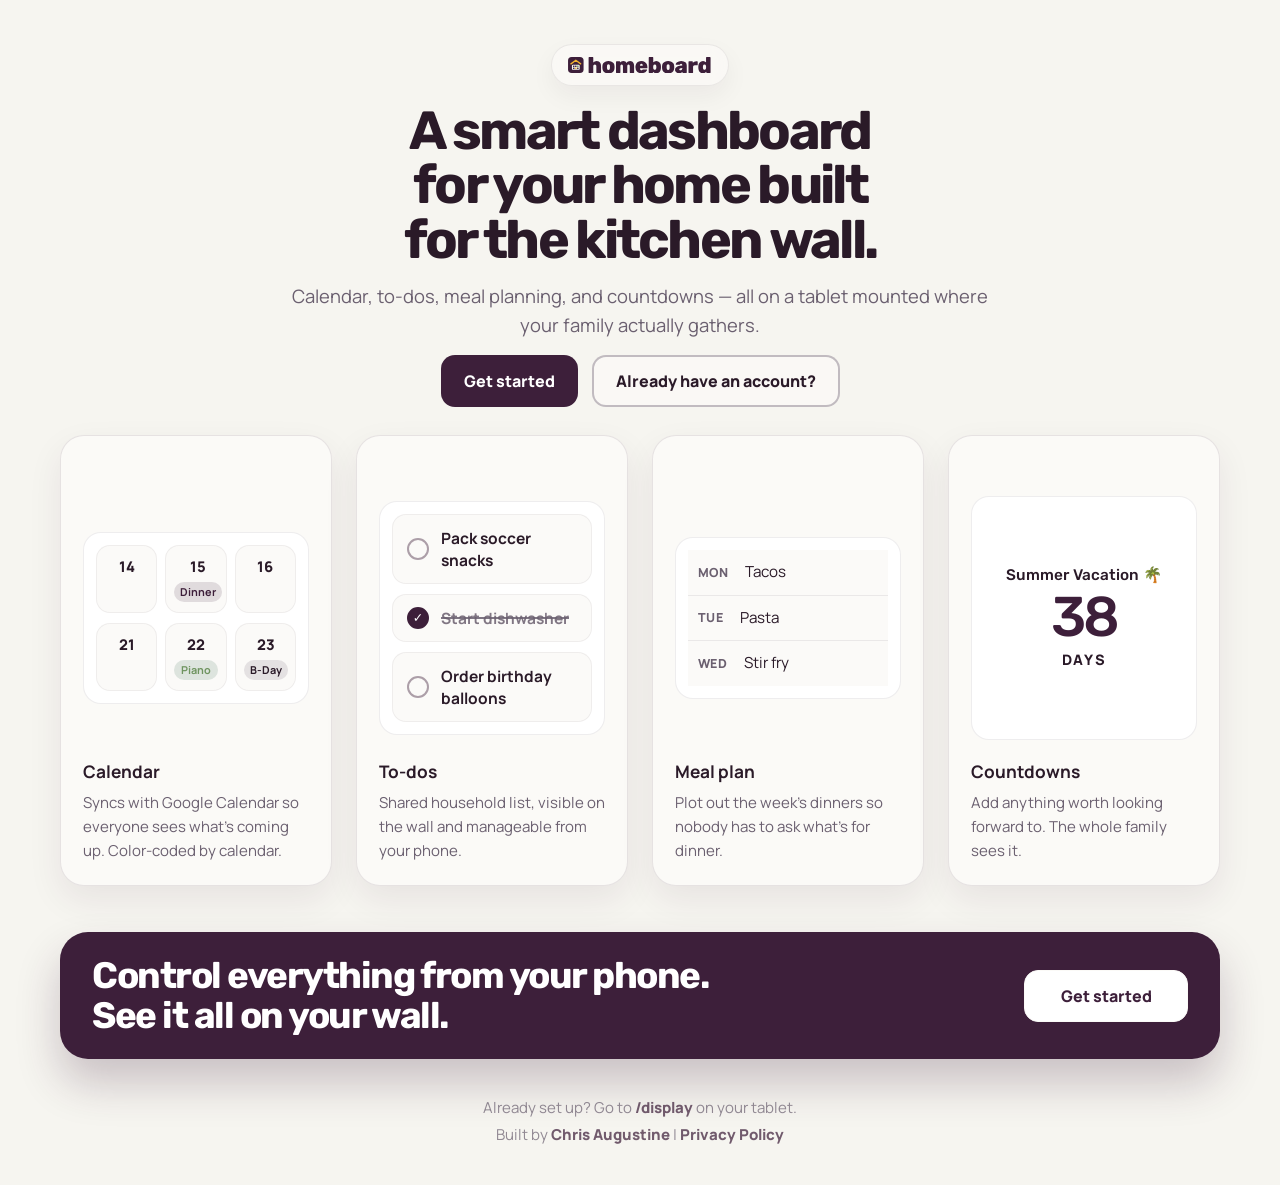
==== commit a31d2877: "Marketing, signup, privacy: new design system, self-hosted fonts, privacy policy update (v2.5.30) Si" ====
--- a/index.html
+++ b/index.html
@@ -14,8 +14,8 @@
   </script>
   <title>Homeboard</title>
   <link rel="icon" type="image/svg+xml" href="/brand/app-icon.svg">
-  <link rel="stylesheet" href="css/tokens.css?v=2.5.29">
-  <link rel="stylesheet" href="css/legacy-aliases.css?v=2.5.29">
+  <link rel="stylesheet" href="css/tokens.css?v=2.5.30">
+  <link rel="stylesheet" href="css/legacy-aliases.css?v=2.5.30">
   <script>
     (function() {
       var pathname = window.location.pathname.replace(/\/+$/, "") || "/";
@@ -123,22 +123,7 @@
       min-height: 100dvh;
       padding: 32px 20px 40px;
       color: var(--marketing-text);
-      background:
-        radial-gradient(circle at top left, rgba(180, 83, 9, 0.16), transparent 30%),
-        radial-gradient(circle at top right, rgba(21, 128, 61, 0.12), transparent 28%),
-        linear-gradient(180deg, #fbf7ef 0%, var(--marketing-bg) 42%, #f1ebdf 100%);
-    }
-
-    .marketing-shell::before {
-      content: "";
-      position: absolute;
-      inset: 0;
-      background-image:
-        linear-gradient(rgba(28, 25, 23, 0.02) 1px, transparent 1px),
-        linear-gradient(90deg, rgba(28, 25, 23, 0.02) 1px, transparent 1px);
-      background-size: 24px 24px;
-      pointer-events: none;
-      mask-image: linear-gradient(180deg, rgba(0, 0, 0, 0.18), transparent 78%);
+      background: var(--marketing-bg);
     }
 
     .marketing-layout {
@@ -164,10 +149,10 @@
       gap: 14px;
       width: fit-content;
       padding: 12px 16px;
-      background: rgba(255, 253, 247, 0.72);
-      border: 1px solid rgba(28, 25, 23, 0.08);
+      background: color-mix(in srgb, var(--surface) 72%, transparent);
+      border: 1px solid color-mix(in srgb, var(--ink) 8%, transparent);
       border-radius: 999px;
-      box-shadow: 0 10px 24px rgba(28, 25, 23, 0.05);
+      box-shadow: 0 10px 24px color-mix(in srgb, var(--ink) 5%, transparent);
       backdrop-filter: blur(10px);
     }
 
@@ -228,22 +213,22 @@
     .marketing-button:hover,
     .marketing-button:focus-visible {
       transform: translateY(-1px);
-      box-shadow: 0 14px 26px rgba(28, 25, 23, 0.10);
+      box-shadow: 0 14px 26px color-mix(in srgb, var(--ink) 10%, transparent);
     }
 
     .marketing-button:focus-visible {
-      outline: 3px solid rgba(28, 25, 23, 0.20);
+      outline: 3px solid color-mix(in srgb, var(--ink) 20%, transparent);
       outline-offset: 3px;
     }
 
     .marketing-button--primary {
       background: var(--marketing-accent);
-      color: #FFFDF7;
+      color: var(--on-primary);
     }
 
     .marketing-button--secondary {
-      background: rgba(255, 253, 247, 0.72);
-      border-color: rgba(120, 113, 108, 0.40);
+      background: color-mix(in srgb, var(--surface) 72%, transparent);
+      border-color: color-mix(in srgb, var(--muted) 40%, transparent);
       border-width: 2px;
       color: var(--marketing-text);
     }
@@ -349,7 +334,7 @@
       gap: 10px;
       padding: 12px;
       border-radius: 18px;
-      border: 1px solid rgba(28, 25, 23, 0.08);
+      border: 1px solid color-mix(in srgb, var(--ink) 8%, transparent);
       background: var(--card);
     }
 
@@ -366,8 +351,8 @@
       min-height: 58px;
       padding: 10px 8px;
       border-radius: 14px;
-      background: rgba(255, 253, 247, 0.84);
-      border: 1px solid rgba(28, 25, 23, 0.06);
+      background: color-mix(in srgb, var(--surface) 84%, transparent);
+      border: 1px solid color-mix(in srgb, var(--ink) 6%, transparent);
     }
 
     .marketing-calendar-day strong {
@@ -400,7 +385,7 @@
     }
 
     .marketing-pill--ink {
-      background: rgba(28, 25, 23, 0.08);
+      background: color-mix(in srgb, var(--ink) 8%, transparent);
       color: var(--marketing-text);
     }
 
@@ -411,7 +396,7 @@
       min-height: 196px;
       padding: 12px;
       border-radius: 18px;
-      border: 1px solid rgba(28, 25, 23, 0.08);
+      border: 1px solid color-mix(in srgb, var(--ink) 8%, transparent);
       background: var(--card);
     }
 
@@ -422,8 +407,8 @@
       gap: 12px;
       padding: 12px 14px;
       border-radius: 14px;
-      background: rgba(255, 253, 247, 0.84);
-      border: 1px solid rgba(28, 25, 23, 0.06);
+      background: color-mix(in srgb, var(--surface) 84%, transparent);
+      border: 1px solid color-mix(in srgb, var(--ink) 6%, transparent);
     }
 
     .marketing-todo-check {
@@ -443,7 +428,7 @@
     .marketing-todo-row.is-done .marketing-todo-check {
       background: var(--marketing-accent);
       border-color: var(--marketing-accent);
-      color: #FFFDF7;
+      color: var(--on-primary);
     }
 
     .marketing-todo-copy {
@@ -456,7 +441,7 @@
     }
 
     .marketing-todo-row.is-done .marketing-todo-copy strong {
-      color: rgba(120, 113, 108, 0.86);
+      color: color-mix(in srgb, var(--muted) 86%, transparent);
       text-decoration: line-through;
       text-decoration-thickness: 1.5px;
     }
@@ -467,7 +452,7 @@
       gap: 0;
       padding: 12px;
       border-radius: 18px;
-      border: 1px solid rgba(28, 25, 23, 0.08);
+      border: 1px solid color-mix(in srgb, var(--ink) 8%, transparent);
       background: var(--card);
       grid-template-columns: 1fr;
       overflow: hidden;
@@ -480,8 +465,8 @@
       align-items: center;
       gap: 16px;
       padding: 12px 10px;
-      background: rgba(255, 253, 247, 0.84);
-      border-top: 1px solid rgba(28, 25, 23, 0.08);
+      background: color-mix(in srgb, var(--surface) 84%, transparent);
+      border-top: 1px solid color-mix(in srgb, var(--ink) 8%, transparent);
     }
 
     .marketing-meal-cell:first-child {
@@ -513,7 +498,7 @@
       text-align: center;
       padding: 12px;
       border-radius: 18px;
-      border: 1px solid rgba(28, 25, 23, 0.08);
+      border: 1px solid color-mix(in srgb, var(--ink) 8%, transparent);
       background: var(--card);
     }
 
@@ -541,7 +526,7 @@
     }
 
     .marketing-pill--slate {
-      background: rgba(120, 113, 108, 0.16);
+      background: color-mix(in srgb, var(--muted) 16%, transparent);
       color: var(--marketing-text);
     }
 
@@ -553,12 +538,12 @@
       padding: 24px 32px;
       border-radius: 28px;
       background: var(--marketing-accent);
-      box-shadow: 0 24px 44px rgba(180, 83, 9, 0.24);
+      box-shadow: 0 24px 44px color-mix(in srgb, var(--primary) 24%, transparent);
     }
 
     .marketing-cta-copy {
       max-width: 620px;
-      color: #FFFDF7;
+      color: var(--on-primary);
       font-family: var(--font-display);
       font-size: clamp(1.6rem, 3vw, 2.3rem);
       line-height: 1.08;
@@ -570,7 +555,7 @@
       flex: 0 0 auto;
       background: var(--card);
       color: var(--marketing-accent);
-      border-color: #FFFDF7;
+      border-color: var(--surface);
       min-width: 164px;
     }
 
@@ -661,8 +646,8 @@
     }
 
   </style>
-  <link rel="stylesheet" href="css/display.css?v=2.5.29">
-  <link rel="stylesheet" href="css/admin.css?v=2.5.29">
+  <link rel="stylesheet" href="css/display.css?v=2.5.30">
+  <link rel="stylesheet" href="css/admin.css?v=2.5.30">
   <link rel="stylesheet" href="js/vendor/cropper.min.css">
 </head>
 <body>
@@ -670,7 +655,7 @@
     <div class="marketing-layout">
       <section class="marketing-hero" aria-labelledby="marketing-title">
         <div class="marketing-brand" aria-label="Homeboard">
-          <img src="homeboard_logo.svg" alt="Homeboard" width="144" decoding="async">
+          <img class="brand-logo brand-logo--light" src="brand/logo.svg" alt="Homeboard" width="144" decoding="async"><img class="brand-logo brand-logo--dark" src="brand/logo-on-dark.svg" alt="" width="144" decoding="async">
         </div>
         <div class="marketing-hero-copy">
           <h1 id="marketing-title">A smart dashboard for your home built for the kitchen wall.</h1>
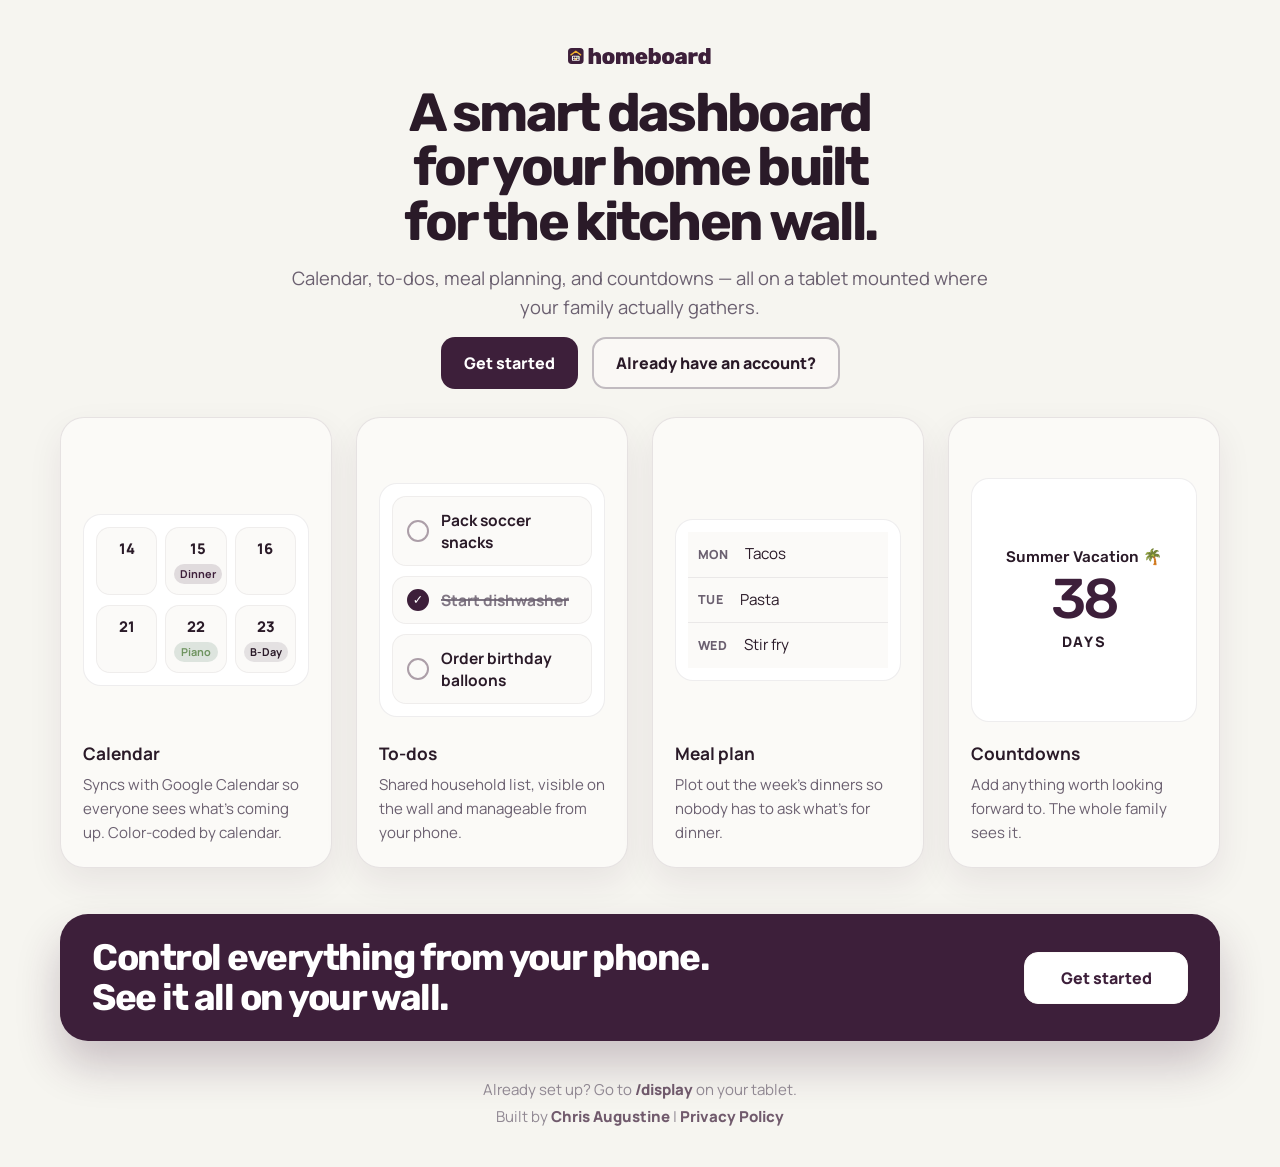
==== commit 7e41d04f: "Marketing page follows device theme; drop logo pill (v2.5.31) The marketing page was force-set to li" ====
--- a/index.html
+++ b/index.html
@@ -14,8 +14,8 @@
   </script>
   <title>Homeboard</title>
   <link rel="icon" type="image/svg+xml" href="/brand/app-icon.svg">
-  <link rel="stylesheet" href="css/tokens.css?v=2.5.30">
-  <link rel="stylesheet" href="css/legacy-aliases.css?v=2.5.30">
+  <link rel="stylesheet" href="css/tokens.css?v=2.5.31">
+  <link rel="stylesheet" href="css/legacy-aliases.css?v=2.5.31">
   <script>
     (function() {
       var pathname = window.location.pathname.replace(/\/+$/, "") || "/";
@@ -30,9 +30,6 @@
         return;
       }
       document.documentElement.setAttribute("data-mode", mode);
-      if (mode === "marketing") {
-        document.documentElement.setAttribute("data-theme", "light");
-      }
       if (mode === "admin" || mode === "display") {
         var manifestLink = document.createElement("link");
         manifestLink.rel = "manifest";
@@ -148,12 +145,7 @@
       align-items: center;
       gap: 14px;
       width: fit-content;
-      padding: 12px 16px;
-      background: color-mix(in srgb, var(--surface) 72%, transparent);
-      border: 1px solid color-mix(in srgb, var(--ink) 8%, transparent);
-      border-radius: 999px;
-      box-shadow: 0 10px 24px color-mix(in srgb, var(--ink) 5%, transparent);
-      backdrop-filter: blur(10px);
+      padding: 4px 0;
     }
 
     .marketing-brand img {
@@ -646,8 +638,8 @@
     }
 
   </style>
-  <link rel="stylesheet" href="css/display.css?v=2.5.30">
-  <link rel="stylesheet" href="css/admin.css?v=2.5.30">
+  <link rel="stylesheet" href="css/display.css?v=2.5.31">
+  <link rel="stylesheet" href="css/admin.css?v=2.5.31">
   <link rel="stylesheet" href="js/vendor/cropper.min.css">
 </head>
 <body>
